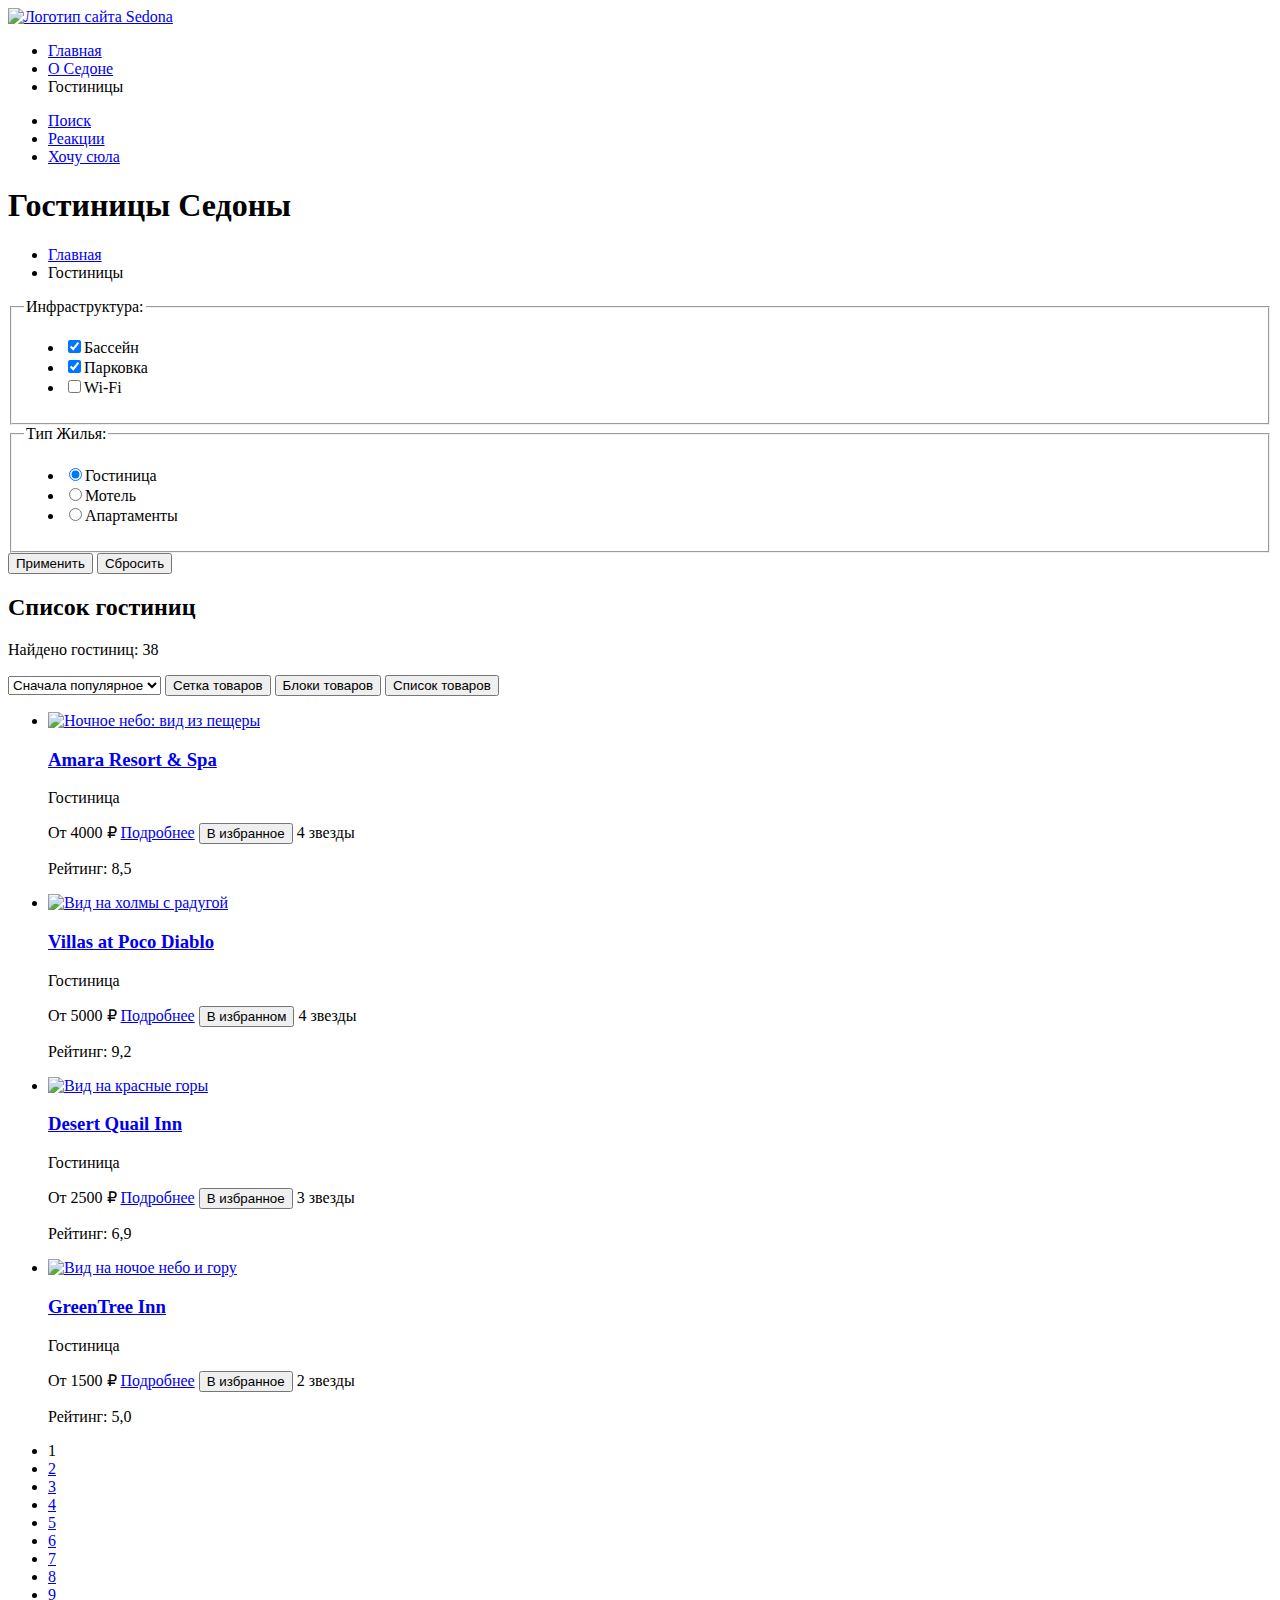
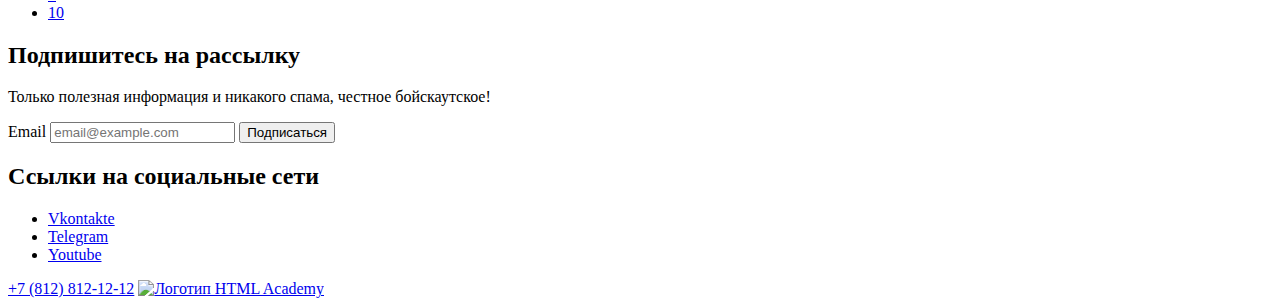
==== catalog.html @ e420e9a3 "added line to end" ====
<!DOCTYPE html>
<html lang="ru">

    <head>
        <meta charset="utf-8">
        <title>Гостиницы Седоны</title>
    </head>

    <body>
        <header class="page-header">
            <nav class="navigation">
                <a class="logo-link" href="index.html">
                    <img class="logo" src="#" alt="Логотип сайта Sedona">
                </a>

                <ul class="navigation-list">
                    <li class="navigation-item"><a class="navigation-link" href="index.html">Главная</a></li>
                    <li class="navigation-item"><a class="navigation-link" href="#">О Седоне</a></li>
                    <li class="navigation-item"><a class="navigation-link navigation-link-current">Гостиницы</a></li>
                </ul>
                <ul class="navigation-list navigation-user">
                    <li class="navigation-item">
                        <a class="navigation-link" href="#">
                            <span class="visually-hidden">Поиск</span>
                        </a>
                    </li>
                    <li class="navigation-item">
                        <a class="navigation-link" href="#">
                            <span class="visually-hidden">Реакции</span>
                        </a>
                    </li>
                    <li class="navigation-item">
                        <a class="navigation-link" href="#">Хочу сюла</a>
                    </li>
                </ul>
            </nav>
        </header>

        <main class="main-inner">

            <header class="inner-header">
                <h1 class="inner-header=title">Гостиницы Седоны</h1>
                <ul class="breadcrumbs">
                    <li class="breadcrumbs-item">
                        <a class="breadcrumbs-link" href="index.html"><span class="visually-hidden">Главная</span></a>
                    </li>
                    <li class="breadcrumbs-item">
                        <a class="breadcrumbs-link">Гостиницы</a>
                    </li>
                </ul>
            </header>

            <section class="filter">
                <form class="catalog-filter" action="https://echo.htmlacademy.ru/" method="get">
                    <fieldset class="catalog-filter-group">
                        <legend class="catalog-filter-title">Инфраструктура:</legend>
                        <ul class="catalog-filter-list">
                            <li class="catalog-filter-item">
                                <label class="control">
                                    <input class="control-input" type="checkbox" name="pool" checked>Бассейн
                                </label>
                            </li>
                            <li class="catalog-filter-item">
                                <label class="control">
                                    <input class="control-input" type="checkbox" name="parking" checked>Парковка
                                </label>
                            </li>
                            <li class="catalog-filter-item">
                                <label class="control">
                                    <input class="control-input" type="checkbox" name="wifi">Wi-Fi
                                </label>
                            </li>
                        </ul>
                    </fieldset>

                    <fieldset class="catalog-filter-group">
                        <legend class="catalog-filter-title">Тип Жилья:</legend>
                        <ul class="catalog-filter-list">
                            <li class="catalog-filter-item">
                                <label class="control">
                                    <input class="control-input" type="radio" name="product-group" value="hotel"
                                        checked>Гостиница
                                </label>
                            </li>
                            <li class="catalog-filter-item">
                                <label class="control">
                                    <input class="control-input" type="radio" name="product-group" value="motel">Мотель
                                </label>
                            </li>
                            <li class="catalog-filter-item">
                                <label class="control">
                                    <input class="control-input" type="radio" name="product-group"
                                        value="apartments">Апартаменты
                                </label>
                            </li>
                        </ul>
                    </fieldset>
                    <button class="button" type="submit">Применить</button>
                    <button class="button" type="reset">Сбросить</button>
                </form>
            </section>

            <section class="catalog-products">
                <header class="products-header">
                    <h2 class="visually-hidden">Список гостиниц</h2>
                    <p>Найдено гостиниц: 38</p>
                    <div class="select-controls">
                        <select class="select-control" aria-label="Сортировка">
                            <option value="popular">Сначала популярное</option>
                            <option value="cheap">Сначала дешёвое</option>
                            <option value="expensive">Сначала дорогое</option>
                        </select>
                        <button class="button-location button-net" type="button">
                            <span class="visually-hidden">Сетка
                                товаров</span>
                        </button>
                        <button class="button-location button-net" type="button">
                            <span class="visually-hidden">Блоки
                                товаров</span>
                        </button>
                        <button class="button-location button-net" type="button">
                            <span class="visually-hidden">Список
                                товаров</span>
                        </button>
                    </div>
                </header>

                <section class="products-cards">
                        <ul class="product-list">
                            <li class="product-card">
                                <article>
                                    <a class="product-card-link-img" href="#">
                                        <img class="product-card-img" src="#" alt="Ночное небо: вид из пещеры">
                                    </a>
                                    <a class="product-card-link-title" href="#">
                                        <h3 class="product-card-title">Amara Resort & Spa</h3>
                                    </a>
                                    <p>Гостиница</p>
                                    <span class="card-price">От 4000 ₽</span>
                                    <a class="product-card-button button-more" href="#">Подробнее</a>
                                    <button class="product-card-button button-favorites">В избранное</button>
                                    <span class="rating-star">4 звезды</span>
                                    <p class="rating">Рейтинг: 8,5</p>
                                </article>
                            </li>
                            <li class="product-card">
                                <article>
                                    <a class="product-card-link-img" href="#">
                                        <img class="product-card-img" src="#" alt="Вид на холмы с радугой">
                                    </a>
                                    <a class="product-card-link-title" href="#">
                                        <h3 class="product-card-title">Villas at Poco Diablo</h3>
                                    </a>
                                    <p>Гостиница</p>
                                    <span class="card-price">От 5000 ₽</span>
                                    <a class="product-card-button button-more" href="#">Подробнее</a>
                                    <button class="product-card-button button-favorites button-selected">В
                                        избранном</button>
                                    <span class="rating-star">4 звезды</span>
                                    <p class="rating">Рейтинг: 9,2</p>
                                </article>
                            </li>
                            <li class="product-card">
                                <article>
                                    <a class="product-card-link-img" href="#">
                                        <img class="product-card-img" src="#" alt="Вид на красные горы">
                                    </a>
                                    <a class="product-card-link-title" href="#">
                                        <h3 class="product-card-title">Desert Quail Inn</h3>
                                    </a>
                                    <p>Гостиница</p>
                                    <span class="card-price">От 2500 ₽</span>
                                    <a class="product-card-button button-more" href="#">Подробнее</a>
                                    <button class="product-card-button button-favorites">В избранное</button>
                                    <span class="rating-star">3 звезды</span>
                                    <p class="rating">Рейтинг: 6,9</p>
                                </article>
                            </li>
                            <li class="product-card">
                                <article>
                                    <a class="product-card-link-img" href="#">
                                        <img class="product-card-img" src="#" alt="Вид на ночое небо и гору">
                                    </a>
                                    <a class="product-card-link-title" href="#">
                                        <h3 class="product-card-title">GreenTree Inn</h3>
                                    </a>
                                    <p>Гостиница</p>
                                    <span class="card-price">От 1500 ₽</span>
                                    <a class="product-card-button button-more" href="#">Подробнее</a>
                                    <button class="product-card-button button-favorites">В избранное</button>
                                    <span class="rating-star">2 звезды</span>
                                    <p class="rating">Рейтинг: 5,0</p>
                                </article>
                            </li>
                        </ul>
                </section>

                <footer class="products-footer">
                    <ul class="pagination">
                        <li class="pagination-item pagination-current">
                            <a class="pagination-link">1</a>
                        </li>
                        <li class="pagination-item">
                            <a class="pagination-link" href="#">2</a>
                        </li>
                        <li class="pagination-item">
                            <a class="pagination-link" href="#">3</a>
                        </li>
                        <li class="pagination-item">
                            <a class="pagination-link" href="#">4</a>
                        </li>
                        <li class="pagination-item">
                            <a class="pagination-link" href="#">5</a>
                        </li>
                        <li class="pagination-item">
                            <a class="pagination-link" href="#">6</a>
                        </li>
                        <li class="pagination-item">
                            <a class="pagination-link" href="#">7</a>
                        </li>
                        <li class="pagination-item">
                            <a class="pagination-link" href="#">8</a>
                        </li>
                        <li class="pagination-item">
                            <a class="pagination-link" href="#">9</a>
                        </li>
                        <li class="pagination-item">
                            <a class="pagination-link" href="#">10</a>
                        </li>
                    </ul>
                </footer>
            </section>

            <section class="newsletter">
                <h2 class="newsletter-title">Подпишитесь на рассылку</h2>
                <p class="newsletter-description">Только полезная информация и никакого спама, честное бойскаутское!</p>
                <form class="newsletter-form" action="https://echo.htmlacademy.ru/" method="post">
                    <label class="visually-hidden" for="newsletter-email">Email</label>
                    <input class="field" placeholder="email@example.com" type="email" name="newsletter-email"
                        id="newsletter-email" required>
                    <button class="button newsletter-button" type="submit">
                        <span>Подписаться</span>
                    </button>
                </form>
            </section>
        </main>

        <footer class="page-footer">
            <section class="footer-social">
                <h2 class="visually-hidden">Ссылки на социальные сети</h2>
                <ul class="footer-social-list">
                    <li class="footer-social-item">
                        <a href="https://vk.com/htmlacademy">
                            <span class="visually-hidden">Vkontakte</span>
                        </a>
                    </li>
                    <li class="footer-social-item">
                        <a href="https://t.me/htmlacademy">
                            <span class="visually-hidden">Telegram</span>
                        </a>
                    </li>
                    <li class="footer-social-item">
                        <a href="https://www.youtube.com/user/htmlacademyru">
                            <span class="visually-hidden">Youtube</span>
                        </a>
                    </li>
                </ul>
            </section>

            <a class="footer-number" href="tel:+78128121212">+7 (812) 812-12-12</a>

            <a class="footer-link-logo-html" href="https://htmlacademy.ru/">
                <img class="logo-html" src="#" alt="Логотип HTML Academy">
            </a>

        </footer>
    </body>

</html>
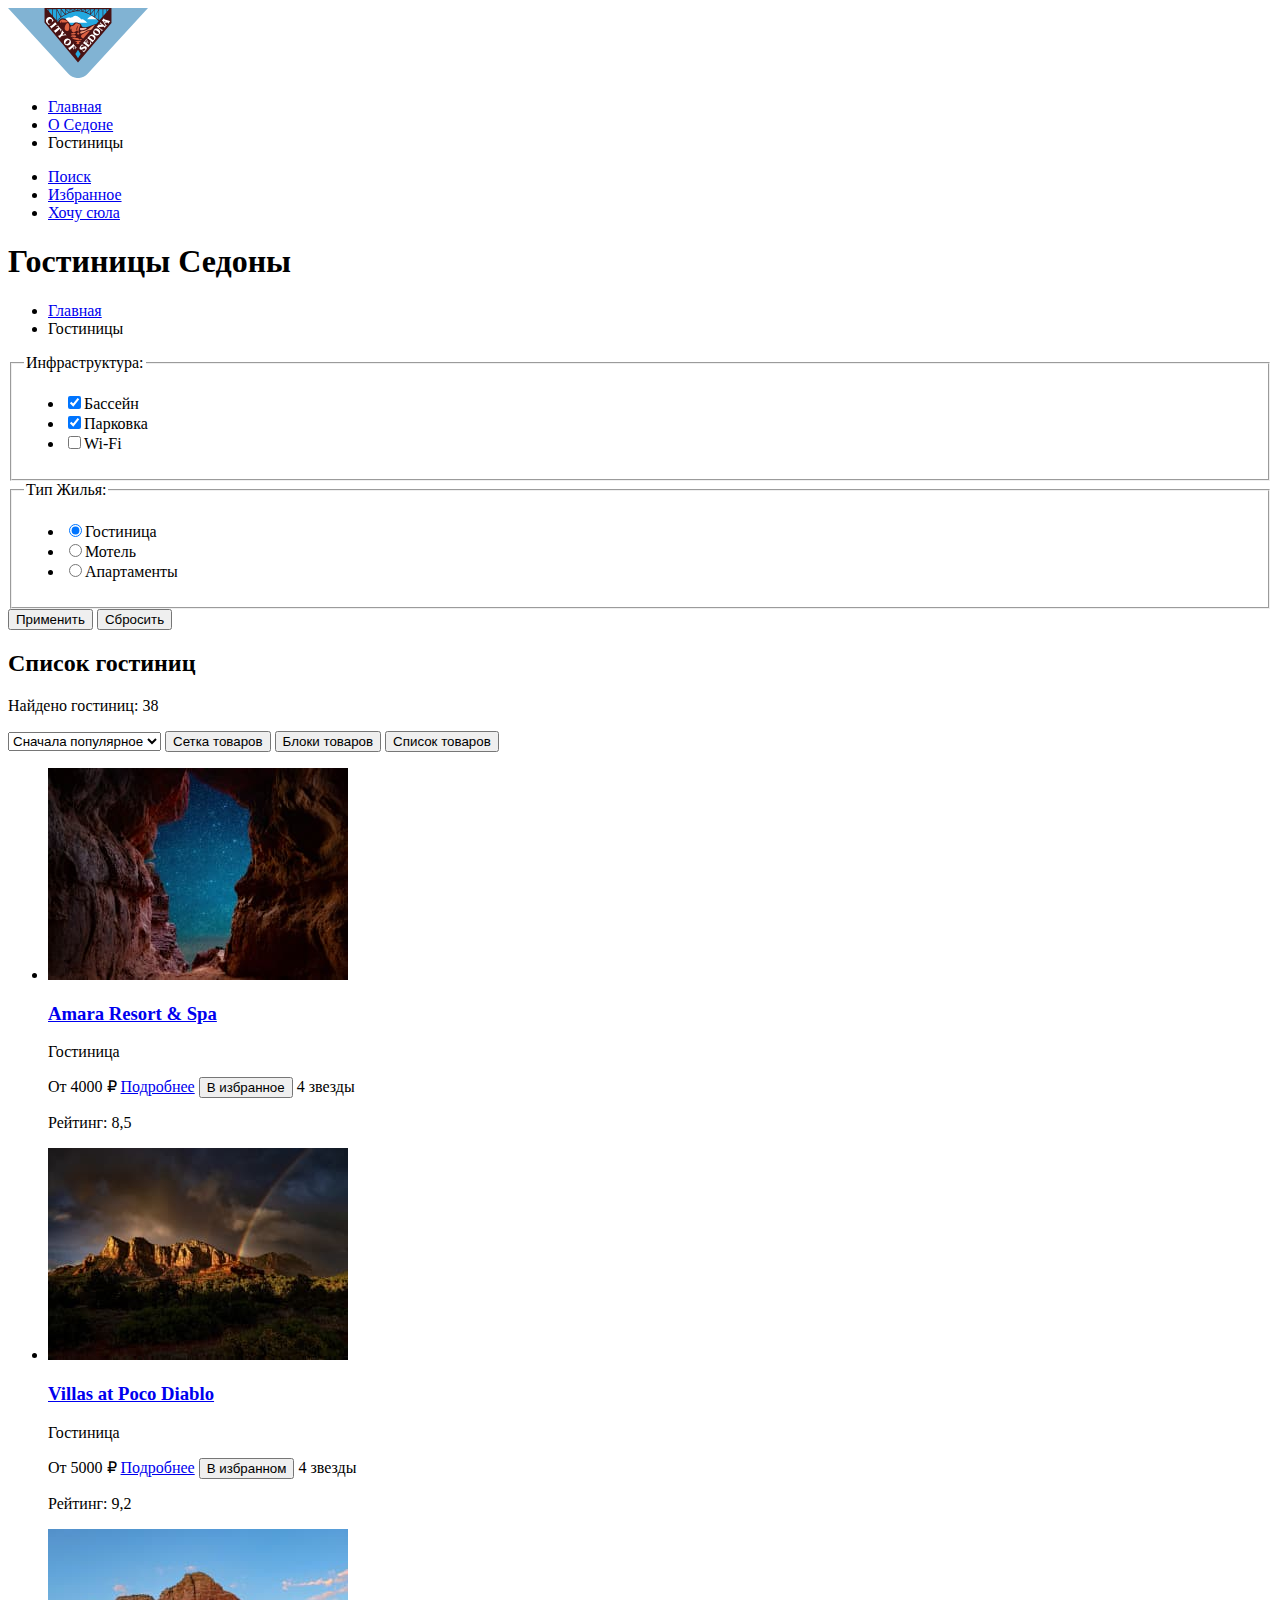
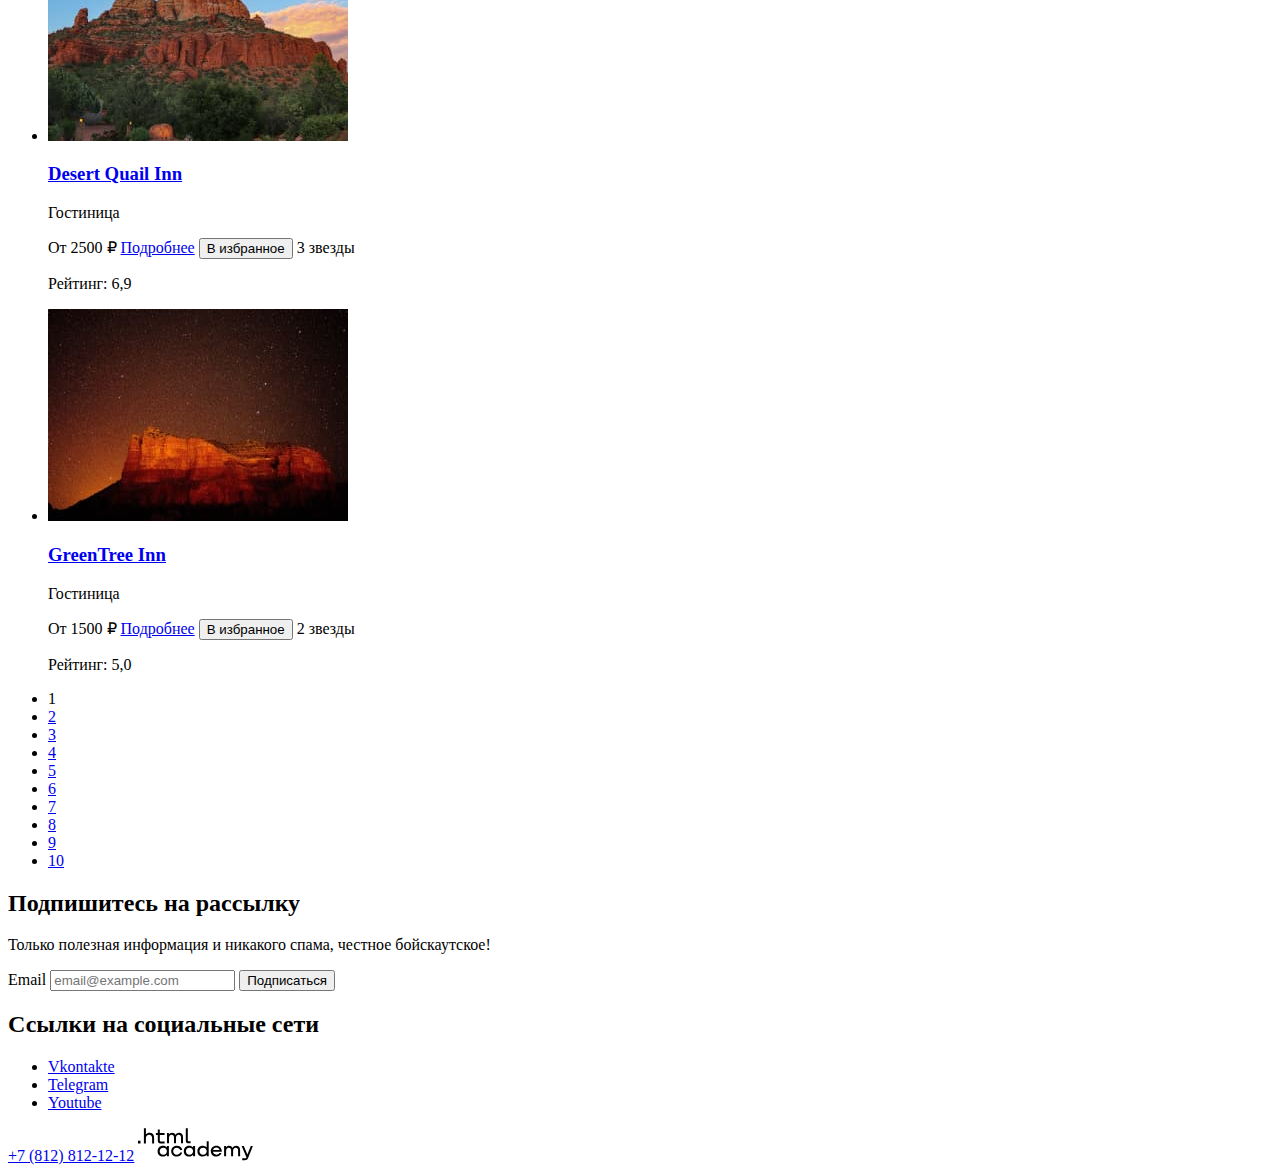
==== commit a6002a6a: "Merge pull request #4 from BleSSed67532/master" ====
--- a/catalog.html
+++ b/catalog.html
@@ -10,7 +10,7 @@
         <header class="page-header">
             <nav class="navigation">
                 <a class="logo-link" href="index.html">
-                    <img class="logo" src="#" alt="Логотип сайта Sedona">
+                    <img class="logo" src="image/logo/logo.svg" width="140" height="70" alt="Логотип сайта Sedona">
                 </a>
 
                 <ul class="navigation-list">
@@ -26,7 +26,7 @@
                     </li>
                     <li class="navigation-item">
                         <a class="navigation-link" href="#">
-                            <span class="visually-hidden">Реакции</span>
+                            <span class="visually-hidden">Избранное</span>
                         </a>
                     </li>
                     <li class="navigation-item">
@@ -111,16 +111,13 @@
                             <option value="expensive">Сначала дорогое</option>
                         </select>
                         <button class="button-location button-net" type="button">
-                            <span class="visually-hidden">Сетка
-                                товаров</span>
+                            <span class="visually-hidden">Сетка товаров</span>
                         </button>
                         <button class="button-location button-net" type="button">
-                            <span class="visually-hidden">Блоки
-                                товаров</span>
+                            <span class="visually-hidden">Блоки товаров</span>
                         </button>
                         <button class="button-location button-net" type="button">
-                            <span class="visually-hidden">Список
-                                товаров</span>
+                            <span class="visually-hidden">Список товаров</span>
                         </button>
                     </div>
                 </header>
@@ -130,7 +127,7 @@
                             <li class="product-card">
                                 <article>
                                     <a class="product-card-link-img" href="#">
-                                        <img class="product-card-img" src="#" alt="Ночное небо: вид из пещеры">
+                                        <img class="product-card-img" src="image/hotels/hotel-1.jpg" width="300" height="212" alt="Ночное небо: вид из пещеры">
                                     </a>
                                     <a class="product-card-link-title" href="#">
                                         <h3 class="product-card-title">Amara Resort & Spa</h3>
@@ -146,7 +143,7 @@
                             <li class="product-card">
                                 <article>
                                     <a class="product-card-link-img" href="#">
-                                        <img class="product-card-img" src="#" alt="Вид на холмы с радугой">
+                                        <img class="product-card-img" src="image/hotels/hotel-2.jpg" width="300" height="212" alt="Вид на холмы с радугой">
                                     </a>
                                     <a class="product-card-link-title" href="#">
                                         <h3 class="product-card-title">Villas at Poco Diablo</h3>
@@ -163,7 +160,7 @@
                             <li class="product-card">
                                 <article>
                                     <a class="product-card-link-img" href="#">
-                                        <img class="product-card-img" src="#" alt="Вид на красные горы">
+                                        <img class="product-card-img" src="image/hotels/hotel-3.jpg" width="300" height="212" alt="Вид на красные горы">
                                     </a>
                                     <a class="product-card-link-title" href="#">
                                         <h3 class="product-card-title">Desert Quail Inn</h3>
@@ -179,7 +176,7 @@
                             <li class="product-card">
                                 <article>
                                     <a class="product-card-link-img" href="#">
-                                        <img class="product-card-img" src="#" alt="Вид на ночое небо и гору">
+                                        <img class="product-card-img" src="image/hotels/hotel-4.jpg" width="300" height="212" alt="Вид на ночое небо и гору">
                                     </a>
                                     <a class="product-card-link-title" href="#">
                                         <h3 class="product-card-title">GreenTree Inn</h3>
@@ -270,7 +267,7 @@
             <a class="footer-number" href="tel:+78128121212">+7 (812) 812-12-12</a>
 
             <a class="footer-link-logo-html" href="https://htmlacademy.ru/">
-                <img class="logo-html" src="#" alt="Логотип HTML Academy">
+                <img class="logo-html" src="image/logo/logo-html.svg" width="115" height="33" alt="Логотип HTML Academy">
             </a>
 
         </footer>
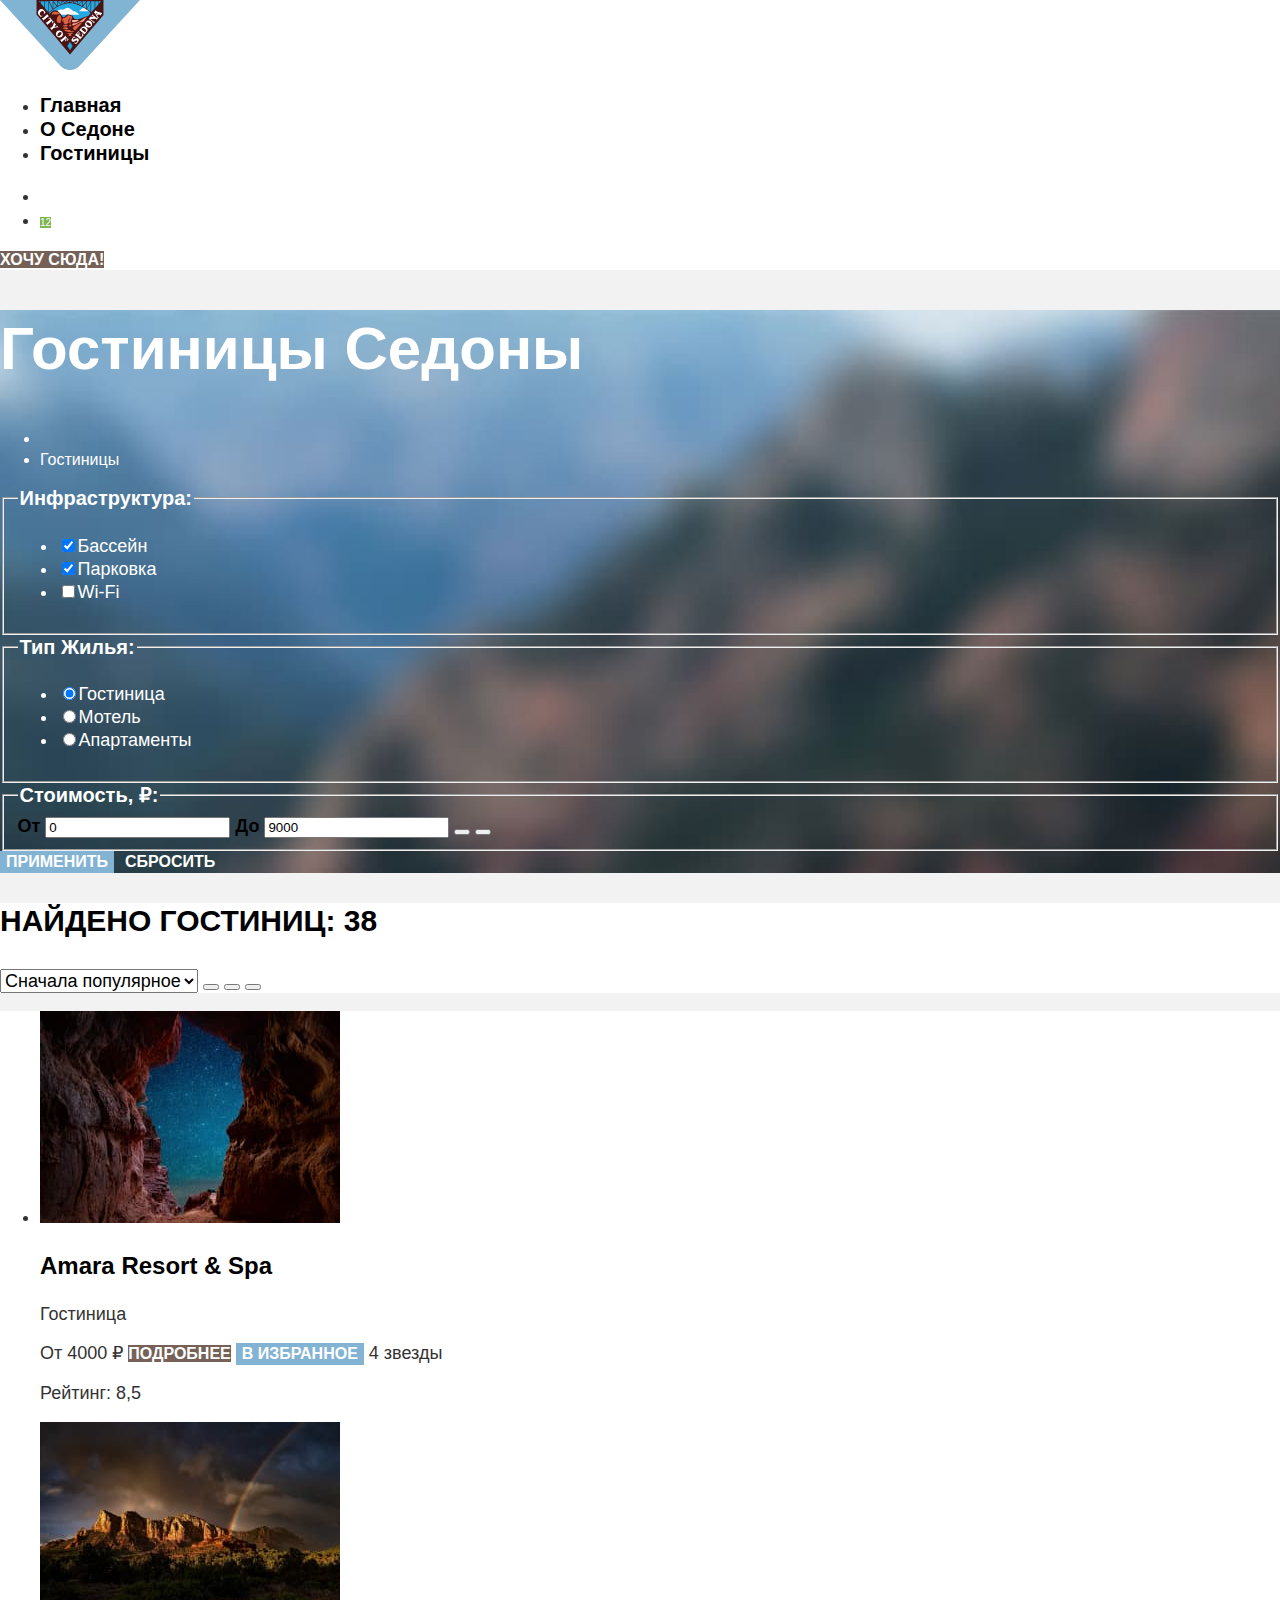
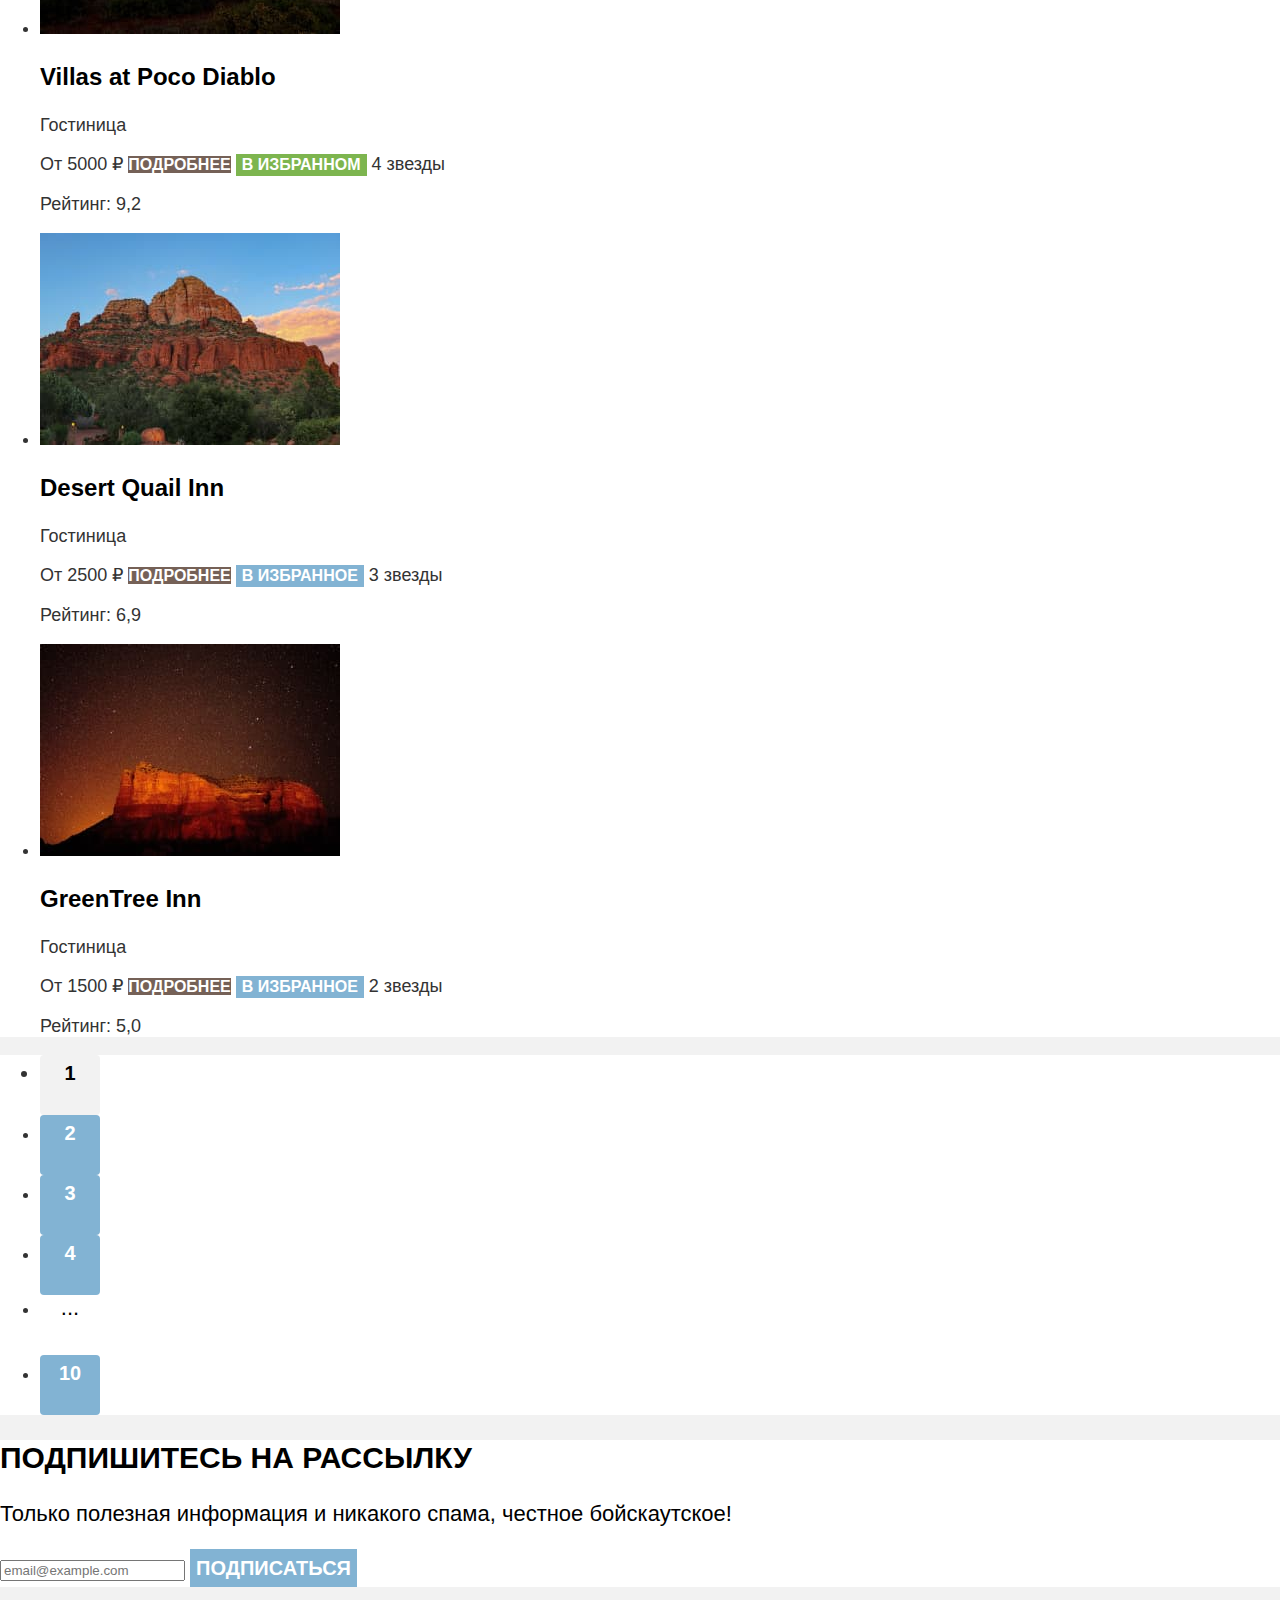
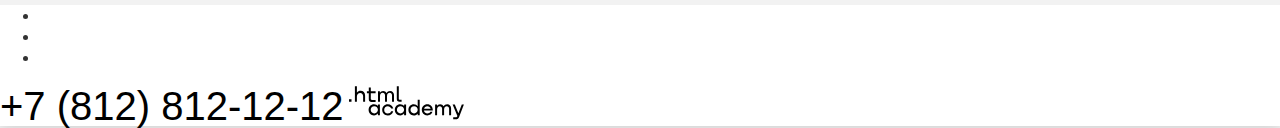
==== commit 3fcef7f4: "Merge pull request #5 from BleSSed67532/master" ====
--- a/catalog.html
+++ b/catalog.html
@@ -4,10 +4,12 @@
     <head>
         <meta charset="utf-8">
         <title>Гостиницы Седоны</title>
+        <link rel="stylesheet" href="syles/styles.css">
     </head>
 
     <body>
-        <header class="page-header">
+        <div class="page">
+        <header class="page-header" data-test="header">
             <nav class="navigation">
                 <a class="logo-link" href="index.html">
                     <img class="logo" src="image/logo/logo.svg" width="140" height="70" alt="Логотип сайта Sedona">
@@ -26,20 +28,22 @@
                     </li>
                     <li class="navigation-item">
                         <a class="navigation-link" href="#">
-                            <span class="visually-hidden">Избранное</span>
-                        </a>
-                    </li>
-                    <li class="navigation-item">
-                        <a class="navigation-link" href="#">Хочу сюла</a>
-                    </li>
-                </ul>
+                            <span class="visually-hidden">
+                            Избранное
+                            </span>
+                        </a>
+                            <span class="favorites-quantity">12</span>
+                    </li>
+                </ul>
+                <div class="button-navigation">
+                    <a class="button" href="#">Хочу сюда!</a>
+                </div>
             </nav>
         </header>
-
-        <main class="main-inner">
-
+        <main class="main-inner" data-test="main">
+        <section class="filter" data-test="filter">
             <header class="inner-header">
-                <h1 class="inner-header=title">Гостиницы Седоны</h1>
+                <h1 class="inner-header-title">Гостиницы Седоны</h1>
                 <ul class="breadcrumbs">
                     <li class="breadcrumbs-item">
                         <a class="breadcrumbs-link" href="index.html"><span class="visually-hidden">Главная</span></a>
@@ -49,8 +53,6 @@
                     </li>
                 </ul>
             </header>
-
-            <section class="filter">
                 <form class="catalog-filter" action="https://echo.htmlacademy.ru/" method="get">
                     <fieldset class="catalog-filter-group">
                         <legend class="catalog-filter-title">Инфраструктура:</legend>
@@ -72,7 +74,6 @@
                             </li>
                         </ul>
                     </fieldset>
-
                     <fieldset class="catalog-filter-group">
                         <legend class="catalog-filter-title">Тип Жилья:</legend>
                         <ul class="catalog-filter-list">
@@ -95,15 +96,25 @@
                             </li>
                         </ul>
                     </fieldset>
-                    <button class="button" type="submit">Применить</button>
-                    <button class="button" type="reset">Сбросить</button>
+                    <fieldset class="price">
+                        <legend class="catalog-filter-title">Стоимость, ₽:</legend>
+                        <label for="filter-range-control">От <input type="text" name="min-interval" value="0"></label>
+                        <label for="filter-range-control">До <input type="text" name="max-interval" value="9000"></label>
+                        <button class="filter-range-handle min" type="button">
+                            <span class="visually-hidden">Управление нижней границей стоимости</span>
+                        </button>
+                        <button class="range-toggle toggle-max" type="button">
+                            <span class="visually-hidden">Управление верхней границей стоимости</span>
+                        </button>
+                    </fieldset>
+                    <button class="catalog-filter-submit" type="submit">Применить</button>
+                    <button class="catalog-filter-reset" type="reset">Сбросить</button>
                 </form>
             </section>
-
-            <section class="catalog-products">
+            <section class="catalog-products" data-test="catalog">
                 <header class="products-header">
                     <h2 class="visually-hidden">Список гостиниц</h2>
-                    <p>Найдено гостиниц: 38</p>
+                    <p class="catalog-products-sorting">Найдено гостиниц: 38</p>
                     <div class="select-controls">
                         <select class="select-control" aria-label="Сортировка">
                             <option value="popular">Сначала популярное</option>
@@ -121,37 +132,36 @@
                         </button>
                     </div>
                 </header>
-
                 <section class="products-cards">
                         <ul class="product-list">
                             <li class="product-card">
                                 <article>
-                                    <a class="product-card-link-img" href="#">
+                                    <a class="product-card-link" href="#">
                                         <img class="product-card-img" src="image/hotels/hotel-1.jpg" width="300" height="212" alt="Ночное небо: вид из пещеры">
                                     </a>
-                                    <a class="product-card-link-title" href="#">
+                                    <a class="product-card-link" href="#">
                                         <h3 class="product-card-title">Amara Resort & Spa</h3>
                                     </a>
-                                    <p>Гостиница</p>
-                                    <span class="card-price">От 4000 ₽</span>
-                                    <a class="product-card-button button-more" href="#">Подробнее</a>
-                                    <button class="product-card-button button-favorites">В избранное</button>
+                                    <p class="product-card-type">Гостиница</p>
+                                    <span class="product-card-price">От 4000 ₽</span>
+                                    <a class="product-card-button button-details" href="#">Подробнее</a>
+                                    <button class="product-card-button button-favorite">В избранное</button>
                                     <span class="rating-star">4 звезды</span>
                                     <p class="rating">Рейтинг: 8,5</p>
                                 </article>
                             </li>
                             <li class="product-card">
                                 <article>
-                                    <a class="product-card-link-img" href="#">
+                                    <a class="product-card-link" href="#">
                                         <img class="product-card-img" src="image/hotels/hotel-2.jpg" width="300" height="212" alt="Вид на холмы с радугой">
                                     </a>
-                                    <a class="product-card-link-title" href="#">
+                                    <a class="product-card-link" href="#">
                                         <h3 class="product-card-title">Villas at Poco Diablo</h3>
                                     </a>
-                                    <p>Гостиница</p>
-                                    <span class="card-price">От 5000 ₽</span>
-                                    <a class="product-card-button button-more" href="#">Подробнее</a>
-                                    <button class="product-card-button button-favorites button-selected">В
+                                    <p class="product-card-type">Гостиница</p>
+                                    <span class="product-card-price">От 5000 ₽</span>
+                                    <a class="product-card-button button-details" href="#">Подробнее</a>
+                                    <button class="product-card-button button-favorite button-selected">В
                                         избранном</button>
                                     <span class="rating-star">4 звезды</span>
                                     <p class="rating">Рейтинг: 9,2</p>
@@ -159,32 +169,32 @@
                             </li>
                             <li class="product-card">
                                 <article>
-                                    <a class="product-card-link-img" href="#">
+                                    <a class="product-card-link" href="#">
                                         <img class="product-card-img" src="image/hotels/hotel-3.jpg" width="300" height="212" alt="Вид на красные горы">
                                     </a>
-                                    <a class="product-card-link-title" href="#">
+                                    <a class="product-card-link" href="#">
                                         <h3 class="product-card-title">Desert Quail Inn</h3>
                                     </a>
-                                    <p>Гостиница</p>
-                                    <span class="card-price">От 2500 ₽</span>
-                                    <a class="product-card-button button-more" href="#">Подробнее</a>
-                                    <button class="product-card-button button-favorites">В избранное</button>
+                                    <p class="product-card-type">Гостиница</p>
+                                    <span class="product-card-price">От 2500 ₽</span>
+                                    <a class="product-card-button button-details" href="#">Подробнее</a>
+                                    <button class="product-card-button button-favorite">В избранное</button>
                                     <span class="rating-star">3 звезды</span>
                                     <p class="rating">Рейтинг: 6,9</p>
                                 </article>
                             </li>
                             <li class="product-card">
                                 <article>
-                                    <a class="product-card-link-img" href="#">
+                                    <a class="product-card-link" href="#">
                                         <img class="product-card-img" src="image/hotels/hotel-4.jpg" width="300" height="212" alt="Вид на ночое небо и гору">
                                     </a>
-                                    <a class="product-card-link-title" href="#">
+                                    <a class="product-card-link" href="#">
                                         <h3 class="product-card-title">GreenTree Inn</h3>
                                     </a>
-                                    <p>Гостиница</p>
-                                    <span class="card-price">От 1500 ₽</span>
-                                    <a class="product-card-button button-more" href="#">Подробнее</a>
-                                    <button class="product-card-button button-favorites">В избранное</button>
+                                    <p class="product-card-type">Гостиница</p>
+                                    <span class="product-card-price">От 1500 ₽</span>
+                                    <a class="product-card-button button-details" href="#">Подробнее</a>
+                                    <button class="product-card-button button-favorite">В избранное</button>
                                     <span class="rating-star">2 звезды</span>
                                     <p class="rating">Рейтинг: 5,0</p>
                                 </article>
@@ -195,7 +205,7 @@
                 <footer class="products-footer">
                     <ul class="pagination">
                         <li class="pagination-item pagination-current">
-                            <a class="pagination-link">1</a>
+                            <a class="pagination-link pagination-link-current">1</a>
                         </li>
                         <li class="pagination-item">
                             <a class="pagination-link" href="#">2</a>
@@ -206,20 +216,8 @@
                         <li class="pagination-item">
                             <a class="pagination-link" href="#">4</a>
                         </li>
-                        <li class="pagination-item">
-                            <a class="pagination-link" href="#">5</a>
-                        </li>
-                        <li class="pagination-item">
-                            <a class="pagination-link" href="#">6</a>
-                        </li>
-                        <li class="pagination-item">
-                            <a class="pagination-link" href="#">7</a>
-                        </li>
-                        <li class="pagination-item">
-                            <a class="pagination-link" href="#">8</a>
-                        </li>
-                        <li class="pagination-item">
-                            <a class="pagination-link" href="#">9</a>
+                        <li class="pagination-item pagination-item-rest">
+                            <a class="pagination-link pagination-link-rest" href="#">...</a>
                         </li>
                         <li class="pagination-item">
                             <a class="pagination-link" href="#">10</a>
@@ -242,7 +240,7 @@
             </section>
         </main>
 
-        <footer class="page-footer">
+        <footer class="page-footer" data-test="footer">
             <section class="footer-social">
                 <h2 class="visually-hidden">Ссылки на социальные сети</h2>
                 <ul class="footer-social-list">
@@ -263,14 +261,12 @@
                     </li>
                 </ul>
             </section>
-
             <a class="footer-number" href="tel:+78128121212">+7 (812) 812-12-12</a>
-
             <a class="footer-link-logo-html" href="https://htmlacademy.ru/">
                 <img class="logo-html" src="image/logo/logo-html.svg" width="115" height="33" alt="Логотип HTML Academy">
             </a>
-
         </footer>
+    </div>
     </body>
 
 </html>
--- a/syles/styles.css
+++ b/syles/styles.css
@@ -0,0 +1,438 @@
+@font-face {
+    font-family: "PT Sans";
+    font-slyle: normal;
+    font-weight: 400;
+    src: url("../fonts/ptsans-400.woff2");
+}
+
+@font-face {
+    font-family: "PT Sans";
+    font-slyle: normal;
+    font-weight: 700;
+    src: url("../fonts/ptsans-700.woff2");
+}
+
+*,
+*::before,
+*::after {
+    box-sizing: border-box;
+}
+
+body {
+    margin: 0;
+    font-family: "PT Sans" , "Arial" , sans-serif;
+    font-size: 18px;
+    font-style: normal;
+    line-height: 21px;
+    background-color: #f2f2f2;
+    color: #333;
+}
+
+img {
+    max-width: 100%;
+    height: auto;
+}
+
+.page {
+    box-shadow: 0 0 15px 0 rgba(0, 0, 0, 0.20);
+}
+
+.visually-hidden {
+    position: absolute;
+    width: 1px;
+    height: 1px;
+    margin: -1px;
+    border: 0;
+    padding: 0;
+    white-space: nowrap;
+    clip-path: inset(100%);
+    clip: rect(0 0 0 0);
+    overflow: hidden;
+}
+
+.page-header {
+    background: #FFF;
+}
+
+.navigation-link {
+    color: #000;
+    font-size: 20px;
+    font-weight: 700;
+    line-height: 24px;
+    text-transform: capitalize;
+    text-decoration: none;
+    text-align: center;
+}
+
+.favorites-quantity {
+    color: #FFF;
+    background-color: #7DB54F;
+    font-size: 10px;
+    line-height: 10px;
+    text-align: center;
+}
+
+.button {
+    color:#FFF;
+    font-size: 16px;
+    font-weight: 700;
+    line-height: 20px;
+    text-transform: uppercase;
+    text-align: center;
+    text-decoration: none;
+    background-color: #756157;
+}
+
+
+.hero {
+    background-image: url("../image/background/background-hero.jpg");
+    background-color: #394f50;
+    background-size: cover;
+    background-repeat: no-repeat;
+    background-position: center;
+}
+
+.advantages {
+    background-color: #FFF;
+}
+
+.advantages-title {
+    color: #000;
+    font-size: 30px;
+    font-weight: 700;
+    line-height: 36px;
+    text-transform: uppercase;
+    text-align: center;
+}
+
+.advantages-description {
+    font-size: 22px;
+    line-height: 26px;
+    text-align: center;
+}
+
+.advantages-item {
+    background-color: rgba(131, 179, 211, 0.12);
+}
+
+.advantages-item:nth-child(odd) {
+    background-color: rgba(131, 179, 211, 0.20);
+}
+
+.advantages-item.item-wide {
+    color: #fff;
+    background-color: #82B3D3;
+}
+
+.advantages-item-title {
+    color: #000;
+    font-size: 24px;
+    font-weight: 700;
+    line-height: 28px;
+    text-transform: uppercase;
+    text-align: center;
+}
+
+.item-wide .advantages-item-title {
+    color: #ffffff;
+}
+
+.advantages-item-description {
+    text-align: center;
+}
+
+
+.rest {
+    background-color: #FFF;
+}
+
+.rest-title {
+    color: #000;
+    font-size: 30px;
+    font-weight: 700;
+    line-height: 36px;
+    text-transform: uppercase;
+    text-align: center;
+}
+
+.rest-description {
+    font-size: 22px;
+    line-height: 26px;
+    text-align: center;
+}
+
+.rest-list {
+    text-align: center;
+}
+
+.rest-item-title {
+    color: #000;
+    font-size: 24px;
+    font-weight: 700;
+    line-height: 28px;
+    text-transform: uppercase;
+    text-align: center;
+}
+
+.rest-item:nth-child(odd) {
+    background-color: rgba(131, 179, 211, 0.12);
+}
+
+
+.form {
+    background-color: #fff;
+    text-align: center;
+}
+
+.form-title {
+    font-size: 30px;
+    font-weight: 700;
+    line-height: 36px;
+    text-transform: uppercase;
+    text-align: center;
+}
+
+.form-description {
+    font-size: 22px;
+    line-height: 26px;
+    text-align: center;
+}
+
+.form-button {
+    color: #ffffff;
+    background-color: #756157;
+    font-size: 20px;
+    font-weight: 700;
+    line-height: 36px;
+    text-transform: uppercase;
+    text-align: center;
+}
+
+.newsletter {
+    background-image: url("../image/background/background-newsletter.jpg");
+    color: #ffffff;
+    background-repeat: no-repeat;
+    background-size: cover;
+}
+
+.newsletter-title {
+    font-size: 30px;
+    line-height: 36px;
+    text-transform: uppercase;
+}
+
+.newsletter-description {
+    font-size: 22px;
+    line-height: 26px;
+}
+
+.newsletter-input {
+    color: #000000;
+    font-size: 18px;
+    line-height: 24px;
+}
+
+.newsletter-button {
+    color:#FFF;
+    background-color: #82B3D3;
+    font-size: 20px;
+    font-weight: 700;
+    line-height: 36px;
+    text-transform: uppercase;
+    text-align: center;
+    border: none ;
+}
+
+.page-footer {
+    background-color: #FFF;
+}
+
+.footer-number {
+    color: #000;
+    font-size: 40px;
+    line-height: 40px;
+    text-transform: uppercase;
+    text-decoration: none;
+}
+
+/**Стили для каталога*/
+
+.filter {
+    background-color: #4682B4;
+    color: #FFF;
+    background-image: url("../image/background/background-filter.jpg");
+    background-repeat: no-repeat;
+    background-size: cover;
+}
+
+.inner-header-title {
+    font-size: 60px;
+    font-weight: 700;
+    line-height: 78px;
+}
+
+.breadcrumbs {
+    font-size: 16px;
+    line-height: 21px;
+}
+
+.catalog-filter-title {
+    font-size: 20px;
+    font-weight: 700;
+    line-height: 24px;
+    text-transform: capitalize;
+}
+
+.control {
+    font-size: 18px;
+    line-height: 23px;
+}
+
+.price label {
+    color: #000;
+    font-size: 18px;
+    font-weight: 700;
+    line-height: 24px;
+}
+
+.catalog-filter-submit{
+    color: #fff;
+    background-color: #82B3D3;
+    font-size: 16px;
+    font-weight: 700;
+    line-height: 20px;
+    text-align: center;
+    text-transform: uppercase;
+    border: none;
+}
+
+.catalog-filter-reset {
+    color: #FFF;
+    font-size: 16px;
+    font-weight: 700;
+    line-height: 20px;
+    text-align: center;
+    text-transform: uppercase;
+    border: none;
+    background-color: rgba(255, 255, 255, 0);
+}
+
+.products-header {
+    background-color: #FFF;
+}
+
+
+.catalog-products-sorting {
+    color: #000;
+    font-size: 30px;
+    font-weight: 700;
+    line-height: 36px;
+    text-transform: uppercase;
+}
+
+.select-control {
+    font-size: 18px;
+    line-height: 21px;
+}
+
+.products-cards {
+    background-color: #FFF;
+}
+
+.product-card-link {
+    text-decoration: none;
+}
+
+.product-card-title {
+    color:#000;
+    font-size: 24px;
+    font-weight: 700;
+    line-height: 28px;
+}
+
+.product-card-type {
+    font-size: 18px;
+    font-weight: 400;
+    line-height: 21px;
+}
+
+.product-card-price {
+    font-size: 18px;
+    font-weight: 400;
+    line-height: 21px;
+}
+
+.button-details {
+    color: #FFF;
+    background-color: #756157;
+    font-size: 16px;
+    font-weight: 700;
+    line-height: 20px;
+    text-transform: uppercase;
+    text-align: center;
+    text-decoration: none;
+}
+
+.button-favorite {
+    color: #FFF;
+    background-color: #82B3D3;
+    font-size: 16px;
+    font-weight: 700;
+    line-height: 20px;
+    text-transform: uppercase;
+    text-align: center;
+    border: none;
+}
+
+.button-selected {
+    background-color: #7DB54F;
+}
+
+.products-footer {
+    background-color: #FFF;
+}
+
+.pagination-item {
+    width: 60px;
+    height: 60px;
+    border-radius: 4px;
+    background-color: #82B3D3;
+    text-align: center;
+}
+
+.pagination-current {
+    font-size: 20px;
+    font-weight: 700;
+    line-height: 36px;
+    text-transform: uppercase;
+    background-color: #F2F2F2;
+}
+
+.pagination-link {
+    color: #FFF;
+    font-size: 20px;
+    font-weight: 700;
+    line-height: 36px;
+    text-transform: uppercase;
+    text-decoration: none;
+}
+
+.pagination-link-current {
+    color: #000;
+}
+
+.pagination-item-rest {
+    background-color: #FFF;
+}
+
+.pagination-link-rest {
+    color:#000;
+    font-size: 22px;
+    font-weight: 400;
+    line-height: 26px;
+}
+
+.main-inner .newsletter {
+    background: #fff;
+    color: #000000;
+}
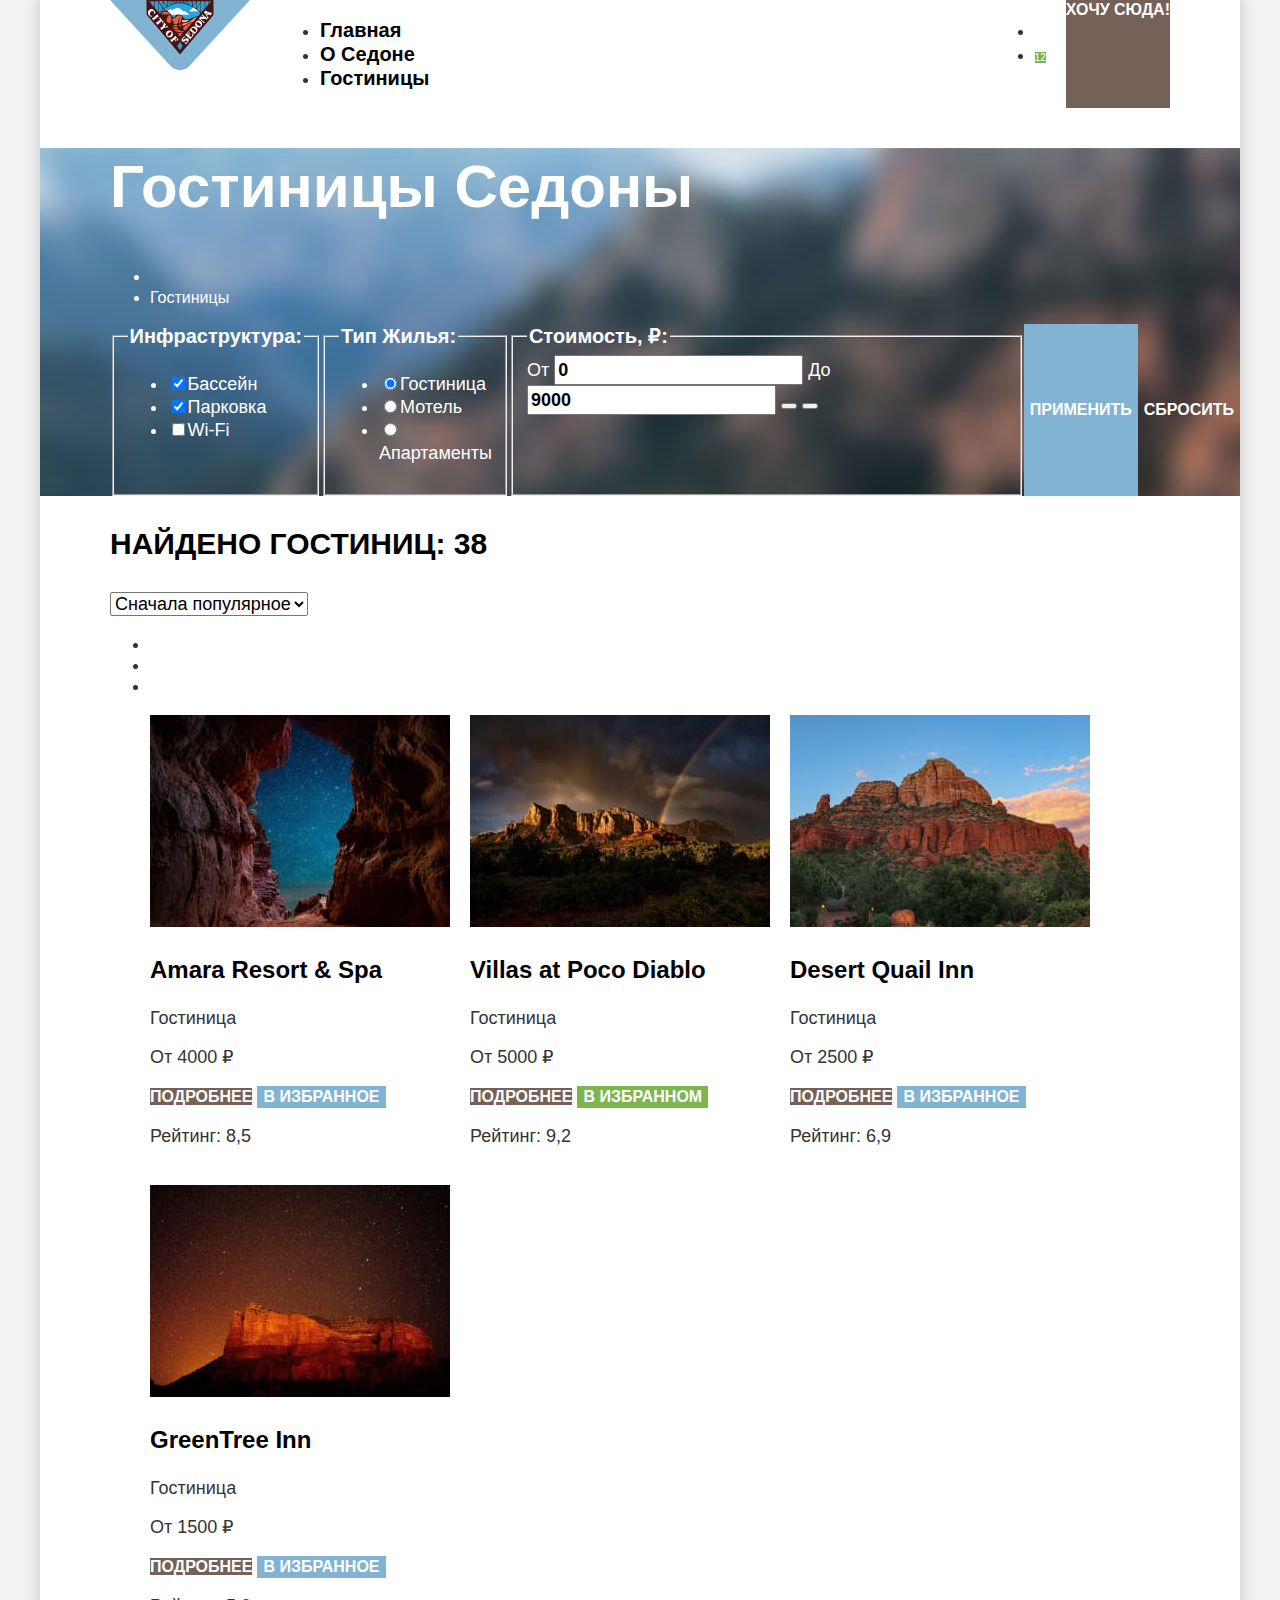
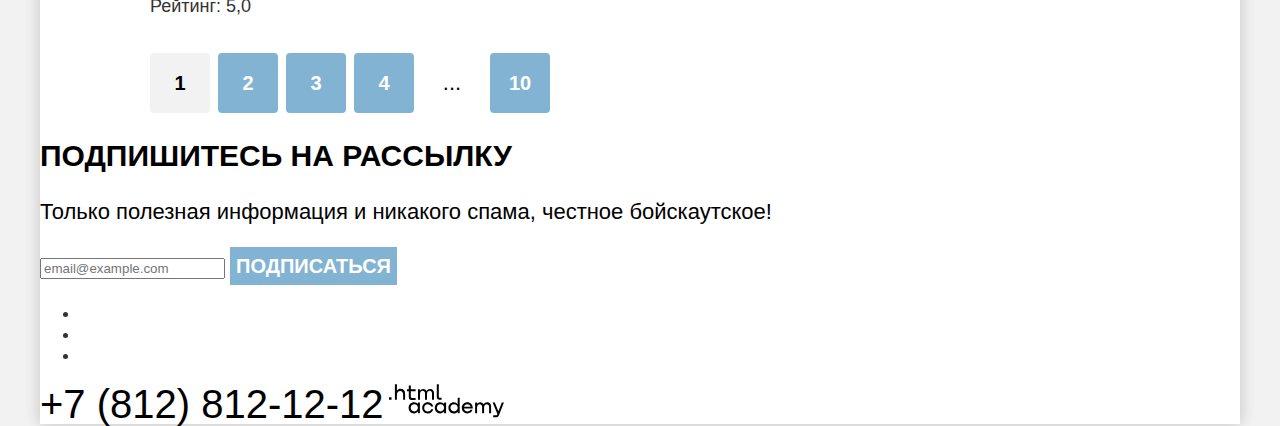
==== commit 71d1efdc: "Сетки страниц на флексах" ====
--- a/catalog.html
+++ b/catalog.html
@@ -35,9 +35,7 @@
                             <span class="favorites-quantity">12</span>
                     </li>
                 </ul>
-                <div class="button-navigation">
-                    <a class="button" href="#">Хочу сюда!</a>
-                </div>
+                    <a class="button button-navigation" href="#">Хочу сюда!</a>
             </nav>
         </header>
         <main class="main-inner" data-test="main">
@@ -121,21 +119,28 @@
                             <option value="cheap">Сначала дешёвое</option>
                             <option value="expensive">Сначала дорогое</option>
                         </select>
-                        <button class="button-location button-net" type="button">
-                            <span class="visually-hidden">Сетка товаров</span>
-                        </button>
-                        <button class="button-location button-net" type="button">
-                            <span class="visually-hidden">Блоки товаров</span>
-                        </button>
-                        <button class="button-location button-net" type="button">
-                            <span class="visually-hidden">Список товаров</span>
-                        </button>
+                        <ul class="type-list">
+                            <li class="type-item">
+                                <a href="#" class="type-link">
+                                    <span class="visually-hidden">Показать в виде карточек</span>
+                                </a>
+                            </li>
+                            <li class="type-item">
+                                <a href="#" class="type-link">
+                                    <span class="visually-hidden">Показать в виде виджета </span>
+                                </a>
+                            </li>
+                            <li class="type-item">
+                                <a href="#" class="type-link">
+                                    <span class="visually-hidden">Показать в виде списка</span>
+                                </a>
+                            </li>
+                        </ul>
                     </div>
                 </header>
                 <section class="products-cards">
                         <ul class="product-list">
                             <li class="product-card">
-                                <article>
                                     <a class="product-card-link" href="#">
                                         <img class="product-card-img" src="image/hotels/hotel-1.jpg" width="300" height="212" alt="Ночное небо: вид из пещеры">
                                     </a>
@@ -143,15 +148,15 @@
                                         <h3 class="product-card-title">Amara Resort & Spa</h3>
                                     </a>
                                     <p class="product-card-type">Гостиница</p>
-                                    <span class="product-card-price">От 4000 ₽</span>
+                                    <p class="product-card-price">От 4000 ₽</p>
                                     <a class="product-card-button button-details" href="#">Подробнее</a>
                                     <button class="product-card-button button-favorite">В избранное</button>
-                                    <span class="rating-star">4 звезды</span>
+                                    <p class="rating-stars">
+                                        <span class="visually-hidden">4 звезды</span>
+                                    </p>
                                     <p class="rating">Рейтинг: 8,5</p>
-                                </article>
-                            </li>
-                            <li class="product-card">
-                                <article>
+                            </li>
+                            <li class="product-card">
                                     <a class="product-card-link" href="#">
                                         <img class="product-card-img" src="image/hotels/hotel-2.jpg" width="300" height="212" alt="Вид на холмы с радугой">
                                     </a>
@@ -159,16 +164,15 @@
                                         <h3 class="product-card-title">Villas at Poco Diablo</h3>
                                     </a>
                                     <p class="product-card-type">Гостиница</p>
-                                    <span class="product-card-price">От 5000 ₽</span>
-                                    <a class="product-card-button button-details" href="#">Подробнее</a>
-                                    <button class="product-card-button button-favorite button-selected">В
-                                        избранном</button>
-                                    <span class="rating-star">4 звезды</span>
+                                    <p class="product-card-price">От 5000 ₽</p>
+                                    <a class="product-card-button button-details" href="#">Подробнее</a>
+                                    <button class="product-card-button button-favorite button-selected">В избранном</button>
+                                        <p class="rating-stars">
+                                            <span class="visually-hidden">4 звезды</span>
+                                        </p>
                                     <p class="rating">Рейтинг: 9,2</p>
-                                </article>
-                            </li>
-                            <li class="product-card">
-                                <article>
+                            </li>
+                            <li class="product-card">
                                     <a class="product-card-link" href="#">
                                         <img class="product-card-img" src="image/hotels/hotel-3.jpg" width="300" height="212" alt="Вид на красные горы">
                                     </a>
@@ -176,15 +180,15 @@
                                         <h3 class="product-card-title">Desert Quail Inn</h3>
                                     </a>
                                     <p class="product-card-type">Гостиница</p>
-                                    <span class="product-card-price">От 2500 ₽</span>
+                                    <p class="product-card-price">От 2500 ₽</p>
                                     <a class="product-card-button button-details" href="#">Подробнее</a>
                                     <button class="product-card-button button-favorite">В избранное</button>
-                                    <span class="rating-star">3 звезды</span>
+                                    <p class="rating-stars">
+                                        <span class="visually-hidden">3 звезды</span>
+                                    </p>
                                     <p class="rating">Рейтинг: 6,9</p>
-                                </article>
-                            </li>
-                            <li class="product-card">
-                                <article>
+                            </li>
+                            <li class="product-card">
                                     <a class="product-card-link" href="#">
                                         <img class="product-card-img" src="image/hotels/hotel-4.jpg" width="300" height="212" alt="Вид на ночое небо и гору">
                                     </a>
@@ -192,18 +196,19 @@
                                         <h3 class="product-card-title">GreenTree Inn</h3>
                                     </a>
                                     <p class="product-card-type">Гостиница</p>
-                                    <span class="product-card-price">От 1500 ₽</span>
+                                    <p class="product-card-price">От 1500 ₽</p>
                                     <a class="product-card-button button-details" href="#">Подробнее</a>
                                     <button class="product-card-button button-favorite">В избранное</button>
-                                    <span class="rating-star">2 звезды</span>
+                                    <p class="rating-stars">
+                                        <span class="visually-hidden">2 звезды</span>
+                                    </p>
                                     <p class="rating">Рейтинг: 5,0</p>
-                                </article>
                             </li>
                         </ul>
                 </section>
 
                 <footer class="products-footer">
-                    <ul class="pagination">
+                    <ul class="pagination-list">
                         <li class="pagination-item pagination-current">
                             <a class="pagination-link pagination-link-current">1</a>
                         </li>
--- a/syles/styles.css
+++ b/syles/styles.css
@@ -18,8 +18,13 @@
     box-sizing: border-box;
 }
 
+html {
+    height: 100%;
+}
+
 body {
     margin: 0;
+    height: 100%;
     font-family: "PT Sans" , "Arial" , sans-serif;
     font-size: 18px;
     font-style: normal;
@@ -34,6 +39,12 @@
 }
 
 .page {
+    display: flex;
+    flex-direction: column;
+    margin: 0 auto;
+    width: 1200px;
+    min-height: 100%;
+    background-color: #fff;
     box-shadow: 0 0 15px 0 rgba(0, 0, 0, 0.20);
 }
 
@@ -50,8 +61,19 @@
     overflow: hidden;
 }
 
-.page-header {
-    background: #FFF;
+.navigation {
+    display: flex;
+    margin: 0 70px;
+    justify-content: space-between;
+}
+
+.navigation-list {
+    margin-left: 30px;
+    margin-right: auto;
+}
+
+.navigation-user {
+    margin-right: 20px;
 }
 
 .navigation-link {
@@ -81,6 +103,10 @@
     text-align: center;
     text-decoration: none;
     background-color: #756157;
+}
+
+.main-content {
+    flex-grow: 1;
 }
 
 
@@ -185,6 +211,7 @@
 }
 
 .form-title {
+    color: #000;
     font-size: 30px;
     font-weight: 700;
     line-height: 36px;
@@ -256,6 +283,9 @@
 }
 
 /**Стили для каталога*/
+.inner-header {
+    margin-left: 70px;
+}
 
 .filter {
     background-color: #4682B4;
@@ -276,6 +306,11 @@
     line-height: 21px;
 }
 
+.catalog-filter {
+    margin-left: 70px;
+    display: flex;
+}
+
 .catalog-filter-title {
     font-size: 20px;
     font-weight: 700;
@@ -288,7 +323,7 @@
     line-height: 23px;
 }
 
-.price label {
+.price input {
     color: #000;
     font-size: 18px;
     font-weight: 700;
@@ -317,10 +352,9 @@
     background-color: rgba(255, 255, 255, 0);
 }
 
-.products-header {
-    background-color: #FFF;
-}
-
+.catalog-products {
+    margin-left: 70px;
+}
 
 .catalog-products-sorting {
     color: #000;
@@ -335,8 +369,17 @@
     line-height: 21px;
 }
 
-.products-cards {
-    background-color: #FFF;
+.product-list {
+    margin: 0;
+    display: flex;
+    gap: 20px;
+    flex-wrap: wrap;
+    list-style: none;
+}
+
+.product-card {
+
+    width: 300px;
 }
 
 .product-card-link {
@@ -392,41 +435,50 @@
     background-color: #FFF;
 }
 
+.pagination-list {
+    display: flex;
+    flex-wrap: no-wrap;
+    gap: 8px;
+    width: 400px;
+    list-style: none;
+}
+
 .pagination-item {
+    border-radius: 4px;
+}
+
+.pagination-current {
+    font-size: 20px;
+    font-weight: 700;
+    line-height: 36px;
+    text-transform: uppercase;
+}
+
+.pagination-link {
+    display: flex;
+    justify-content: center;
+    align-items: center;
+    border-radius: 4px;
     width: 60px;
     height: 60px;
-    border-radius: 4px;
+    color: #FFF;
     background-color: #82B3D3;
-    text-align: center;
-}
-
-.pagination-current {
-    font-size: 20px;
-    font-weight: 700;
-    line-height: 36px;
-    text-transform: uppercase;
-    background-color: #F2F2F2;
-}
-
-.pagination-link {
-    color: #FFF;
-    font-size: 20px;
-    font-weight: 700;
-    line-height: 36px;
+    font-size: 20px;
+    font-weight: 700;
+    line-height: 36px;
+    text-align: center;
     text-transform: uppercase;
     text-decoration: none;
 }
 
 .pagination-link-current {
     color: #000;
-}
-
-.pagination-item-rest {
-    background-color: #FFF;
+    background-color: #f2f2f2;
 }
 
 .pagination-link-rest {
     color:#000;
+    background-color: transparent;
     font-size: 22px;
     font-weight: 400;
     line-height: 26px;
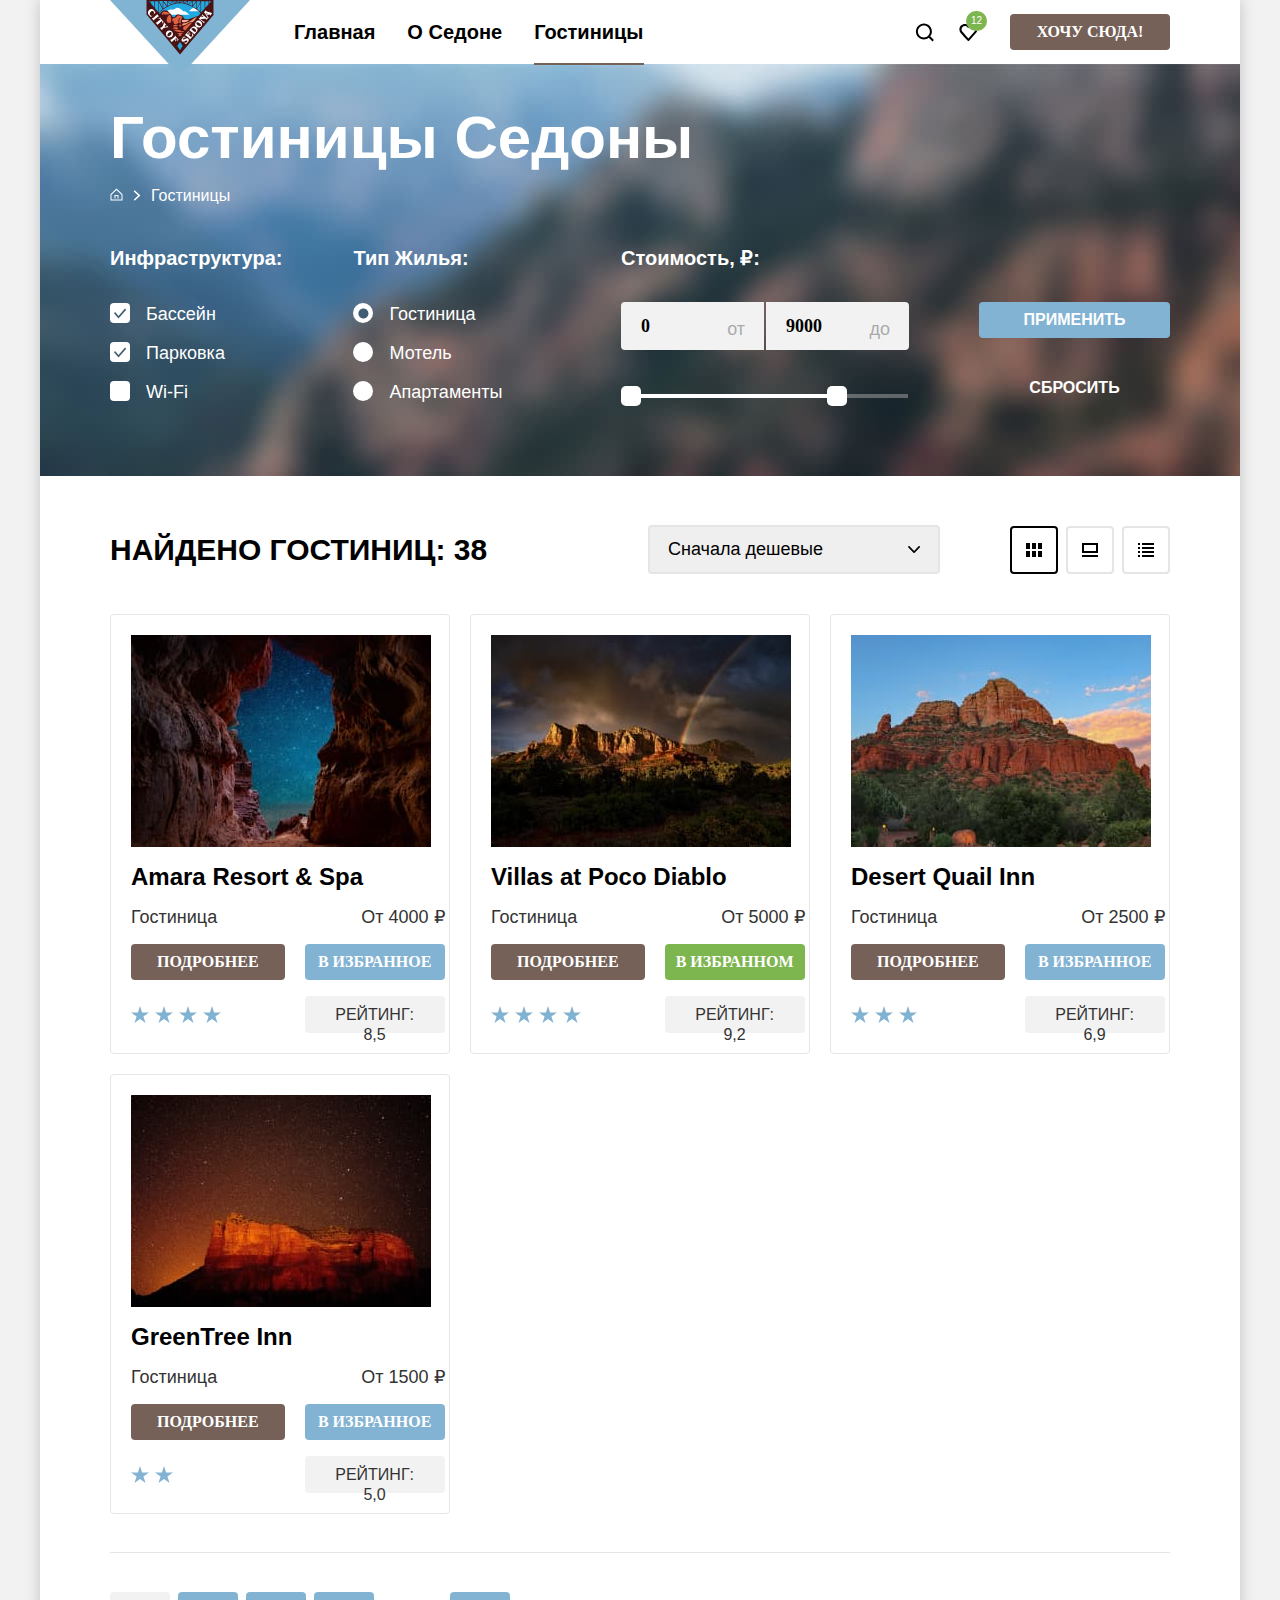
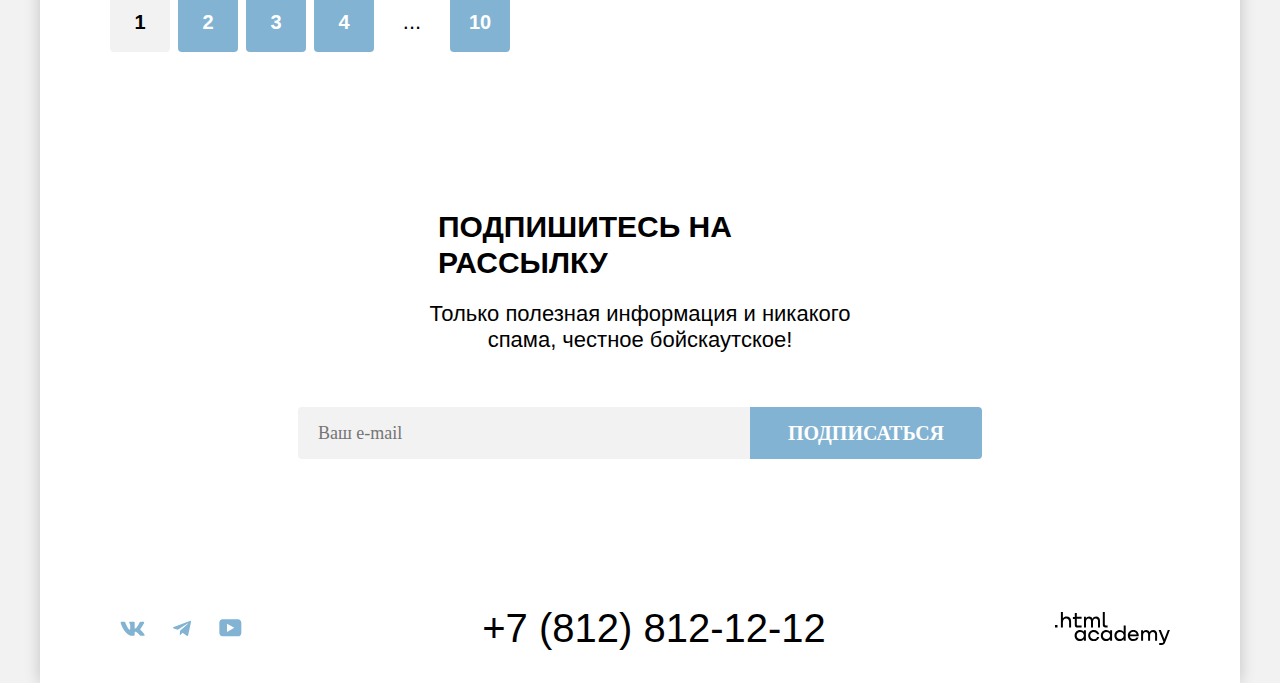
==== commit 99ea9c82: "Final" ====
--- a/catalog.html
+++ b/catalog.html
@@ -20,23 +20,29 @@
                     <li class="navigation-item"><a class="navigation-link" href="#">О Седоне</a></li>
                     <li class="navigation-item"><a class="navigation-link navigation-link-current">Гостиницы</a></li>
                 </ul>
-                <ul class="navigation-list navigation-user">
-                    <li class="navigation-item">
-                        <a class="navigation-link" href="#">
-                            <span class="visually-hidden">Поиск</span>
-                        </a>
-                    </li>
-                    <li class="navigation-item">
-                        <a class="navigation-link" href="#">
-                            <span class="visually-hidden">
-                            Избранное
-                            </span>
-                        </a>
-                            <span class="favorites-quantity">12</span>
-                    </li>
-                </ul>
-                    <a class="button button-navigation" href="#">Хочу сюда!</a>
-            </nav>
+                <ul class="navigation-user">
+                  <li class="navigation-user-item">
+                      <a class="navigation-link search-icon" href="#" data-test="search">
+                        <span class="visually-hidden">
+                          Поиск
+                        </span>
+                        <svg aria-hidden="true" focusable="false" xmlns="http://www.w3.org/2000/svg" width="19" height="19" fill="none">
+                          <path fill="#000"
+                            d="m18.893 17.008-3.7-3.68c1-1.292 1.7-2.983 1.7-4.872 0-4.376-3.6-7.956-8-7.956s-8 3.68-8 8.055c0 4.376 3.6 7.956 8 7.956 1.8 0 3.5-.597 4.9-1.69l3.7 3.679 1.4-1.492Zm-10-2.486c-3.3 0-6-2.685-6-5.967 0-3.282 2.7-5.967 6-5.967s6 2.685 6 5.967c0 3.282-2.7 5.967-6 5.967Z" />
+                        </svg>
+                      </a>
+                  </li>
+                  <li class="navigation-list navigation-user-item">
+                      <a class="navigation-link favorites-icon" href="#">
+                        <span class="favorites-quantity" aria-label="Избранное">12</span>
+                        <svg aria-hidden="true" focusable="false" xmlns="http://www.w3.org/2000/svg" width="19" height="17" fill="none">
+                          <path fill="#000"
+                          d="M9.293 17c-.3 0-.6-.1-.8-.4-5.4-6.1-6.7-7.5-7-7.9-.7-.9-1.1-2.1-1.1-3.3 0-3 2.4-5.4 5.5-5.4 1.3 0 2.5.5 3.5 1.3 1-.8 2.3-1.3 3.5-1.3 3 0 5.5 2.4 5.5 5.4 0 1.3-.5 2.5-1.3 3.4l-7 7.9c-.2.2-.4.3-.8.3Zm-6-9.5c.3.4 3.5 4 6.1 6.9l6.2-7c.5-.5.7-1.2.7-2 0-1.8-1.5-3.3-3.3-3.3-1 0-2 .5-2.7 1.3-.3.3-.6.4-.9.4-.3 0-.6-.2-.8-.4-.7-.8-1.7-1.3-2.7-1.3-1.8 0-3.3 1.5-3.3 3.3-.1.9.3 1.6.7 2.1-.1 0-.1 0 0 0Z" />
+                        </svg>
+                      </a>
+                  </li>
+                  <li>
+                    <button class="button" href="#">Хочу сюда!</button>
         </header>
         <main class="main-inner" data-test="main">
         <section class="filter" data-test="filter">
@@ -44,107 +50,148 @@
                 <h1 class="inner-header-title">Гостиницы Седоны</h1>
                 <ul class="breadcrumbs">
                     <li class="breadcrumbs-item">
-                        <a class="breadcrumbs-link" href="index.html"><span class="visually-hidden">Главная</span></a>
+                        <a class="breadcrumbs-link" href="index.html">
+                          <span class="visually-hidden">Главная</span>
+                          <svg xmlns="http://www.w3.org/2000/svg" width="13" height="13" viewBox="0 0 13 13" fill="none">
+                            <path d="M6.5 0.5L0.5 6.30006V12.5001H12.5V6.30006L6.5 0.5ZM11.5 11.5001H1.5V6.70005L6.5 1.9L11.5 6.70005V11.5001Z" fill="white"/>
+                            <path d="M4.5 10.5001H5.5V8.00005H7.5V10.5001H8.5V7.00005H4.5V10.5001Z" fill="white"/>
+                          </svg>
+                        </a>
                     </li>
+                    <li class="breadcrumbs-item">
+                      <svg xmlns="http://www.w3.org/2000/svg" width="8" height="11" viewBox="0 0 8 11" fill="none">
+                        <path d="M6.91526 4.96875L2.16526 0.71875C1.91526 0.46875 1.41526 0.46875 1.04026 0.71875C0.665263 0.96875 0.790263 1.46875 1.04026 1.71875L5.16526 5.46875L1.16526 9.21875C0.915263 9.46875 0.915263 9.96875 1.16526 10.2188C1.16526 10.3438 1.54026 10.4688 1.66526 10.4688C1.79026 10.4688 2.04026 10.3438 2.16526 10.2188L6.91526 5.96875C7.29026 5.71875 7.29026 5.21875 6.91526 4.96875Z" fill="white"/>
+                      </svg>
+                  </li>
                     <li class="breadcrumbs-item">
                         <a class="breadcrumbs-link">Гостиницы</a>
                     </li>
                 </ul>
             </header>
+            <h2 class="visually-hidden">Фильтр</h2>
                 <form class="catalog-filter" action="https://echo.htmlacademy.ru/" method="get">
-                    <fieldset class="catalog-filter-group">
+                    <fieldset class="infrastructure">
                         <legend class="catalog-filter-title">Инфраструктура:</legend>
                         <ul class="catalog-filter-list">
                             <li class="catalog-filter-item">
                                 <label class="control">
-                                    <input class="control-input" type="checkbox" name="pool" checked>Бассейн
-                                </label>
-                            </li>
-                            <li class="catalog-filter-item">
-                                <label class="control">
-                                    <input class="control-input" type="checkbox" name="parking" checked>Парковка
-                                </label>
-                            </li>
-                            <li class="catalog-filter-item">
-                                <label class="control">
-                                    <input class="control-input" type="checkbox" name="wifi">Wi-Fi
+                                    <input class="control-input" type="checkbox" name="pool" checked>
+                                    <span class="check-box">Бассейн</span>
+                                </label>
+                            </li>
+                            <li class="catalog-filter-item">
+                                <label class="control">
+                                    <input class="control-input" type="checkbox" name="parking" checked>
+                                    <span class="check-box">Парковка</span>
+                                </label>
+                            </li>
+                            <li class="catalog-filter-item">
+                                <label class="control">
+                                    <input class="control-input" type="checkbox" name="wifi">
+                                    <span class="check-box">Wi-Fi</span>
                                 </label>
                             </li>
                         </ul>
                     </fieldset>
-                    <fieldset class="catalog-filter-group">
+                    <fieldset class="housing-types">
                         <legend class="catalog-filter-title">Тип Жилья:</legend>
                         <ul class="catalog-filter-list">
                             <li class="catalog-filter-item">
                                 <label class="control">
                                     <input class="control-input" type="radio" name="product-group" value="hotel"
-                                        checked>Гостиница
-                                </label>
-                            </li>
-                            <li class="catalog-filter-item">
-                                <label class="control">
-                                    <input class="control-input" type="radio" name="product-group" value="motel">Мотель
+                                        checked>
+                                        <span class="radio-box">Гостиница</span>
+                                </label>
+                            </li>
+                            <li class="catalog-filter-item">
+                                <label class="control">
+                                    <input class="control-input" type="radio" name="product-group" value="motel">
+                                    <span class="radio-box">Мотель</span>
                                 </label>
                             </li>
                             <li class="catalog-filter-item">
                                 <label class="control">
                                     <input class="control-input" type="radio" name="product-group"
-                                        value="apartments">Апартаменты
+                                        value="apartments">
+                                        <span class="radio-box">Апартаменты</span>
                                 </label>
                             </li>
                         </ul>
                     </fieldset>
                     <fieldset class="price">
-                        <legend class="catalog-filter-title">Стоимость, ₽:</legend>
-                        <label for="filter-range-control">От <input type="text" name="min-interval" value="0"></label>
-                        <label for="filter-range-control">До <input type="text" name="max-interval" value="9000"></label>
-                        <button class="filter-range-handle min" type="button">
-                            <span class="visually-hidden">Управление нижней границей стоимости</span>
-                        </button>
-                        <button class="range-toggle toggle-max" type="button">
-                            <span class="visually-hidden">Управление верхней границей стоимости</span>
-                        </button>
+                      <label class="price-title">
+                        Стоимость, ₽:
+                      </label>
+                      <div class="price-contain">
+                        <div>
+                          <label class="control-range">
+                            <span class="control-range-text control-text-from">от</span>
+                            <input class="control-range-input control-input-from" type="number" name="from" value="0">
+                          </label>
+                        </div>
+                        <div>
+                          <label class="control-range">
+                            <span class="control-range-text control-text-to">до</span>
+                            <input class="control-range-input control-input-to" type="number" name="to" value="9000">
+                          </label>
+                        </div>
+                      </div>
+                      <div class="range">
+                        <div class="range-scale">
+                          <div class="range-bar">
+                            <button class="range-button range-min " type="button">
+                              <span class="visually-hidden">Изменить минимальную цену</span>
+                            </button>
+                            <button class="range-button range-max" type="button">
+                              <span class="visually-hidden">Изменить максимальную цену</span>
+                            </button>
+                          </div>
+                        </div>
                     </fieldset>
-                    <button class="catalog-filter-submit" type="submit">Применить</button>
-                    <button class="catalog-filter-reset" type="reset">Сбросить</button>
+                    <ul class="catalog-filter-button">
+                      <li>
+                        <input class="submit-filter-button" type="submit" name="hotel-search-button" value="Применить">
+                      </li>
+                      <li>
+                        <input class="reset-filter-button" type="reset" name="hotel-search-reset" value="Сбросить">
+                      </li>
+                    </ul>
                 </form>
             </section>
             <section class="catalog-products" data-test="catalog">
                 <header class="products-header">
                     <h2 class="visually-hidden">Список гостиниц</h2>
                     <p class="catalog-products-sorting">Найдено гостиниц: 38</p>
-                    <div class="select-controls">
-                        <select class="select-control" aria-label="Сортировка">
-                            <option value="popular">Сначала популярное</option>
-                            <option value="cheap">Сначала дешёвое</option>
-                            <option value="expensive">Сначала дорогое</option>
+                        <select class="select-control" name="sorting" aria-label="Сортировка">
+                            <option value="select-option cheap">Сначала дешевые</option>
+                            <option value="select-option popular">Сначала популярное</option>
+                            <option value="select-option expensive">Сначала дорогое</option>
                         </select>
                         <ul class="type-list">
                             <li class="type-item">
-                                <a href="#" class="type-link">
+                                <a href="#" class="type-link type-link-cards type-link-current">
                                     <span class="visually-hidden">Показать в виде карточек</span>
                                 </a>
                             </li>
                             <li class="type-item">
-                                <a href="#" class="type-link">
+                                <a href="#" class="type-link type-link-widget">
                                     <span class="visually-hidden">Показать в виде виджета </span>
                                 </a>
                             </li>
                             <li class="type-item">
-                                <a href="#" class="type-link">
+                                <a href="#" class="type-link type-link-list">
                                     <span class="visually-hidden">Показать в виде списка</span>
                                 </a>
                             </li>
                         </ul>
-                    </div>
                 </header>
                 <section class="products-cards">
                         <ul class="product-list">
                             <li class="product-card">
-                                    <a class="product-card-link" href="#">
+                                    <a class="product-card-link link-img" href="#" tabindex="-1">
                                         <img class="product-card-img" src="image/hotels/hotel-1.jpg" width="300" height="212" alt="Ночное небо: вид из пещеры">
                                     </a>
-                                    <a class="product-card-link" href="#">
+                                    <a class="product-card-link link-title" href="#" tabindex="-1">
                                         <h3 class="product-card-title">Amara Resort & Spa</h3>
                                     </a>
                                     <p class="product-card-type">Гостиница</p>
@@ -153,6 +200,10 @@
                                     <button class="product-card-button button-favorite">В избранное</button>
                                     <p class="rating-stars">
                                         <span class="visually-hidden">4 звезды</span>
+                                        <span class="star"></span>
+                                        <span class="star"></span>
+                                        <span class="star"></span>
+                                        <span class="star"></span>
                                     </p>
                                     <p class="rating">Рейтинг: 8,5</p>
                             </li>
@@ -169,6 +220,10 @@
                                     <button class="product-card-button button-favorite button-selected">В избранном</button>
                                         <p class="rating-stars">
                                             <span class="visually-hidden">4 звезды</span>
+                                            <span class="star"></span>
+                                            <span class="star"></span>
+                                            <span class="star"></span>
+                                            <span class="star"></span>
                                         </p>
                                     <p class="rating">Рейтинг: 9,2</p>
                             </li>
@@ -185,6 +240,9 @@
                                     <button class="product-card-button button-favorite">В избранное</button>
                                     <p class="rating-stars">
                                         <span class="visually-hidden">3 звезды</span>
+                                        <span class="star"></span>
+                                        <span class="star"></span>
+                                        <span class="star"></span>
                                     </p>
                                     <p class="rating">Рейтинг: 6,9</p>
                             </li>
@@ -201,13 +259,14 @@
                                     <button class="product-card-button button-favorite">В избранное</button>
                                     <p class="rating-stars">
                                         <span class="visually-hidden">2 звезды</span>
+                                        <span class="star"></span>
+                                        <span class="star"></span>
                                     </p>
                                     <p class="rating">Рейтинг: 5,0</p>
                             </li>
                         </ul>
                 </section>
 
-                <footer class="products-footer">
                     <ul class="pagination-list">
                         <li class="pagination-item pagination-current">
                             <a class="pagination-link pagination-link-current">1</a>
@@ -228,48 +287,57 @@
                             <a class="pagination-link" href="#">10</a>
                         </li>
                     </ul>
-                </footer>
             </section>
 
-            <section class="newsletter">
-                <h2 class="newsletter-title">Подпишитесь на рассылку</h2>
-                <p class="newsletter-description">Только полезная информация и никакого спама, честное бойскаутское!</p>
-                <form class="newsletter-form" action="https://echo.htmlacademy.ru/" method="post">
-                    <label class="visually-hidden" for="newsletter-email">Email</label>
-                    <input class="field" placeholder="email@example.com" type="email" name="newsletter-email"
-                        id="newsletter-email" required>
-                    <button class="button newsletter-button" type="submit">
-                        <span>Подписаться</span>
-                    </button>
-                </form>
+            <section class="newsletter" data-test="subscribe">
+              <h2 class="newsletter-title">Подпишитесь на рассылку</h2>
+              <p class="newsletter-description">Только полезная информация и никакого спама, честное бойскаутское!</p>
+              <form class="newsletter-form" action="https://echo.htmlacademy.ru/" method="post">
+                <label class="visually-hidden" for="newsletter-email">Email</label>
+                <input class="newsletter-input" placeholder="Ваш e-mail" type="email" required>
+                <button class="newsletter-button" type="submit">Подписаться</button>
+              </form>
             </section>
         </main>
 
         <footer class="page-footer" data-test="footer">
-            <section class="footer-social">
-                <h2 class="visually-hidden">Ссылки на социальные сети</h2>
-                <ul class="footer-social-list">
-                    <li class="footer-social-item">
-                        <a href="https://vk.com/htmlacademy">
-                            <span class="visually-hidden">Vkontakte</span>
-                        </a>
-                    </li>
-                    <li class="footer-social-item">
-                        <a href="https://t.me/htmlacademy">
-                            <span class="visually-hidden">Telegram</span>
-                        </a>
-                    </li>
-                    <li class="footer-social-item">
-                        <a href="https://www.youtube.com/user/htmlacademyru">
-                            <span class="visually-hidden">Youtube</span>
-                        </a>
-                    </li>
-                </ul>
-            </section>
+          <div class="footer-social">
+            <h2 class="visually-hidden">Ссылки на социальные сети</h2>
+            <ul class="footer-social-list">
+              <li class="footer-social-item">
+                <a class="footer-social-link" href="https://vk.com/htmlacademy">
+                  <span class="visually-hidden">Vkontakte</span>
+                  <svg class="footer-social-icon" xmlns="http://www.w3.org/2000/svg" width="25" height="15" viewBox="0 0 25 15" fill="none">
+                    <path fill-rule="evenodd" clip-rule="evenodd" d="M24.1164 1.80445C24.2824 1.25845 24.1164 0.856445 23.3214 0.856445H20.6964C20.0284 0.856445 19.7204 1.20345 19.5534 1.58645C19.5534 1.58645 18.2184 4.78245 16.3274 6.85845C15.7154 7.46045 15.4374 7.65145 15.1034 7.65145C14.9364 7.65145 14.6854 7.46045 14.6854 6.91345V1.80445C14.6854 1.14845 14.5014 0.856445 13.9454 0.856445H9.81738C9.40038 0.856445 9.14938 1.16045 9.14938 1.44945C9.14938 2.07045 10.0954 2.21445 10.1924 3.96245V7.76045C10.1924 8.59345 10.0394 8.74444 9.70538 8.74444C8.81538 8.74444 6.65038 5.53345 5.36538 1.85945C5.11638 1.14445 4.86438 0.856445 4.19338 0.856445H1.56638C0.816382 0.856445 0.666382 1.20345 0.666382 1.58645C0.666382 2.26845 1.55638 5.65645 4.81138 10.1374C6.98138 13.1974 10.0364 14.8564 12.8194 14.8564C14.4884 14.8564 14.6944 14.4884 14.6944 13.8534V11.5404C14.6944 10.8034 14.8524 10.6564 15.3814 10.6564C15.7714 10.6564 16.4384 10.8484 17.9964 12.3234C19.7764 14.0724 20.0694 14.8564 21.0714 14.8564H23.6964C24.4464 14.8564 24.8224 14.4884 24.6064 13.7604C24.3684 13.0364 23.5184 11.9854 22.3914 10.7384C21.7794 10.0284 20.8614 9.26345 20.5824 8.88045C20.1934 8.38945 20.3044 8.17044 20.5824 7.73345C20.5824 7.73345 23.7824 3.30745 24.1154 1.80445H24.1164Z" fill="#83B3D3"/>
+                  </svg>
+                </a>
+              </li>
+              <li class="footer-social-item">
+                <a class="footer-social-link" href="https://t.me/htmlacademy">
+                  <span class="visually-hidden">Telegram</span>
+                  <svg class="footer-social-icon" xmlns="http://www.w3.org/2000/svg" width="18" height="17" viewBox="0 0 18 17" fill="none">
+                    <path d="M16.785 0.955705L0.840489 7.1042C-0.247661 7.54126 -0.241365 8.14828 0.640845 8.41897L4.73445 9.69597L14.2058 3.72014C14.6537 3.44766 15.0629 3.59424 14.7265 3.89281L7.05283 10.8183H7.05103L7.05283 10.8192L6.77045 15.0387C7.18413 15.0387 7.36669 14.8489 7.59871 14.625L9.58705 12.6915L13.7229 15.7464C14.4855 16.1664 15.0332 15.9506 15.2229 15.0405L17.9379 2.2453C18.2158 1.13107 17.5126 0.626562 16.785 0.955705Z" fill="#83B3D3"/>
+                  </svg>
+                </a>
+              </li>
+              <li class="footer-social-item">
+                <a class="footer-social-link" href="https://www.youtube.com/user/htmlacademyru">
+                  <span class="visually-hidden">Youtube</span>
+                  <svg class="footer-social-icon" xmlns="http://www.w3.org/2000/svg" width="23" height="18" viewBox="0 0 23 18" fill="none">
+                    <path d="M18.9402 0.356445H3.50738C1.64668 0.356445 0.333252 1.9502 0.333252 3.75645V13.8502C0.333252 15.7627 1.64668 17.3564 3.50738 17.3564H19.1591C20.8009 17.3564 22.3333 15.7627 22.3333 13.9564V3.75645C22.1143 1.9502 20.8009 0.356445 18.9402 0.356445ZM7.99494 12.8939V4.81894L15.3283 8.85645L7.99494 12.8939Z" fill="#83B3D3"/>
+                  </svg>
+                </a>
+              </li>
+            </ul>
+          <span class="number">
             <a class="footer-number" href="tel:+78128121212">+7 (812) 812-12-12</a>
-            <a class="footer-link-logo-html" href="https://htmlacademy.ru/">
-                <img class="logo-html" src="image/logo/logo-html.svg" width="115" height="33" alt="Логотип HTML Academy">
-            </a>
+          </span>
+          <a class="footer-link-logo" href="https://htmlacademy.ru/">
+            <svg xmlns="http://www.w3.org/2000/svg" width="115" height="33" viewBox="0 0 115 33" fill="none">
+              <path fill-rule="evenodd" clip-rule="evenodd" d="M7.9999 6.2C8.7999 5.2 9.9999 4.5 11.5999 4.5C14.2999 4.5 16.1999 6.4 16.0999 9.4V15.5H14.0999V9.8C14.0999 8 12.9999 6.6 11.1999 6.6C9.1999 6.6 7.8999 8.1 7.8999 10.2V15.5H5.8999V0H7.8999V6.2H7.9999ZM0 15.5V12.9H2.5V15.5H0ZM26.5999 4.79998H21.7999V1.09998H19.7999V4.89998H17.8999V6.89998H19.7999V12.9C19.7999 14.6 20.7999 15.6 22.4999 15.6H26.5999V13.6H22.8999C22.1999 13.6 21.7999 13.2 21.7999 12.5V6.79998H26.5999V4.79998ZM37.6 6.69998C38.2 5.39998 39.5 4.59998 41.1 4.59998C43.6 4.59998 45.1 6.39998 45 8.89997V15.4H43V9.09998C43 7.49998 42.1 6.49998 40.6 6.49998C39.4 6.49998 38 7.39998 38 9.79998V15.4H36V9.09998C36 7.49998 35.1 6.49998 33.6 6.49998C32 6.49998 31 7.99998 31 9.99998V15.4H29V4.79998H30.9V6.39998H31C31.6 5.39998 32.7 4.59998 34.1 4.59998C35.7 4.59998 36.9 5.49998 37.5 6.69998H37.6ZM47.8 12.7C47.8 14.4 48.8 15.4 50.6 15.4H52.6V13.4H50.9001C50.2001 13.4 49.8 13 49.8 12.3V0H47.8V12.7ZM25.0001 17.9C26.7001 17.9 28.0001 18.6 28.9001 19.7V18.2H30.9001V28.8H28.9001V27.2H28.8001C28.0001 28.3 26.8001 29.1 25.0001 29.1C21.9001 29.1 19.6001 26.8 19.6001 23.5C19.6001 20.2 21.9001 17.9 25.0001 17.9ZM21.7001 23.5C21.7001 25.5 23.1001 27.1 25.3001 27.1C27.5001 27.1 28.9001 25.4 28.9001 23.5C28.9001 21.5 27.5001 19.9 25.3001 19.9C23.1001 19.9 21.7001 21.5 21.7001 23.5ZM44.2 22C43.7 19.6 41.5999 17.9 38.7999 17.9C35.3999 17.9 33.2 20.4 33.2 23.5C33.2 26.6 35.3999 29.1 38.7999 29.1C41.5999 29.1 43.7 27.3 44.2 24.9H42.0999C41.7 26.2 40.3999 27.2 38.7999 27.2C36.5999 27.2 35.2 25.6 35.2 23.6C35.2 21.6 36.5999 20 38.7999 20C40.3999 20 41.5999 21 42.0999 22.2H44.2V22ZM51.2001 17.9C52.9001 17.9 54.2001 18.6 55.1 19.7V18.2H57.1V28.8H55.1V27.2H55C54.2001 28.3 53 29.1 51.2001 29.1C48.1001 29.1 45.8 26.8 45.8 23.5C45.8 20.2 48.1001 17.9 51.2001 17.9ZM47.9001 23.5C47.9001 25.5 49.3 27.1 51.5 27.1C53.6 27.1 55.1 25.4 55.1 23.5C55.1 21.5 53.7001 19.9 51.5 19.9C49.3 19.9 47.9001 21.5 47.9001 23.5ZM68.6999 19.8C67.7999 18.7 66.4999 17.9 64.7999 17.9C61.6999 17.9 59.3999 20.2 59.3999 23.5C59.3999 26.8 61.5999 29.1 64.7999 29.1C66.4999 29.1 67.7999 28.3 68.5999 27.3H68.6999V28.8H70.6999V13.4H68.6999V19.8ZM65.0999 27.1C62.8999 27.1 61.4999 25.5 61.4999 23.5C61.4999 21.5 62.8999 19.9 65.0999 19.9C67.2999 19.9 68.6999 21.5 68.6999 23.5C68.5999 25.5 67.1999 27.1 65.0999 27.1ZM72.8 23.5C72.8 20.4 75 17.9 78.3 17.9C81.8 17.9 84 20.6 83.8 24.2H75C75.1 25.8 76.5 27.1 78.4 27.1C79.8 27.1 80.9 26.5 81.4 25.5H83.5C82.8 27.8 80.8 29.1 78.3 29.1C74.9 29.1 72.8 26.5 72.8 23.5ZM81.6 22.4C81.3 20.8 80 19.8 78.3 19.8C76.6001 19.8 75.4 20.9 75.1 22.4H81.6ZM98.2001 17.9C96.6001 17.9 95.3001 18.7 94.6001 19.9H94.5001C93.9001 18.7 92.7001 17.9 91.1001 17.9C89.7001 17.9 88.6001 18.6 88.0001 19.7V18.2H86.1001V28.8H88.1001V23.4C88.1001 21.4 89.1001 20 90.7001 19.9C92.2001 19.9 93.1001 20.9 93.1001 22.5V28.8H95.1001V23.2C95.1001 20.8 96.5001 19.9 97.7001 19.9C99.2001 19.9 100.1 20.9 100.1 22.5V28.8H102.1V22.3C102.2 19.7 100.7 17.9 98.2001 17.9ZM105.8 18.1L109.4 27L112.8 18.1H114.9L110.2 30.3C109.5 32.1 108.5 32.9 106.7 32.9H104.2V30.9H106.7C107.7 30.9 108.1 30.6 108.4 29.7L103.6 18.1H105.8Z" fill="black"/>
+            </svg>
+          </a>
+          </div>
         </footer>
     </div>
     </body>
--- a/syles/styles.css
+++ b/syles/styles.css
@@ -61,40 +61,111 @@
     overflow: hidden;
 }
 
+.page-header {
+    margin: 0;
+}
+
+.logo {
+    display: block;
+    margin-bottom: -6px;
+    position: relative;
+    z-index: 2;
+}
+
+.logo-link {
+    height: 64px;
+}
+
 .navigation {
     display: flex;
-    margin: 0 70px;
-    justify-content: space-between;
+    padding: 0 70px;
+    align-items: center;
+
 }
 
 .navigation-list {
-    margin-left: 30px;
+    display: flex;
+    flex-wrap: wrap;
+    max-width: 450px;
+    padding: 0;
+    margin: 0 auto 0 28px;
     margin-right: auto;
-}
-
-.navigation-user {
-    margin-right: 20px;
+    list-style-type: none;
+    align-items: center;
 }
 
 .navigation-link {
+    display: block;
+    padding: 20px 16px;
     color: #000;
     font-size: 20px;
     font-weight: 700;
     line-height: 24px;
-    text-transform: capitalize;
     text-decoration: none;
-    text-align: center;
+}
+
+.navigation-link-current {
+  position: relative;
+}
+
+.navigation-link-current::after {
+  position: absolute;
+  content: "";
+  right: 15px;
+  bottom: -1px;
+  left: 16px;
+  height: 2px;
+  background-color: #756257;
+  z-index: 1;
+}
+
+.navigation-user {
+    margin: 0;
+    padding: 0;
+    max-width: 400px;
+    display: flex;
+    align-items: center;
+    list-style: none;
+}
+
+.navigation-user-item {
+    margin: 0;
+}
+
+.search-icon,
+.favorites-icon {
+    padding: 23px 12px 22px 13px;
+    line-height: 0;
+}
+
+.favorites-icon {
+    position: relative;
+    padding: 24px 12px 23px 13px;
 }
 
 .favorites-quantity {
-    color: #FFF;
+    position: absolute;
+    display: flex;
+    justify-content: center;
+    align-items: center;
+    min-width: 20px;
+    min-height: 20px;
+    top: 11px;
+    left: 20px;
+    border-radius: 10px;
+    padding: 5px;
+    color: #ffffff;
     background-color: #7DB54F;
+    font-weight: 400;
     font-size: 10px;
     line-height: 10px;
-    text-align: center;
+
 }
 
 .button {
+    font-family: PT Sans;
+    min-width: 160px;
+    margin-left: 20px;
     color:#FFF;
     font-size: 16px;
     font-weight: 700;
@@ -103,6 +174,22 @@
     text-align: center;
     text-decoration: none;
     background-color: #756157;
+    border-radius: 4px;
+    padding: 8px 26px;
+    border-style: none;
+}
+
+.button:hover {
+    background-color: rgba(97, 80, 72, 1);
+}
+
+.button:focus {
+    background-color: rgba(97, 80, 72, 1);
+}
+
+.button:active {
+    background-color: rgba(117, 97, 87, 1);
+    color: rgba(255, 255, 255, 0.3);
 }
 
 .main-content {
@@ -111,18 +198,35 @@
 
 
 .hero {
+    display: block;
+    height: 485px;
+    position: relative;
+    padding-top: 51px;
+    padding-bottom: 81px;
+    background-position: center bottom;
     background-image: url("../image/background/background-hero.jpg");
     background-color: #394f50;
     background-size: cover;
     background-repeat: no-repeat;
-    background-position: center;
-}
-
-.advantages {
-    background-color: #FFF;
-}
+    text-align: center;
+}
+
+.hero::after {
+    position: absolute;
+    content: "";
+    right: 0;
+    bottom: 0;
+    left: 0;
+    height: 57px;
+    background-image: url("../image/background/background-decor.svg");
+    background-repeat: no-repeat;
+}
+
 
 .advantages-title {
+    margin: 0 auto 25px auto;
+    max-width: 620px;
+    padding-top: 69px;
     color: #000;
     font-size: 30px;
     font-weight: 700;
@@ -132,17 +236,47 @@
 }
 
 .advantages-description {
+    margin: 0;
+    padding-bottom: 69px;
+    margin-bottom: 21px;
     font-size: 22px;
     line-height: 26px;
     text-align: center;
 }
 
+.advantages-list {
+    display: grid;
+    grid-template-columns: repeat(3, 1fr);
+    margin: 0;
+    padding: 0;
+    list-style-type: none;
+}
+
 .advantages-item {
+    width: 400px;
+    min-height: 385px;
+    padding: 113px 85px 112px 85px;
     background-color: rgba(131, 179, 211, 0.12);
+}
+
+.advantages-item-wrapper {
+    width: 400px;
+    padding-top: 102px;
+    padding-right: 85px;
+    padding-bottom: 102px;
+    padding-left: 85px;
 }
 
 .advantages-item:nth-child(odd) {
     background-color: rgba(131, 179, 211, 0.20);
+}
+
+.item-wide {
+    display: flex;
+    flex-wrap: wrap;
+    width: 100%;
+    grid-column: 1 / -1;
+    padding: 0;
 }
 
 .advantages-item.item-wide {
@@ -151,6 +285,12 @@
 }
 
 .advantages-item-title {
+    display: block;
+    position: relative;
+    max-width: 175px;
+    min-height: 56px;
+    margin: 0 auto;
+    margin-bottom: 62px;
     color: #000;
     font-size: 24px;
     font-weight: 700;
@@ -159,20 +299,104 @@
     text-align: center;
 }
 
+.advantages-item-title::after {
+    position: absolute;
+    transform: translateX(-50%);
+    content: "";
+    width: 60px;
+    height: 2px;
+    top: 85px;
+    left: 85px;
+    background-color: rgba(0, 0, 0, 0.30);
+}
+
+.item-wide .advantages-item-title::after {
+    background: rgba(255, 255, 255, 0.30);
+}
+
+
 .item-wide .advantages-item-title {
     color: #ffffff;
 }
 
 .advantages-item-description {
-    text-align: center;
-}
-
-
-.rest {
-    background-color: #FFF;
+    margin: 0;
+    text-align: center;
 }
 
 .rest-title {
+    margin: 0 auto 20px auto;
+    padding-top: 64px;
+    color: #000;
+    width: 505px;
+    font-size: 30px;
+    font-weight: 700;
+    line-height: 36px;
+    text-transform: uppercase;
+    text-align: center;
+}
+
+.rest-description {
+    margin: 0 auto;
+    padding-bottom: 64px;
+    font-size: 22px;
+    line-height: 26px;
+    text-align: center;
+}
+
+.rest-list {
+    margin: 0;
+    padding: 0;
+    display: flex;
+    flex-wrap: wrap;
+    text-align: center;
+    list-style-type: none;
+}
+
+.rest-img {
+    width: 75px;
+    height: 72px;
+}
+
+.rest-item {
+    padding: 80px 85px;
+    display: flex;
+    width: 400px;
+    height: 385px;
+    flex-direction: column;
+    align-items: center;
+    gap: 30px;
+}
+
+.rest-item-title {
+    margin: 0;
+    width: 230px;
+    color: #000;
+    font-size: 24px;
+    font-weight: 700;
+    line-height: 28px;
+    text-transform: uppercase;
+    text-align: center;
+}
+
+.rest-item:nth-child(odd) {
+    background-color: rgba(131, 179, 211, 0.12);
+}
+
+.rest-item-description {
+    margin: 0;
+    width: 230px;
+}
+
+.form {
+    padding: 96px 304px;
+    background-color: #fff;
+    text-align: center;
+}
+
+.form-title {
+    margin: 0;
+    margin-bottom: 20px;
     color: #000;
     font-size: 30px;
     font-weight: 700;
@@ -181,51 +405,19 @@
     text-align: center;
 }
 
-.rest-description {
+.form-description {
+    max-width: 592px;
+    margin: 0;
+    margin-bottom: 54px;
     font-size: 22px;
     line-height: 26px;
     text-align: center;
 }
 
-.rest-list {
-    text-align: center;
-}
-
-.rest-item-title {
-    color: #000;
-    font-size: 24px;
-    font-weight: 700;
-    line-height: 28px;
-    text-transform: uppercase;
-    text-align: center;
-}
-
-.rest-item:nth-child(odd) {
-    background-color: rgba(131, 179, 211, 0.12);
-}
-
-
-.form {
-    background-color: #fff;
-    text-align: center;
-}
-
-.form-title {
-    color: #000;
-    font-size: 30px;
-    font-weight: 700;
-    line-height: 36px;
-    text-transform: uppercase;
-    text-align: center;
-}
-
-.form-description {
-    font-size: 22px;
-    line-height: 26px;
-    text-align: center;
-}
-
 .form-button {
+    display: inline-flex;
+    margin: 0;
+    padding: 8px 50px;
     color: #ffffff;
     background-color: #756157;
     font-size: 20px;
@@ -233,9 +425,29 @@
     line-height: 36px;
     text-transform: uppercase;
     text-align: center;
+    border-style: none;
+    border-radius: 4px;
+}
+
+.form-button:hover {
+    background-color: rgba(97, 80, 72, 1);
+}
+
+.form-button:focus {
+    background-color: rgba(97, 80, 72, 1);
+}
+
+.form-button:active {
+    background-color: rgba(117, 97, 87, 1);
+    color: rgba(255, 255, 255, 0.3);
 }
 
 .newsletter {
+    display: flex;
+    flex-direction: column;
+    align-items: center;
+    padding-top: 96px;
+    padding-bottom: 104px;
     background-image: url("../image/background/background-newsletter.jpg");
     color: #ffffff;
     background-repeat: no-repeat;
@@ -243,23 +455,43 @@
 }
 
 .newsletter-title {
+    margin: 0;
+    margin-bottom: 20px;
+    max-width: 404px;
     font-size: 30px;
     line-height: 36px;
     text-transform: uppercase;
 }
 
 .newsletter-description {
+    margin: 0;
+    margin-bottom: 54px;
+    max-width: 475px;
     font-size: 22px;
     line-height: 26px;
+    text-align: center;
+}
+
+.newsletter-form {
+    display: flex;
 }
 
 .newsletter-input {
+    font-family: PT Sans;
+    background-color: #F2F2F2;
+    width: 452px;
+    padding: 14px 20px;
     color: #000000;
     font-size: 18px;
     line-height: 24px;
+    border-style: none;
+    border-radius: 4px 0 0 4px;
 }
 
 .newsletter-button {
+    font-family: PT Sans;
+    min-width: 232px;
+    padding:  8px 10px;
     color:#FFF;
     background-color: #82B3D3;
     font-size: 20px;
@@ -268,13 +500,86 @@
     text-transform: uppercase;
     text-align: center;
     border: none ;
+    border-radius: 0 4px 4px 0;
+}
+
+.newsletter-button:hover {
+    background-color: rgba(104, 162, 202, 1);
+}
+
+.newsletter-button:focus {
+    background-color: rgba(104, 162, 202, 1);
+}
+
+.newsletter-button:active {
+    background-color: rgba(130 , 179, 211, 1);
+    color: rgb(255, 255, 255, 0.3);
+}
+
+.newsletter-button:disabled {
+    background-color: rgba(229, 229, 229, 1);
+    color: rgb(255, 255, 255, 1);
 }
 
 .page-footer {
-    background-color: #FFF;
+    margin: 0;
+}
+
+.footer-social {
+    display: flex;
+    margin: 0;
+    padding: 40px 70px 30px 70px;
+    justify-content: space-between;
+    align-items: center;
+}
+
+.footer-social-list {
+    margin: 0;
+    padding: 0;
+    display: flex;
+    width: 142px;
+    height: 40px;
+    align-items: center;
+    justify-content: space-between;
+    flex-direction: row;
+    list-style-type: none;
+}
+
+.footer-social-link {
+  margin: 0;
+  padding: 0;
+  display: flex;
+}
+
+.footer-social-item {
+  margin: 0;
+  display: flex;
+  padding-left: 10px;
+  padding-right: 10px;
+  flex-direction: column;
+  justify-content: center;
+  align-items: center;
+}
+
+.footer-social-icon path:hover {
+  fill: rgba(104, 162, 202, 1);
+}
+
+.footer-social-icon path:focus {
+  fill: rgba(104, 162, 202, 1);
+}
+
+.footer-social-icon path:active {
+  fill: rgba(104, 162, 202, 0.3);
+}
+
+.number {
+    min-width: 720px;
+    padding: 5px 194px 5px 195px;
 }
 
 .footer-number {
+    min-width: 331px;
     color: #000;
     font-size: 40px;
     line-height: 40px;
@@ -282,12 +587,45 @@
     text-decoration: none;
 }
 
+.footer-number:hover {
+    color: rgba(117, 97, 87, 1);
+}
+
+.footer-number:focus {
+    color: rgba(117, 97, 87, 1);
+}
+
+.footer-number:active {
+    color: rgba(117, 97, 87, 0.3);
+}
+
+.footer-link-logo {
+  display: flex;
+  align-items: center;
+}
+
+.footer-link-logo path:hover {
+    fill: rgba(117, 97, 87, 1);
+}
+
+.footer-link-logo path:focus {
+    fill: rgba(117, 97, 87, 1);
+}
+
+.footer-link-logo path:active {
+    fill: rgba(117, 97, 87, 0.3);
+}
+
 /**Стили для каталога*/
+.main-inner {
+  flex-grow: 1;
+}
+
 .inner-header {
-    margin-left: 70px;
 }
 
 .filter {
+    padding: 35px 70px 70px 70px;
     background-color: #4682B4;
     color: #FFF;
     background-image: url("../image/background/background-filter.jpg");
@@ -296,38 +634,337 @@
 }
 
 .inner-header-title {
+  margin: 0;
     font-size: 60px;
     font-weight: 700;
     line-height: 78px;
 }
 
 .breadcrumbs {
-    font-size: 16px;
-    line-height: 21px;
+  display: flex;
+  gap: 10px;
+  flex-wrap: wrap;
+  font-size: 16px;
+  font-weight: 400;
+  line-height: 21px;
+  margin: 0;
+  margin-top: 8px;
+  list-style: none;
+  margin-bottom: 40px;
+  padding: 0;
+}
+
+.breadcrumbs-link:hover {
+    opacity: 0.6;
+}
+
+.breadcrumbs-link:focus {
+    opacity: 1;
+}
+
+.breadcrumbs-link:active {
+    opacity: 0.3;
 }
 
 .catalog-filter {
-    margin-left: 70px;
     display: flex;
 }
 
+.filter fieldset {
+    border: 0;
+    padding: 0;
+}
+
+.infrastructure {
+    margin: 0;
+    padding: 0;
+    margin-right: 71px;
+}
+
+.housing-types {
+    margin: 0;
+}
+
 .catalog-filter-title {
+    padding: 0;
     font-size: 20px;
     font-weight: 700;
     line-height: 24px;
     text-transform: capitalize;
+}
+
+.catalog-filter-list {
+    list-style-type: none;
+    padding: 0;
+    margin: 0;
+}
+
+.catalog-filter-item {
+}
+
+.catalog-filter-item:first-child {
+    margin-top: 33px;
+}
+
+.catalog-filter-item:not(first-child) {
+    margin-top: 16px;
 }
 
 .control {
     font-size: 18px;
     line-height: 23px;
-}
-
-.price input {
-    color: #000;
-    font-size: 18px;
-    font-weight: 700;
-    line-height: 24px;
+    font-weight: 400;
+}
+
+.control-input {
+  margin: 0;
+  position: relative;
+}
+
+.control span {
+  margin: 0;
+  padding-left: 36px;
+}
+
+.control-input[type="checkbox"] {
+    background-color: #FFF;
+    border-radius: 4px;
+    appearance: none;
+    width: 20px;
+    height: 20px;
+    margin: 0;
+    position: absolute;
+}
+
+
+.control-input[type="radio"] {
+    background-color: #FFF;
+    border-radius: 50%;
+    appearance: none;
+    width: 20px;
+    height: 20px;
+    position: absolute;
+}
+
+.control-input[type="checkbox"]:checked {
+    background-image: url("../image/checkbox/checkbox-on.svg");
+    background-repeat: no-repeat;
+}
+
+.control-input[type="radio"]:checked {
+    background-image: url("../image/checkbox/radio-on.svg");
+    border-radius: 50%;
+}
+
+.control:hover {
+  opacity: 0.6;
+}
+
+.control:active {
+  opacity: 0.3;
+}
+
+.price {
+  margin-left: auto;
+  margin-right: 70px;
+}
+
+
+.price-title {
+  font-size: 20px;
+  font-style: normal;
+  font-weight: 700;
+  line-height: 24px;
+  color: #ffffff;
+}
+
+.control-range {
+  position: relative;
+}
+
+.price-contain {
+  margin-top: 32px;
+  display: flex;
+  gap: 2px;
+  margin-bottom: 36px;
+}
+
+.control-range-text {
+  color: #000000;
+  opacity: 0.3;
+}
+
+.control-text-from {
+  position: absolute;
+  right: 19px;
+  top: 3px;
+}
+
+.control-text-to {
+  position: absolute;
+  right: 19px;
+  top: 3px;
+}
+
+.control-range-input::-webkit-outer-spin-button,
+.control-range-input::-webkit-inner-spin-button {
+  appearance: none;
+  margin: 0;
+}
+
+.control-range-input {
+  width: 143px;
+  padding: 12px 20px 12px 20px;
+  justify-content: space-between;
+  align-items: center;
+  border: 0;
+  background-color: #f2f2f2;
+}
+
+.control-range-input:focus {
+  outline: none;
+}
+
+.control-input-from {
+  border-radius: 4px 0 0 4px;
+  color: #000000;
+  font-family: PT Sans;
+  font-size: 18px;
+  font-style: normal;
+  font-weight: 700;
+  line-height: 24px
+}
+
+.control-input-to {
+  border-radius: 0 4px 4px 0;
+  color: #000000;
+  font-family: PT Sans;
+  font-size: 18px;
+  font-style: normal;
+  font-weight: 700;
+  line-height: 24px
+}
+
+.range-scale {
+  position: relative;
+  width: 287px;
+  height: 4px;
+  background: rgba(255, 255, 255, 0.3);
+  top: 8px;
+}
+
+.range-bar {
+  position: relative;
+  width: 226px;
+  height: 4px;
+  background: #ffffff;
+}
+
+.range-button {
+  border: none;
+  border-radius: 5px;
+  width: 20px;
+  height: 20px;
+  padding: 0;
+  margin: 0;
+  position: absolute;
+  background-color: #ffffff;
+}
+
+.range-min {
+  top: -8px;
+  left: 0;
+}
+
+.range-max {
+  right: 0;
+  top: -8px;
+}
+
+.range-button:hover {
+  background: #cecece;
+}
+
+.range-button:active,
+.range-button:focus {
+  background: #7a7a7a;
+}
+
+.catalog-filter-button {
+  list-style: none;
+  margin: 0;
+  padding: 0;
+  box-sizing: border-box;
+  display: flex;
+  flex-direction: column;
+  margin-top: 56px;
+}
+.submit-filter-button {
+  font-family: "PT Sans", Arial, sans-serif;
+  font-size: 16px;
+  font-style: normal;
+  font-weight: 700;
+  line-height: 20px;
+  text-transform: uppercase;
+  text-align: center;
+  color: #ffffff;
+  background-color: #82B3D3;
+  border: 0;
+  border-radius: 4px;
+  padding: 8px 10px;
+  margin-bottom: 32px;
+  box-sizing: border-box;
+  min-width: 191px;
+}
+
+.submit-filter-button:hover {
+  background-color: #68a2ca;
+}
+
+.submit-filter-button:focus {
+  background-color: #68a2ca;
+}
+
+.submit-filter-button:active{
+  background-color: #68a2ca;
+  color: rgb(255, 255, 255, 0.3);
+}
+.submit-filter:disabled{
+  background-color: #68a2ca;
+  color: rgb(255, 255, 255, 1);
+}
+
+.reset-filter-button {
+  font-family: "PT Sans", Arial, sans-serif;
+  font-size: 16px;
+  font-style: normal;
+  font-weight: 700;
+  line-height: 20px;
+  text-transform: uppercase;
+  text-align: center;
+  color: #ffffff;
+  background-color: transparent;
+  border: 0;
+  border-radius: 4px;
+  padding: 8px 10px;
+  box-sizing: border-box;
+  min-width: 191px;
+}
+
+.reset-filter-button:hover {
+  color: rgba(255, 255, 255, 0.7);
+}
+
+.reset-filter-button:focus {
+  color: #ffffff;;
+}
+
+.reset-filter-button:active{
+  color: rgb(255, 255, 255, 0.3);
+}
+
+.reset-filter-button:disabled{
+  color: rgb(255, 255, 255, 0.1);
 }
 
 .catalog-filter-submit{
@@ -353,10 +990,10 @@
 }
 
 .catalog-products {
-    margin-left: 70px;
 }
 
 .catalog-products-sorting {
+    margin: 0;
     color: #000;
     font-size: 30px;
     font-weight: 700;
@@ -364,29 +1001,114 @@
     text-transform: uppercase;
 }
 
+.products-header {
+    margin-bottom: 40px;
+    padding: 49px 70px 0 70px;
+    display: flex;
+    justify-content: space-between;
+    align-items: center;
+}
+
 .select-control {
-    font-size: 18px;
-    line-height: 21px;
+    margin-left: auto;
+    margin-right: 70px;
+    width: 292px;
+    padding: 12px 18px;
+    font: inherit;
+    font-weight: 400;
+    border: 2px solid #E5E5E5;
+    border-radius: 4px;
+    background-image: url("../image/icons/select-control.svg");
+    background-repeat: no-repeat;
+    background-position: right 18px center;
+    -webkit-appearance: none;
+    -moz-appearance: none;
+    appearance: none;
+}
+
+.select-control:hover {
+    border: 2px solid #68A2CA;
+}
+
+
+.type-list {
+    display: flex;
+    gap: 8px;
+    padding: 0;
+    margin: 0;
+    list-style-type: none;
+}
+
+.type-link {
+    display: block;
+    width: 48px;
+    height: 48px;
+    border-radius: 4px;
+    border: 2px solid #e5e5e5;
+    background-repeat: no-repeat;
+    background-position: center;
+}
+
+.type-link-current {
+    border-color: #000000;
+}
+
+.type-link:hover {
+    border-color: #000000;
+}
+
+.type-link:active {
+    border-color: #000000;
+}
+
+.type-link-cards {
+    background-image: url("../image/icons/cards.svg");
+}
+
+.type-link-widget {
+    background-image: url("../image/icons/widget.svg");
+}
+
+.type-link-list {
+    background-image: url("../image/icons/list.svg");
+}
+
+.products-cards {
+  padding-left: 70px;
+  padding-right: 70px;
+  padding-bottom: 38px;
 }
 
 .product-list {
-    margin: 0;
-    display: flex;
+    display: grid;
+    padding: 0;
+    margin: 0;
+    list-style: none;
+    grid-template-columns: repeat(3, 340px);
     gap: 20px;
-    flex-wrap: wrap;
-    list-style: none;
 }
 
 .product-card {
-
-    width: 300px;
+    row-gap: 16px;
+    column-gap: 20px;
+    display: grid;
+    padding: 20px;
+    width: 340px;
+    grid-template-columns: repeat(2, 1fr);
+    grid-template-rows: auto 1fr auto auto auto;
+    border-radius: 4px;
+    border: 1px solid #e6e6e6;
 }
 
 .product-card-link {
+    display: block;
+    grid-column: 1 / -1;
+    line-height: 0;
     text-decoration: none;
 }
 
 .product-card-title {
+    margin: 0;
     color:#000;
     font-size: 24px;
     font-weight: 700;
@@ -394,20 +1116,27 @@
 }
 
 .product-card-type {
+    margin: 0;
     font-size: 18px;
     font-weight: 400;
     line-height: 21px;
 }
 
 .product-card-price {
+    margin: 0;
+    justify-self: end;
     font-size: 18px;
     font-weight: 400;
     line-height: 21px;
 }
 
 .button-details {
+    margin: 0;
+    padding: 8px 26px;
+    border-radius: 4px;
     color: #FFF;
     background-color: #756157;
+    font-family: PT Sans;
     font-size: 16px;
     font-weight: 700;
     line-height: 20px;
@@ -416,9 +1145,22 @@
     text-decoration: none;
 }
 
+.button-details:hover {
+    background-color: rgba(97, 80, 72, 1);
+}
+
+.button-details:active {
+    background-color: rgba(117, 97, 87, 1);
+    color: rgba(255, 255, 255, 0.3);
+}
+
 .button-favorite {
+    margin: 0;
+    padding: 8px 10px;
+    border-radius: 4px;
     color: #FFF;
     background-color: #82B3D3;
+    font-family: PT Sans;
     font-size: 16px;
     font-weight: 700;
     line-height: 20px;
@@ -426,21 +1168,87 @@
     text-align: center;
     border: none;
 }
+
+.button-favorite:not(.button-selected):hover {
+    background-color: rgba(104, 162, 202, 1);
+}
+
+.button-favorite:not(.button-selected):active {
+    background-color: rgba(130 , 179, 211, 1);
+    color: rgb(255, 255, 255, 0.3);
+}
+
 
 .button-selected {
     background-color: #7DB54F;
 }
 
+.button-selected:hover {
+    background-color: rgba(108, 158, 66, 1)
+}
+
+.button-selected:active {
+    background-color: rgba(125, 181, 79, 1);
+    color: rgba(255, 255, 255, 0.3);
+}
+
+.rating-stars {
+    display: flex;
+    align-self: flex-end;
+    margin: 0;
+    padding-top: 10px;
+    padding-bottom: 10px;
+}
+
+.star {
+    display: block;
+    margin-right: 6px;
+    width: 18px;
+    height: 17px;
+    background-image: url("../image/icons/star.svg");
+    background-repeat: no-repeat;
+    background-position: center;
+}
+
+.star:last-child {
+    margin-right: 0;
+}
+
+.rating {
+    margin: 0;
+    padding: 9px 22px;
+    width: 140px;
+    height: 37px;
+    font-size: 16px;
+    font-weight: 400;
+    line-height: 20px;
+    text-transform: uppercase;
+    background-color: #f2f2f2;
+    border-radius: 4px;
+    text-align: center;
+}
+
 .products-footer {
     background-color: #FFF;
 }
 
+.pagination-list::before {
+  content: "";
+  width: 100%;
+  height: 1px;
+  background-color: #e5e5e5;
+  margin-bottom: 39px;
+}
+
 .pagination-list {
-    display: flex;
-    flex-wrap: no-wrap;
-    gap: 8px;
-    width: 400px;
-    list-style: none;
+  background-color: #ffffff;
+  display: flex;
+  flex-wrap: wrap;
+  margin: 0 auto;
+  padding: 0 70px 61px 70px;
+  max-width: 100%;
+  list-style: none;
+  column-gap: 8px;
 }
 
 .pagination-item {
@@ -471,6 +1279,15 @@
     text-decoration: none;
 }
 
+.pagination-link:not(.pagination-link-current):hover {
+    background-color: #68A2CA;
+}
+
+.pagination-link:not(.pagination-link-current):active {
+    color: rgba(255, 255, 255, 0.3);
+    background-color: #82B3D3;
+}
+
 .pagination-link-current {
     color: #000;
     background-color: #f2f2f2;
@@ -488,3 +1305,362 @@
     background: #fff;
     color: #000000;
 }
+
+
+.modal-container {
+  display: flex;
+  position: fixed;
+  top: 0;
+  left: 0;
+  width: 100%;
+  height: 100%;
+  background: rgba(242, 242, 242, 0.80);
+  z-index: 2;
+}
+
+
+
+.modal {
+  background-color: #ffffff;
+  margin: auto;
+  padding: 64px 70px;
+  width: 717px;
+  height: 576px;
+  position: relative;
+  border-radius: 30px;
+  box-shadow: 0 25px 50px 0 rgba(0, 0, 0, 0.15);
+}
+
+.modal-close {
+  position: absolute;
+  width: 52px;
+  height: 52px;
+  background-color: #f2f2f2;
+  border-radius: 50px;
+  border: none;
+  right: 52px;
+  top: 64px;
+  background-image: url("data:image/svg+xml,%3Csvg width='21' height='21' viewBox='0 0 21 21' fill='none' xmlns='http://www.w3.org/2000/svg'%3E%3Cpath d='M17.4907 4.78279L16.1984 3.49048L10.4907 9.19817L4.78303 3.49048L3.49072 4.78279L9.19842 10.4905L3.49072 16.1982L4.78303 17.4905L10.4907 11.7828L16.1984 17.4905L17.4907 16.1982L11.783 10.4905L17.4907 4.78279Z' fill='black'/%3E%3C/svg%3E%0A");
+  background-repeat: no-repeat;
+  background-position: 50% 50%;
+}
+
+.modal-close:hover {
+  background-color: #e6e6e6;
+}
+
+.modal-close:active {
+  opacity: 0.5;
+}
+
+.modal-title {
+  font-size: 30px;
+  font-style: normal;
+  font-weight: 700;
+  line-height: 36px;
+  text-transform: uppercase;
+  margin: 0;
+}
+
+.modal-fieldset {
+  border: 0;
+  padding: 0;
+  margin: 0;
+  display: flex;
+  flex-direction: column;
+  position: relative;
+}
+
+.date-to,
+.date-from {
+  font-family: PT Sans;
+  font-size: 20px;
+  font-style: normal;
+  font-weight: 700;
+  line-height: 24px;
+  text-transform: capitalize;
+  display: flex;
+}
+
+.date-to {
+  margin-top: 64px;
+}
+
+.date-to::after {
+  position: absolute;
+  content: "";
+  right: 18px;
+  top: 176px;
+  width: 20px;
+  height: 20px;
+  background-image: url(../image/icons/modal-icon.svg);
+  background-repeat: no-repeat;
+  opacity: 0.3;
+}
+
+.date-from {
+  margin-top: 23px;
+}
+
+.date-from::after {
+  position: absolute;
+  content: "";
+  right: 18px;
+  top: 80px;
+  width: 20px;
+  height: 20px;
+  background-image: url(../image/icons/modal-icon.svg);
+  background-repeat: no-repeat;
+  opacity: 0.3;
+}
+
+
+.date-to-input {
+  display: flex;
+  padding: 12px 20px;
+  justify-content: space-between;
+  align-items: center;
+  align-self: stretch;
+  width: 440px;
+  height: 48px;
+  border-radius: 4px;
+  background-color: #f2f2f2;
+  border: none;
+  color: #000000;
+  font-family: PT Sans;
+  font-size: 18px;
+  font-weight: 700;
+  line-height: 24px;
+}
+
+.label-text-to {
+  margin-right: 24px;
+  align-self: center;
+}
+
+
+.date-to-text {
+  color: #ff5757;
+  font-size: 16px;
+  font-style: normal;
+  font-weight: 400;
+  line-height: 21px;
+  width: 331px;
+  margin-left: 157px;
+  margin-top: 4px;
+}
+
+.date-from-input {
+  display: flex;
+  padding: 12px 20px;
+  justify-content: space-between;
+  align-items: center;
+  align-self: stretch;
+  width: 440px;
+  height: 48px;
+  border-radius: 4px;
+  background-color: #f2f2f2;
+  border: none;
+  color: #000000;
+  font-family: PT Sans;
+  font-size: 18px;
+  font-weight: 700;
+  line-height: 24px;
+}
+
+.date-from-text {
+  color: #333333;
+  font-size: 16px;
+  font-weight: 400;
+  line-height: 21px;
+  margin-left: 157px;
+  margin-top: 4px;
+  width: 331px;
+}
+
+.label-text-from {
+  margin-right: 18px;
+  align-self: center;
+}
+
+.person {
+  color: #000000;
+  font-size: 20px;
+  font-style: normal;
+  font-weight: 700;
+  line-height: 24px;
+  text-transform: capitalize;
+  display: flex;
+  margin-top: 23px;
+}
+
+.person-adult {
+  margin-right: 46px;
+  align-self: center;
+}
+
+.person-child {
+  display: flex;
+  margin-left: 44px;
+  margin-right: 42px;
+  align-self: center;
+}
+
+.tooltip {
+  position: absolute;
+  width: 26px;
+  height: 26px;
+  margin-left: 103px;
+}
+
+.tooltip-toggle {
+  border: none;
+  background-color: #83b3d3;
+  padding: 0;
+  margin: 0;
+  display: block;
+  width: 26px;
+  height: 26px;
+  border-radius: 100%;
+}
+
+.tooltip-icon {
+  width: 2px;
+  height: 12px;
+  display: block;
+  color: #ffffff;
+  margin: 0 auto;
+}
+
+.tooltip-toggle:hover .tooltip-icon {
+  color: #050303;
+}
+
+.tooltip-text {
+  color: #ffffff;
+  font-size: 16px;
+  font-style: normal;
+  font-weight: 400;
+  line-height: 20px;
+  border-radius: 10px;
+  background-color: #333333;
+  box-shadow: 0 15px 30px 0 rgba(0, 0, 0, 0.30);
+  width: 256px;
+  height: 143px;
+  display: flex;
+  flex-direction: column;
+  justify-content: center;
+  flex-shrink: 0;
+  padding: 20px 18px 18px 22px;
+  text-transform: none;
+  position: absolute;
+  top: 40px;
+  right: -115px;
+  display: none;
+}
+
+.tooltip-text::after {
+  content: '';
+  background-image: url("../image/icons/tooltip-triangle.svg");
+  width: 19px;
+  height: 9px;
+  position: absolute;
+  bottom: 100%;
+  left: 0;
+  right: 0;
+  margin-left: auto;
+  margin-right: auto;
+}
+
+.tooltip-toggle:hover + .tooltip-text,
+.tooltip-toggle:focus + .tooltip-text {
+  display: block;
+}
+
+.modal-input-btn {
+  margin-top: 1px;
+  display: flex;
+  width: 110px;
+  height: 48px;
+  background-color: #f2f2f2;
+  border-radius: 4px;
+}
+
+.modal-input-btn:first-child {
+  margin-right: 88px;
+}
+
+.person-quantity {
+  display: flex;
+  padding: 14px 10px;
+  flex-direction: column;
+  justify-content: center;
+  align-items: center;
+  width: 31px;
+  height: 48px;
+  border: none;
+  background-color: rgba(0, 0, 0, 0);
+  position: relative;
+  z-index: 1;
+  color: #000000;
+  text-align: center;
+  font-family: PT Sans;
+  font-size: 18px;
+  font-style: normal;
+  font-weight: 700;
+  line-height: 20px
+}
+
+.btn-input {
+  width: 40px;
+  height: 48px;
+  border: 0;
+  background-color: #f2f2f2;
+}
+
+.btn-input path:hover {
+  fill: #000000;
+}
+
+.btn-input-minus {
+  border-radius: 4px;
+}
+
+.btn-input-plus {
+  border-radius: 4px;
+}
+
+.person-quantity::-webkit-outer-spin-button,
+.person-quantity::-webkit-inner-spin-button {
+  appearance: none;
+  margin: 0;
+}
+
+.modal-btn {
+  margin-top: 48px;
+  display: flex;
+  width: 577px;
+  padding: 18px 77px;
+  flex-direction: column;
+  justify-content: center;
+  align-items: center;
+  border-radius: 10px;
+  background: #83b3d3;
+  color: #ffffff;
+  text-align: center;
+  font-size: 20px;
+  font-style: normal;
+  font-weight: 700;
+  line-height: 24px;
+  text-transform: uppercase;
+  border: none;
+}
+
+.modal-btn:hover {
+  background-color: #68a2ca;
+}
+
+.modal-btn:active {
+  background-color: #68a2ca;
+  color: rgba(255, 255, 255, 0.3);
+}
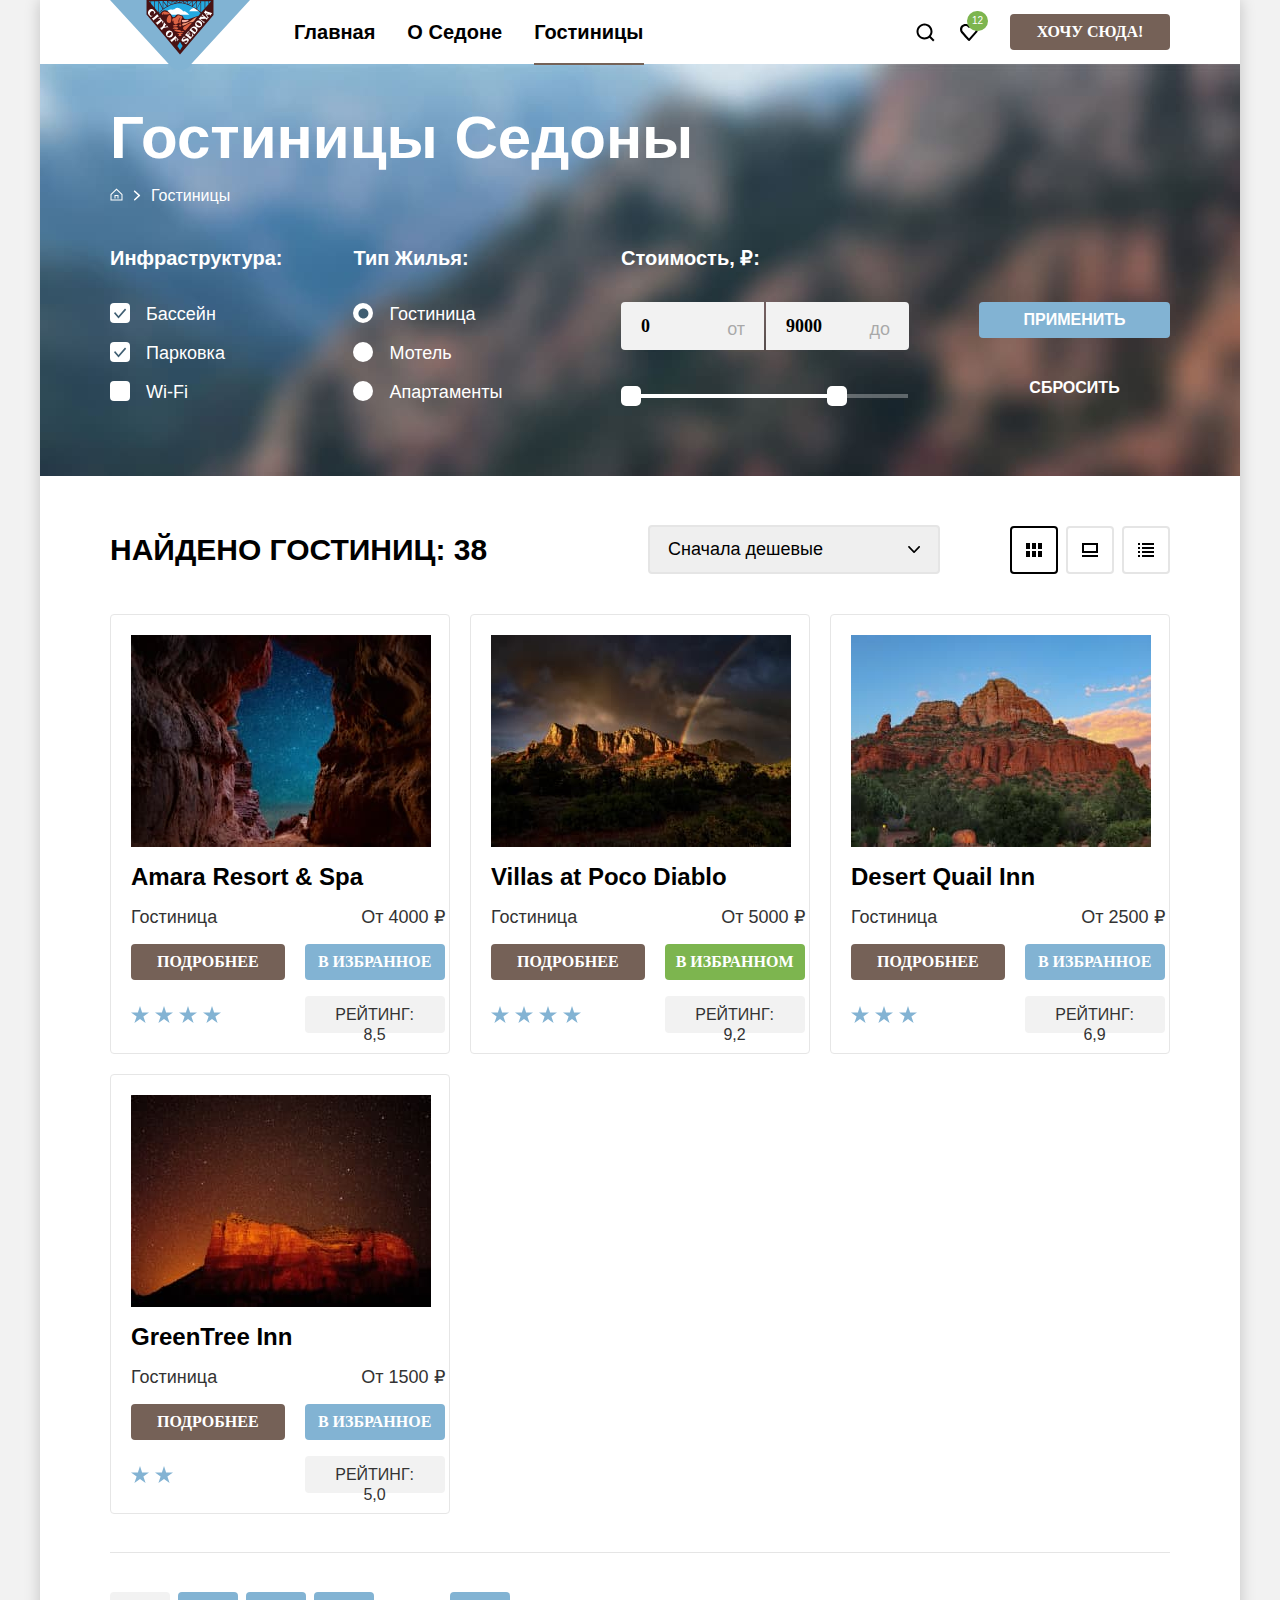
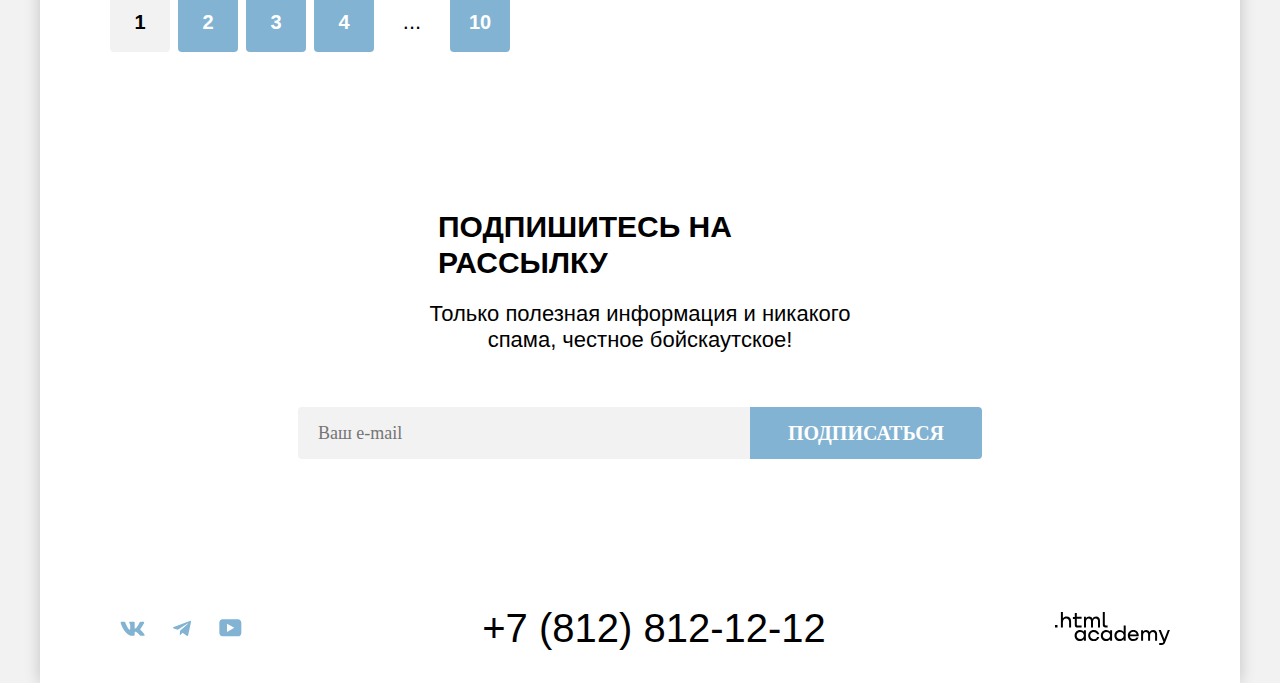
==== commit 793e588d: "Merge pull request #9 from BleSSed67532/master" ====
--- a/catalog.html
+++ b/catalog.html
@@ -12,7 +12,7 @@
         <header class="page-header" data-test="header">
             <nav class="navigation">
                 <a class="logo-link" href="index.html">
-                    <img class="logo" src="image/logo/logo.svg" width="140" height="70" alt="Логотип сайта Sedona">
+                    <img class="logo" src="image/logo/logo.svg" width="140" height="70" alt="Логотип сайта Sedona.">
                 </a>
 
                 <ul class="navigation-list">
@@ -26,26 +26,27 @@
                         <span class="visually-hidden">
                           Поиск
                         </span>
-                        <svg aria-hidden="true" focusable="false" xmlns="http://www.w3.org/2000/svg" width="19" height="19" fill="none">
-                          <path fill="#000"
-                            d="m18.893 17.008-3.7-3.68c1-1.292 1.7-2.983 1.7-4.872 0-4.376-3.6-7.956-8-7.956s-8 3.68-8 8.055c0 4.376 3.6 7.956 8 7.956 1.8 0 3.5-.597 4.9-1.69l3.7 3.679 1.4-1.492Zm-10-2.486c-3.3 0-6-2.685-6-5.967 0-3.282 2.7-5.967 6-5.967s6 2.685 6 5.967c0 3.282-2.7 5.967-6 5.967Z" />
+                        <svg class="search-button-icon" xmlns="http://www.w3.org/2000/svg" width="19" height="19" viewBox="0 0 19 19" fill="black" role="img" aria-label="Поиск.">
+                          <path d="M18.5 17.0083L14.8 13.3287C15.8 12.0359 16.5 10.3453 16.5 8.4558C16.5 4.08011 12.9 0.5 8.5 0.5C4.1 0.5 0.5 4.17956 0.5 8.55525C0.5 12.9309 4.1 16.511 8.5 16.511C10.3 16.511 12 15.9144 13.4 14.8204L17.1 18.5L18.5 17.0083ZM8.5 14.5221C5.2 14.5221 2.5 11.837 2.5 8.55525C2.5 5.27348 5.2 2.5884 8.5 2.5884C11.8 2.5884 14.5 5.27348 14.5 8.55525C14.5 11.837 11.8 14.5221 8.5 14.5221Z" />
                         </svg>
                       </a>
                   </li>
                   <li class="navigation-list navigation-user-item">
                       <a class="navigation-link favorites-icon" href="#">
                         <span class="favorites-quantity" aria-label="Избранное">12</span>
-                        <svg aria-hidden="true" focusable="false" xmlns="http://www.w3.org/2000/svg" width="19" height="17" fill="none">
-                          <path fill="#000"
-                          d="M9.293 17c-.3 0-.6-.1-.8-.4-5.4-6.1-6.7-7.5-7-7.9-.7-.9-1.1-2.1-1.1-3.3 0-3 2.4-5.4 5.5-5.4 1.3 0 2.5.5 3.5 1.3 1-.8 2.3-1.3 3.5-1.3 3 0 5.5 2.4 5.5 5.4 0 1.3-.5 2.5-1.3 3.4l-7 7.9c-.2.2-.4.3-.8.3Zm-6-9.5c.3.4 3.5 4 6.1 6.9l6.2-7c.5-.5.7-1.2.7-2 0-1.8-1.5-3.3-3.3-3.3-1 0-2 .5-2.7 1.3-.3.3-.6.4-.9.4-.3 0-.6-.2-.8-.4-.7-.8-1.7-1.3-2.7-1.3-1.8 0-3.3 1.5-3.3 3.3-.1.9.3 1.6.7 2.1-.1 0-.1 0 0 0Z" />
+                        <svg class="favourites-button-icon" xmlns="http://www.w3.org/2000/svg" width="18" height="17" viewBox="0 0 18 17" fill="black" role="img" aria-label="Избранное.">
+                          <path d="M8.9 17C8.6 17 8.3 16.9 8.1 16.6C2.7 10.5 1.4 9.1 1.1 8.7C0.4 7.8 0 6.6 0 5.4C0 2.4 2.4 0 5.5 0C6.8 0 8 0.5 9 1.3C10 0.5 11.3 0 12.5 0C15.5 0 18 2.4 18 5.4C18 6.7 17.5 7.9 16.7 8.8L9.7 16.7C9.5 16.9 9.3 17 8.9 17ZM2.9 7.5C3.2 7.9 6.4 11.5 9 14.4L15.2 7.4C15.7 6.9 15.9 6.2 15.9 5.4C15.9 3.6 14.4 2.1 12.6 2.1C11.6 2.1 10.6 2.6 9.9 3.4C9.6 3.7 9.3 3.8 9 3.8C8.7 3.8 8.4 3.6 8.2 3.4C7.5 2.6 6.5 2.1 5.5 2.1C3.7 2.1 2.2 3.6 2.2 5.4C2.1 6.3 2.5 7 2.9 7.5C2.8 7.5 2.8 7.5 2.9 7.5Z" />
                         </svg>
                       </a>
                   </li>
                   <li>
-                    <button class="button" href="#">Хочу сюда!</button>
+                    <button class="button" type="button">Хочу сюда!</button>
+                  </li>
+                </ul>
+            </nav>
         </header>
         <main class="main-inner" data-test="main">
-        <section class="filter" data-test="filter">
+        <section class="filter">
             <header class="inner-header">
                 <h1 class="inner-header-title">Гостиницы Седоны</h1>
                 <ul class="breadcrumbs">
@@ -69,7 +70,7 @@
                 </ul>
             </header>
             <h2 class="visually-hidden">Фильтр</h2>
-                <form class="catalog-filter" action="https://echo.htmlacademy.ru/" method="get">
+                <form class="catalog-filter" action="https://echo.htmlacademy.ru/" method="get" data-test="filter">
                     <fieldset class="infrastructure">
                         <legend class="catalog-filter-title">Инфраструктура:</legend>
                         <ul class="catalog-filter-list">
@@ -147,6 +148,7 @@
                             </button>
                           </div>
                         </div>
+                    </div>
                     </fieldset>
                     <ul class="catalog-filter-button">
                       <li>
@@ -189,7 +191,7 @@
                         <ul class="product-list">
                             <li class="product-card">
                                     <a class="product-card-link link-img" href="#" tabindex="-1">
-                                        <img class="product-card-img" src="image/hotels/hotel-1.jpg" width="300" height="212" alt="Ночное небо: вид из пещеры">
+                                        <img class="product-card-img" src="image/hotels/hotel-1.jpg" width="300" height="212" alt="Ночное небо: вид из пещеры.">
                                     </a>
                                     <a class="product-card-link link-title" href="#" tabindex="-1">
                                         <h3 class="product-card-title">Amara Resort & Spa</h3>
@@ -197,7 +199,7 @@
                                     <p class="product-card-type">Гостиница</p>
                                     <p class="product-card-price">От 4000 ₽</p>
                                     <a class="product-card-button button-details" href="#">Подробнее</a>
-                                    <button class="product-card-button button-favorite">В избранное</button>
+                                    <button class="product-card-button button-favorite" type="button">В избранное</button>
                                     <p class="rating-stars">
                                         <span class="visually-hidden">4 звезды</span>
                                         <span class="star"></span>
@@ -209,7 +211,7 @@
                             </li>
                             <li class="product-card">
                                     <a class="product-card-link" href="#">
-                                        <img class="product-card-img" src="image/hotels/hotel-2.jpg" width="300" height="212" alt="Вид на холмы с радугой">
+                                        <img class="product-card-img" src="image/hotels/hotel-2.jpg" width="300" height="212" alt="Вид на холмы с радугой.">
                                     </a>
                                     <a class="product-card-link" href="#">
                                         <h3 class="product-card-title">Villas at Poco Diablo</h3>
@@ -217,7 +219,7 @@
                                     <p class="product-card-type">Гостиница</p>
                                     <p class="product-card-price">От 5000 ₽</p>
                                     <a class="product-card-button button-details" href="#">Подробнее</a>
-                                    <button class="product-card-button button-favorite button-selected">В избранном</button>
+                                    <button class="product-card-button button-favorite button-selected" type="button">В избранном</button>
                                         <p class="rating-stars">
                                             <span class="visually-hidden">4 звезды</span>
                                             <span class="star"></span>
@@ -229,7 +231,7 @@
                             </li>
                             <li class="product-card">
                                     <a class="product-card-link" href="#">
-                                        <img class="product-card-img" src="image/hotels/hotel-3.jpg" width="300" height="212" alt="Вид на красные горы">
+                                        <img class="product-card-img" src="image/hotels/hotel-3.jpg" width="300" height="212" alt="Вид на красные горы.">
                                     </a>
                                     <a class="product-card-link" href="#">
                                         <h3 class="product-card-title">Desert Quail Inn</h3>
@@ -237,7 +239,7 @@
                                     <p class="product-card-type">Гостиница</p>
                                     <p class="product-card-price">От 2500 ₽</p>
                                     <a class="product-card-button button-details" href="#">Подробнее</a>
-                                    <button class="product-card-button button-favorite">В избранное</button>
+                                    <button class="product-card-button button-favorite" type="button">В избранное</button>
                                     <p class="rating-stars">
                                         <span class="visually-hidden">3 звезды</span>
                                         <span class="star"></span>
@@ -248,7 +250,7 @@
                             </li>
                             <li class="product-card">
                                     <a class="product-card-link" href="#">
-                                        <img class="product-card-img" src="image/hotels/hotel-4.jpg" width="300" height="212" alt="Вид на ночое небо и гору">
+                                        <img class="product-card-img" src="image/hotels/hotel-4.jpg" width="300" height="212" alt="Вид на ночое небо и гору.">
                                     </a>
                                     <a class="product-card-link" href="#">
                                         <h3 class="product-card-title">GreenTree Inn</h3>
@@ -256,7 +258,7 @@
                                     <p class="product-card-type">Гостиница</p>
                                     <p class="product-card-price">От 1500 ₽</p>
                                     <a class="product-card-button button-details" href="#">Подробнее</a>
-                                    <button class="product-card-button button-favorite">В избранное</button>
+                                    <button class="product-card-button button-favorite" type="button">В избранное</button>
                                     <p class="rating-stars">
                                         <span class="visually-hidden">2 звезды</span>
                                         <span class="star"></span>
@@ -293,8 +295,8 @@
               <h2 class="newsletter-title">Подпишитесь на рассылку</h2>
               <p class="newsletter-description">Только полезная информация и никакого спама, честное бойскаутское!</p>
               <form class="newsletter-form" action="https://echo.htmlacademy.ru/" method="post">
-                <label class="visually-hidden" for="newsletter-email">Email</label>
-                <input class="newsletter-input" placeholder="Ваш e-mail" type="email" required>
+                <label for="email-input"></label>
+                <input class="newsletter-input" name="email" id="email-input" placeholder="Ваш e-mail" type="email" required>
                 <button class="newsletter-button" type="submit">Подписаться</button>
               </form>
             </section>
--- a/syles/styles.css
+++ b/syles/styles.css
@@ -1,1666 +1,1998 @@
+/*
+* Prefixed by https://autoprefixer.github.io
+* PostCSS: v8.4.14,
+* Autoprefixer: v10.4.7
+* Browsers: last 4 version
+*/
+
 @font-face {
-    font-family: "PT Sans";
-    font-slyle: normal;
-    font-weight: 400;
-    src: url("../fonts/ptsans-400.woff2");
+  font-family: "PT Sans";
+  font-slyle: normal;
+  font-weight: 400;
+  src: url("../fonts/ptsans-400.woff2");
 }
 
 @font-face {
-    font-family: "PT Sans";
-    font-slyle: normal;
-    font-weight: 700;
-    src: url("../fonts/ptsans-700.woff2");
+  font-family: "PT Sans";
+  font-slyle: normal;
+  font-weight: 700;
+  src: url("../fonts/ptsans-700.woff2");
 }
 
 *,
 *::before,
 *::after {
-    box-sizing: border-box;
+  -webkit-box-sizing: border-box;
+          box-sizing: border-box;
 }
 
 html {
-    height: 100%;
+  height: 100%;
 }
 
 body {
-    margin: 0;
-    height: 100%;
-    font-family: "PT Sans" , "Arial" , sans-serif;
-    font-size: 18px;
-    font-style: normal;
-    line-height: 21px;
-    background-color: #f2f2f2;
-    color: #333;
+  margin: 0;
+  height: 100%;
+  font-family: "PT Sans" , "Arial" , sans-serif;
+  font-size: 18px;
+  font-style: normal;
+  line-height: 21px;
+  background-color: #f2f2f2;
+  color: #333;
 }
 
 img {
-    max-width: 100%;
-    height: auto;
+  max-width: 100%;
+  height: auto;
 }
 
 .page {
-    display: flex;
-    flex-direction: column;
-    margin: 0 auto;
-    width: 1200px;
-    min-height: 100%;
-    background-color: #fff;
-    box-shadow: 0 0 15px 0 rgba(0, 0, 0, 0.20);
+  display: -webkit-box;
+  display: -ms-flexbox;
+  display: flex;
+  -webkit-box-orient: vertical;
+  -webkit-box-direction: normal;
+      -ms-flex-direction: column;
+          flex-direction: column;
+  margin: 0 auto;
+  width: 1200px;
+  min-height: 100%;
+  background-color: #fff;
+  -webkit-box-shadow: 0 0 15px 0 rgba(0, 0, 0, 0.20);
+          box-shadow: 0 0 15px 0 rgba(0, 0, 0, 0.20);
 }
 
 .visually-hidden {
-    position: absolute;
-    width: 1px;
-    height: 1px;
-    margin: -1px;
-    border: 0;
-    padding: 0;
-    white-space: nowrap;
-    clip-path: inset(100%);
-    clip: rect(0 0 0 0);
-    overflow: hidden;
+  position: absolute;
+  width: 1px;
+  height: 1px;
+  margin: -1px;
+  border: 0;
+  padding: 0;
+  white-space: nowrap;
+  -webkit-clip-path: inset(100%);
+          clip-path: inset(100%);
+  clip: rect(0 0 0 0);
+  overflow: hidden;
 }
 
 .page-header {
-    margin: 0;
+  margin: 0;
 }
 
 .logo {
-    display: block;
-    margin-bottom: -6px;
-    position: relative;
-    z-index: 2;
+  display: block;
+  margin-bottom: -6px;
+  position: relative;
+  z-index: 2;
 }
 
 .logo-link {
-    height: 64px;
+  height: 64px;
 }
 
 .navigation {
-    display: flex;
-    padding: 0 70px;
-    align-items: center;
+  display: -webkit-box;
+  display: -ms-flexbox;
+  display: flex;
+  padding: 0 70px;
+  -webkit-box-align: center;
+      -ms-flex-align: center;
+          align-items: center;
 
 }
 
 .navigation-list {
-    display: flex;
-    flex-wrap: wrap;
-    max-width: 450px;
-    padding: 0;
-    margin: 0 auto 0 28px;
-    margin-right: auto;
-    list-style-type: none;
-    align-items: center;
+  display: -webkit-box;
+  display: -ms-flexbox;
+  display: flex;
+  -ms-flex-wrap: wrap;
+      flex-wrap: wrap;
+  max-width: 450px;
+  padding: 0;
+  margin: 0 auto 0 28px;
+  margin-right: auto;
+  list-style-type: none;
+  -webkit-box-align: center;
+      -ms-flex-align: center;
+          align-items: center;
 }
 
 .navigation-link {
-    display: block;
-    padding: 20px 16px;
-    color: #000;
-    font-size: 20px;
-    font-weight: 700;
-    line-height: 24px;
-    text-decoration: none;
+  display: block;
+  padding: 20px 16px;
+  color: #000;
+  font-size: 20px;
+  font-weight: 700;
+  line-height: 24px;
+  text-decoration: none;
+}
+
+.navigation-link:hover{
+  color: #756157;
+}
+
+.navigation-link:focus  {
+  color: #756157;
+}
+
+.navigation-link:active  {
+  color: rgba(117, 98, 87, 0.3);
 }
 
 .navigation-link-current {
-  position: relative;
+position: relative;
 }
 
 .navigation-link-current::after {
-  position: absolute;
-  content: "";
-  right: 15px;
-  bottom: -1px;
-  left: 16px;
-  height: 2px;
-  background-color: #756257;
-  z-index: 1;
+position: absolute;
+content: "";
+right: 15px;
+bottom: -1px;
+left: 16px;
+height: 2px;
+background-color: #756257;
+z-index: 1;
 }
 
 .navigation-user {
-    margin: 0;
-    padding: 0;
-    max-width: 400px;
-    display: flex;
-    align-items: center;
-    list-style: none;
+  margin: 0;
+  padding: 0;
+  max-width: 400px;
+  display: -webkit-box;
+  display: -ms-flexbox;
+  display: flex;
+  -webkit-box-align: center;
+      -ms-flex-align: center;
+          align-items: center;
+  list-style: none;
 }
 
 .navigation-user-item {
-    margin: 0;
+  margin: 0;
 }
 
 .search-icon,
 .favorites-icon {
-    padding: 23px 12px 22px 13px;
-    line-height: 0;
+  padding: 23px 12px 22px 13px;
+  line-height: 0;
 }
 
 .favorites-icon {
-    position: relative;
-    padding: 24px 12px 23px 13px;
-}
+  position: relative;
+  padding: 24px 12px 23px 13px;
+}
+
+.search-icon:hover .search-button-icon {
+  fill: #756157;
+}
+
+.search-icon:focus .search-button-icon {
+  fill: #756157;
+}
+
+.search-icon:active .search-button-icon {
+  fill: rgba(117, 98, 87, 0.3);
+}
+
+.favorites-icon:hover .favourites-button-icon{
+  fill: #756157;
+}
+
+.favorites-icon:focus .favourites-button-icon{
+  fill: #756157;
+}
+
+.favorites-icon:active .favourites-button-icon{
+  fill: rgba(117, 98, 87, 0.3);
+}
+
 
 .favorites-quantity {
-    position: absolute;
-    display: flex;
-    justify-content: center;
-    align-items: center;
-    min-width: 20px;
-    min-height: 20px;
-    top: 11px;
-    left: 20px;
-    border-radius: 10px;
-    padding: 5px;
-    color: #ffffff;
-    background-color: #7DB54F;
-    font-weight: 400;
-    font-size: 10px;
-    line-height: 10px;
+  position: absolute;
+  display: -webkit-box;
+  display: -ms-flexbox;
+  display: flex;
+  -webkit-box-pack: center;
+      -ms-flex-pack: center;
+          justify-content: center;
+  -webkit-box-align: center;
+      -ms-flex-align: center;
+          align-items: center;
+  min-width: 20px;
+  min-height: 20px;
+  top: 11px;
+  left: 20px;
+  border-radius: 10px;
+  padding: 5px;
+  color: #ffffff;
+  background-color: #7DB54F;
+  font-weight: 400;
+  font-size: 10px;
+  line-height: 10px;
 
 }
 
 .button {
-    font-family: PT Sans;
-    min-width: 160px;
-    margin-left: 20px;
-    color:#FFF;
-    font-size: 16px;
-    font-weight: 700;
-    line-height: 20px;
-    text-transform: uppercase;
-    text-align: center;
-    text-decoration: none;
-    background-color: #756157;
-    border-radius: 4px;
-    padding: 8px 26px;
-    border-style: none;
-}
-
-.button:hover {
-    background-color: rgba(97, 80, 72, 1);
-}
-
-.button:focus {
-    background-color: rgba(97, 80, 72, 1);
-}
-
-.button:active {
-    background-color: rgba(117, 97, 87, 1);
-    color: rgba(255, 255, 255, 0.3);
-}
-
-.main-content {
-    flex-grow: 1;
-}
-
-
-.hero {
-    display: block;
-    height: 485px;
-    position: relative;
-    padding-top: 51px;
-    padding-bottom: 81px;
-    background-position: center bottom;
-    background-image: url("../image/background/background-hero.jpg");
-    background-color: #394f50;
-    background-size: cover;
-    background-repeat: no-repeat;
-    text-align: center;
-}
-
-.hero::after {
-    position: absolute;
-    content: "";
-    right: 0;
-    bottom: 0;
-    left: 0;
-    height: 57px;
-    background-image: url("../image/background/background-decor.svg");
-    background-repeat: no-repeat;
-}
-
-
-.advantages-title {
-    margin: 0 auto 25px auto;
-    max-width: 620px;
-    padding-top: 69px;
-    color: #000;
-    font-size: 30px;
-    font-weight: 700;
-    line-height: 36px;
-    text-transform: uppercase;
-    text-align: center;
-}
-
-.advantages-description {
-    margin: 0;
-    padding-bottom: 69px;
-    margin-bottom: 21px;
-    font-size: 22px;
-    line-height: 26px;
-    text-align: center;
-}
-
-.advantages-list {
-    display: grid;
-    grid-template-columns: repeat(3, 1fr);
-    margin: 0;
-    padding: 0;
-    list-style-type: none;
-}
-
-.advantages-item {
-    width: 400px;
-    min-height: 385px;
-    padding: 113px 85px 112px 85px;
-    background-color: rgba(131, 179, 211, 0.12);
-}
-
-.advantages-item-wrapper {
-    width: 400px;
-    padding-top: 102px;
-    padding-right: 85px;
-    padding-bottom: 102px;
-    padding-left: 85px;
-}
-
-.advantages-item:nth-child(odd) {
-    background-color: rgba(131, 179, 211, 0.20);
-}
-
-.item-wide {
-    display: flex;
-    flex-wrap: wrap;
-    width: 100%;
-    grid-column: 1 / -1;
-    padding: 0;
-}
-
-.advantages-item.item-wide {
-    color: #fff;
-    background-color: #82B3D3;
-}
-
-.advantages-item-title {
-    display: block;
-    position: relative;
-    max-width: 175px;
-    min-height: 56px;
-    margin: 0 auto;
-    margin-bottom: 62px;
-    color: #000;
-    font-size: 24px;
-    font-weight: 700;
-    line-height: 28px;
-    text-transform: uppercase;
-    text-align: center;
-}
-
-.advantages-item-title::after {
-    position: absolute;
-    transform: translateX(-50%);
-    content: "";
-    width: 60px;
-    height: 2px;
-    top: 85px;
-    left: 85px;
-    background-color: rgba(0, 0, 0, 0.30);
-}
-
-.item-wide .advantages-item-title::after {
-    background: rgba(255, 255, 255, 0.30);
-}
-
-
-.item-wide .advantages-item-title {
-    color: #ffffff;
-}
-
-.advantages-item-description {
-    margin: 0;
-    text-align: center;
-}
-
-.rest-title {
-    margin: 0 auto 20px auto;
-    padding-top: 64px;
-    color: #000;
-    width: 505px;
-    font-size: 30px;
-    font-weight: 700;
-    line-height: 36px;
-    text-transform: uppercase;
-    text-align: center;
-}
-
-.rest-description {
-    margin: 0 auto;
-    padding-bottom: 64px;
-    font-size: 22px;
-    line-height: 26px;
-    text-align: center;
-}
-
-.rest-list {
-    margin: 0;
-    padding: 0;
-    display: flex;
-    flex-wrap: wrap;
-    text-align: center;
-    list-style-type: none;
-}
-
-.rest-img {
-    width: 75px;
-    height: 72px;
-}
-
-.rest-item {
-    padding: 80px 85px;
-    display: flex;
-    width: 400px;
-    height: 385px;
-    flex-direction: column;
-    align-items: center;
-    gap: 30px;
-}
-
-.rest-item-title {
-    margin: 0;
-    width: 230px;
-    color: #000;
-    font-size: 24px;
-    font-weight: 700;
-    line-height: 28px;
-    text-transform: uppercase;
-    text-align: center;
-}
-
-.rest-item:nth-child(odd) {
-    background-color: rgba(131, 179, 211, 0.12);
-}
-
-.rest-item-description {
-    margin: 0;
-    width: 230px;
-}
-
-.form {
-    padding: 96px 304px;
-    background-color: #fff;
-    text-align: center;
-}
-
-.form-title {
-    margin: 0;
-    margin-bottom: 20px;
-    color: #000;
-    font-size: 30px;
-    font-weight: 700;
-    line-height: 36px;
-    text-transform: uppercase;
-    text-align: center;
-}
-
-.form-description {
-    max-width: 592px;
-    margin: 0;
-    margin-bottom: 54px;
-    font-size: 22px;
-    line-height: 26px;
-    text-align: center;
-}
-
-.form-button {
-    display: inline-flex;
-    margin: 0;
-    padding: 8px 50px;
-    color: #ffffff;
-    background-color: #756157;
-    font-size: 20px;
-    font-weight: 700;
-    line-height: 36px;
-    text-transform: uppercase;
-    text-align: center;
-    border-style: none;
-    border-radius: 4px;
-}
-
-.form-button:hover {
-    background-color: rgba(97, 80, 72, 1);
-}
-
-.form-button:focus {
-    background-color: rgba(97, 80, 72, 1);
-}
-
-.form-button:active {
-    background-color: rgba(117, 97, 87, 1);
-    color: rgba(255, 255, 255, 0.3);
-}
-
-.newsletter {
-    display: flex;
-    flex-direction: column;
-    align-items: center;
-    padding-top: 96px;
-    padding-bottom: 104px;
-    background-image: url("../image/background/background-newsletter.jpg");
-    color: #ffffff;
-    background-repeat: no-repeat;
-    background-size: cover;
-}
-
-.newsletter-title {
-    margin: 0;
-    margin-bottom: 20px;
-    max-width: 404px;
-    font-size: 30px;
-    line-height: 36px;
-    text-transform: uppercase;
-}
-
-.newsletter-description {
-    margin: 0;
-    margin-bottom: 54px;
-    max-width: 475px;
-    font-size: 22px;
-    line-height: 26px;
-    text-align: center;
-}
-
-.newsletter-form {
-    display: flex;
-}
-
-.newsletter-input {
-    font-family: PT Sans;
-    background-color: #F2F2F2;
-    width: 452px;
-    padding: 14px 20px;
-    color: #000000;
-    font-size: 18px;
-    line-height: 24px;
-    border-style: none;
-    border-radius: 4px 0 0 4px;
-}
-
-.newsletter-button {
-    font-family: PT Sans;
-    min-width: 232px;
-    padding:  8px 10px;
-    color:#FFF;
-    background-color: #82B3D3;
-    font-size: 20px;
-    font-weight: 700;
-    line-height: 36px;
-    text-transform: uppercase;
-    text-align: center;
-    border: none ;
-    border-radius: 0 4px 4px 0;
-}
-
-.newsletter-button:hover {
-    background-color: rgba(104, 162, 202, 1);
-}
-
-.newsletter-button:focus {
-    background-color: rgba(104, 162, 202, 1);
-}
-
-.newsletter-button:active {
-    background-color: rgba(130 , 179, 211, 1);
-    color: rgb(255, 255, 255, 0.3);
-}
-
-.newsletter-button:disabled {
-    background-color: rgba(229, 229, 229, 1);
-    color: rgb(255, 255, 255, 1);
-}
-
-.page-footer {
-    margin: 0;
-}
-
-.footer-social {
-    display: flex;
-    margin: 0;
-    padding: 40px 70px 30px 70px;
-    justify-content: space-between;
-    align-items: center;
-}
-
-.footer-social-list {
-    margin: 0;
-    padding: 0;
-    display: flex;
-    width: 142px;
-    height: 40px;
-    align-items: center;
-    justify-content: space-between;
-    flex-direction: row;
-    list-style-type: none;
-}
-
-.footer-social-link {
-  margin: 0;
-  padding: 0;
-  display: flex;
-}
-
-.footer-social-item {
-  margin: 0;
-  display: flex;
-  padding-left: 10px;
-  padding-right: 10px;
-  flex-direction: column;
-  justify-content: center;
-  align-items: center;
-}
-
-.footer-social-icon path:hover {
-  fill: rgba(104, 162, 202, 1);
-}
-
-.footer-social-icon path:focus {
-  fill: rgba(104, 162, 202, 1);
-}
-
-.footer-social-icon path:active {
-  fill: rgba(104, 162, 202, 0.3);
-}
-
-.number {
-    min-width: 720px;
-    padding: 5px 194px 5px 195px;
-}
-
-.footer-number {
-    min-width: 331px;
-    color: #000;
-    font-size: 40px;
-    line-height: 40px;
-    text-transform: uppercase;
-    text-decoration: none;
-}
-
-.footer-number:hover {
-    color: rgba(117, 97, 87, 1);
-}
-
-.footer-number:focus {
-    color: rgba(117, 97, 87, 1);
-}
-
-.footer-number:active {
-    color: rgba(117, 97, 87, 0.3);
-}
-
-.footer-link-logo {
-  display: flex;
-  align-items: center;
-}
-
-.footer-link-logo path:hover {
-    fill: rgba(117, 97, 87, 1);
-}
-
-.footer-link-logo path:focus {
-    fill: rgba(117, 97, 87, 1);
-}
-
-.footer-link-logo path:active {
-    fill: rgba(117, 97, 87, 0.3);
-}
-
-/**Стили для каталога*/
-.main-inner {
-  flex-grow: 1;
-}
-
-.inner-header {
-}
-
-.filter {
-    padding: 35px 70px 70px 70px;
-    background-color: #4682B4;
-    color: #FFF;
-    background-image: url("../image/background/background-filter.jpg");
-    background-repeat: no-repeat;
-    background-size: cover;
-}
-
-.inner-header-title {
-  margin: 0;
-    font-size: 60px;
-    font-weight: 700;
-    line-height: 78px;
-}
-
-.breadcrumbs {
-  display: flex;
-  gap: 10px;
-  flex-wrap: wrap;
+  font-family: PT Sans;
+  min-width: 160px;
+  margin-left: 20px;
+  color:#FFF;
   font-size: 16px;
-  font-weight: 400;
-  line-height: 21px;
-  margin: 0;
-  margin-top: 8px;
-  list-style: none;
-  margin-bottom: 40px;
-  padding: 0;
-}
-
-.breadcrumbs-link:hover {
-    opacity: 0.6;
-}
-
-.breadcrumbs-link:focus {
-    opacity: 1;
-}
-
-.breadcrumbs-link:active {
-    opacity: 0.3;
-}
-
-.catalog-filter {
-    display: flex;
-}
-
-.filter fieldset {
-    border: 0;
-    padding: 0;
-}
-
-.infrastructure {
-    margin: 0;
-    padding: 0;
-    margin-right: 71px;
-}
-
-.housing-types {
-    margin: 0;
-}
-
-.catalog-filter-title {
-    padding: 0;
-    font-size: 20px;
-    font-weight: 700;
-    line-height: 24px;
-    text-transform: capitalize;
-}
-
-.catalog-filter-list {
-    list-style-type: none;
-    padding: 0;
-    margin: 0;
-}
-
-.catalog-filter-item {
-}
-
-.catalog-filter-item:first-child {
-    margin-top: 33px;
-}
-
-.catalog-filter-item:not(first-child) {
-    margin-top: 16px;
-}
-
-.control {
-    font-size: 18px;
-    line-height: 23px;
-    font-weight: 400;
-}
-
-.control-input {
-  margin: 0;
-  position: relative;
-}
-
-.control span {
-  margin: 0;
-  padding-left: 36px;
-}
-
-.control-input[type="checkbox"] {
-    background-color: #FFF;
-    border-radius: 4px;
-    appearance: none;
-    width: 20px;
-    height: 20px;
-    margin: 0;
-    position: absolute;
-}
-
-
-.control-input[type="radio"] {
-    background-color: #FFF;
-    border-radius: 50%;
-    appearance: none;
-    width: 20px;
-    height: 20px;
-    position: absolute;
-}
-
-.control-input[type="checkbox"]:checked {
-    background-image: url("../image/checkbox/checkbox-on.svg");
-    background-repeat: no-repeat;
-}
-
-.control-input[type="radio"]:checked {
-    background-image: url("../image/checkbox/radio-on.svg");
-    border-radius: 50%;
-}
-
-.control:hover {
-  opacity: 0.6;
-}
-
-.control:active {
-  opacity: 0.3;
-}
-
-.price {
-  margin-left: auto;
-  margin-right: 70px;
-}
-
-
-.price-title {
-  font-size: 20px;
-  font-style: normal;
-  font-weight: 700;
-  line-height: 24px;
-  color: #ffffff;
-}
-
-.control-range {
-  position: relative;
-}
-
-.price-contain {
-  margin-top: 32px;
-  display: flex;
-  gap: 2px;
-  margin-bottom: 36px;
-}
-
-.control-range-text {
-  color: #000000;
-  opacity: 0.3;
-}
-
-.control-text-from {
-  position: absolute;
-  right: 19px;
-  top: 3px;
-}
-
-.control-text-to {
-  position: absolute;
-  right: 19px;
-  top: 3px;
-}
-
-.control-range-input::-webkit-outer-spin-button,
-.control-range-input::-webkit-inner-spin-button {
-  appearance: none;
-  margin: 0;
-}
-
-.control-range-input {
-  width: 143px;
-  padding: 12px 20px 12px 20px;
-  justify-content: space-between;
-  align-items: center;
-  border: 0;
-  background-color: #f2f2f2;
-}
-
-.control-range-input:focus {
-  outline: none;
-}
-
-.control-input-from {
-  border-radius: 4px 0 0 4px;
-  color: #000000;
-  font-family: PT Sans;
-  font-size: 18px;
-  font-style: normal;
-  font-weight: 700;
-  line-height: 24px
-}
-
-.control-input-to {
-  border-radius: 0 4px 4px 0;
-  color: #000000;
-  font-family: PT Sans;
-  font-size: 18px;
-  font-style: normal;
-  font-weight: 700;
-  line-height: 24px
-}
-
-.range-scale {
-  position: relative;
-  width: 287px;
-  height: 4px;
-  background: rgba(255, 255, 255, 0.3);
-  top: 8px;
-}
-
-.range-bar {
-  position: relative;
-  width: 226px;
-  height: 4px;
-  background: #ffffff;
-}
-
-.range-button {
-  border: none;
-  border-radius: 5px;
-  width: 20px;
-  height: 20px;
-  padding: 0;
-  margin: 0;
-  position: absolute;
-  background-color: #ffffff;
-}
-
-.range-min {
-  top: -8px;
-  left: 0;
-}
-
-.range-max {
-  right: 0;
-  top: -8px;
-}
-
-.range-button:hover {
-  background: #cecece;
-}
-
-.range-button:active,
-.range-button:focus {
-  background: #7a7a7a;
-}
-
-.catalog-filter-button {
-  list-style: none;
-  margin: 0;
-  padding: 0;
-  box-sizing: border-box;
-  display: flex;
-  flex-direction: column;
-  margin-top: 56px;
-}
-.submit-filter-button {
-  font-family: "PT Sans", Arial, sans-serif;
-  font-size: 16px;
-  font-style: normal;
   font-weight: 700;
   line-height: 20px;
   text-transform: uppercase;
   text-align: center;
+  text-decoration: none;
+  background-color: #756157;
+  border-radius: 4px;
+  padding: 8px 26px;
+  border-style: none;
+}
+
+.button:hover {
+  background-color: rgba(97, 80, 72, 1);
+}
+
+.button:focus {
+  background-color: rgba(97, 80, 72, 1);
+}
+
+.button:active {
+  background-color: rgba(117, 97, 87, 1);
+  color: rgba(255, 255, 255, 0.3);
+}
+
+.main-content {
+  -webkit-box-flex: 1;
+      -ms-flex-positive: 1;
+          flex-grow: 1;
+}
+
+
+.hero {
+  display: block;
+  height: 485px;
+  position: relative;
+  padding-top: 51px;
+  padding-bottom: 81px;
+  background-position: center bottom;
+  background-image: url("../image/background/background-hero.jpg");
+  background-color: #394f50;
+  background-size: cover;
+  background-repeat: no-repeat;
+  text-align: center;
+}
+
+.hero::after {
+  position: absolute;
+  content: "";
+  right: 0;
+  bottom: 0;
+  left: 0;
+  height: 57px;
+  background-image: url("../image/background/background-decor.svg");
+  background-repeat: no-repeat;
+}
+
+
+.advantages-title {
+  margin: 0 auto 25px auto;
+  max-width: 620px;
+  padding-top: 69px;
+  color: #000;
+  font-size: 30px;
+  font-weight: 700;
+  line-height: 36px;
+  text-transform: uppercase;
+  text-align: center;
+}
+
+.advantages-description {
+  margin: 0;
+  padding-bottom: 69px;
+  margin-bottom: 21px;
+  font-size: 22px;
+  line-height: 26px;
+  text-align: center;
+}
+
+.advantages-list {
+  display: -ms-grid;
+  display: grid;
+  -ms-grid-columns: (1fr)[3];
+  grid-template-columns: repeat(3, 1fr);
+  margin: 0;
+  padding: 0;
+  list-style-type: none;
+}
+
+.advantages-item {
+  width: 400px;
+  min-height: 385px;
+  padding: 113px 85px 112px 85px;
+  background-color: rgba(131, 179, 211, 0.12);
+}
+
+.advantages-item-wrapper {
+  width: 400px;
+  padding-top: 102px;
+  padding-right: 85px;
+  padding-bottom: 102px;
+  padding-left: 85px;
+}
+
+.advantages-item:nth-child(odd) {
+  background-color: rgba(131, 179, 211, 0.20);
+}
+
+.item-wide {
+  display: -webkit-box;
+  display: -ms-flexbox;
+  display: flex;
+  -ms-flex-wrap: wrap;
+      flex-wrap: wrap;
+  width: 100%;
+  grid-column: 1 / -1;
+  padding: 0;
+}
+
+.advantages-item.item-wide {
+  color: #fff;
+  background-color: #82B3D3;
+}
+
+.advantages-item-title {
+  display: block;
+  position: relative;
+  max-width: 175px;
+  min-height: 56px;
+  margin: 0 auto;
+  margin-bottom: 62px;
+  color: #000;
+  font-size: 24px;
+  font-weight: 700;
+  line-height: 28px;
+  text-transform: uppercase;
+  text-align: center;
+}
+
+.advantages-item-title::after {
+  position: absolute;
+  -webkit-transform: translateX(-50%);
+      -ms-transform: translateX(-50%);
+          transform: translateX(-50%);
+  content: "";
+  width: 60px;
+  height: 2px;
+  top: 85px;
+  left: 85px;
+  background-color: rgba(0, 0, 0, 0.30);
+}
+
+.item-wide .advantages-item-title::after {
+  background: rgba(255, 255, 255, 0.30);
+}
+
+
+.item-wide .advantages-item-title {
   color: #ffffff;
+}
+
+.advantages-item-description {
+  margin: 0;
+  text-align: center;
+}
+
+.rest-title {
+  margin: 0 auto 20px auto;
+  padding-top: 64px;
+  color: #000;
+  width: 505px;
+  font-size: 30px;
+  font-weight: 700;
+  line-height: 36px;
+  text-transform: uppercase;
+  text-align: center;
+}
+
+.rest-description {
+  margin: 0 auto;
+  padding-bottom: 64px;
+  font-size: 22px;
+  line-height: 26px;
+  text-align: center;
+}
+
+.rest-list {
+  margin: 0;
+  padding: 0;
+  display: -webkit-box;
+  display: -ms-flexbox;
+  display: flex;
+  -ms-flex-wrap: wrap;
+      flex-wrap: wrap;
+  text-align: center;
+  list-style-type: none;
+}
+
+.rest-img {
+  width: 75px;
+  height: 72px;
+}
+
+.rest-item {
+  padding: 80px 85px;
+  display: -webkit-box;
+  display: -ms-flexbox;
+  display: flex;
+  width: 400px;
+  min-height: 385px;
+  -webkit-box-orient: vertical;
+  -webkit-box-direction: normal;
+      -ms-flex-direction: column;
+          flex-direction: column;
+  -webkit-box-align: center;
+      -ms-flex-align: center;
+          align-items: center;
+  gap: 30px;
+}
+
+.rest-item-title {
+  margin: 0;
+  width: 230px;
+  color: #000;
+  font-size: 24px;
+  font-weight: 700;
+  line-height: 28px;
+  text-transform: uppercase;
+  text-align: center;
+}
+
+.rest-item:nth-child(odd) {
+  background-color: rgba(131, 179, 211, 0.12);
+}
+
+.rest-item-description {
+  margin: 0;
+  width: 230px;
+}
+
+.form {
+  padding: 96px 304px;
+  background-color: #fff;
+  text-align: center;
+}
+
+.form-title {
+  margin: 0;
+  margin-bottom: 20px;
+  color: #000;
+  font-size: 30px;
+  font-weight: 700;
+  line-height: 36px;
+  text-transform: uppercase;
+  text-align: center;
+}
+
+.form-description {
+  max-width: 592px;
+  margin: 0;
+  margin-bottom: 54px;
+  font-size: 22px;
+  line-height: 26px;
+  text-align: center;
+}
+
+.form-button {
+  display: -webkit-inline-box;
+  display: -ms-inline-flexbox;
+  display: inline-flex;
+  margin: 0;
+  padding: 8px 50px;
+  color: #ffffff;
+  background-color: #756157;
+  font-size: 20px;
+  font-weight: 700;
+  line-height: 36px;
+  text-transform: uppercase;
+  text-align: center;
+  border-style: none;
+  border-radius: 4px;
+  text-decoration: none;
+}
+
+.form-button:hover {
+  background-color: rgba(97, 80, 72, 1);
+}
+
+.form-button:focus {
+  background-color: rgba(97, 80, 72, 1);
+}
+
+.form-button:active {
+  background-color: rgba(117, 97, 87, 1);
+  color: rgba(255, 255, 255, 0.3);
+}
+
+.newsletter {
+  display: -webkit-box;
+  display: -ms-flexbox;
+  display: flex;
+  -webkit-box-orient: vertical;
+  -webkit-box-direction: normal;
+      -ms-flex-direction: column;
+          flex-direction: column;
+  -webkit-box-align: center;
+      -ms-flex-align: center;
+          align-items: center;
+  padding-top: 96px;
+  padding-bottom: 104px;
+  background-image: url("../image/background/background-newsletter.jpg");
+  color: #ffffff;
+  background-color: rgba(70, 102, 135);
+  background-repeat: no-repeat;
+  background-size: cover;
+}
+
+.newsletter-title {
+  margin: 0;
+  margin-bottom: 20px;
+  max-width: 404px;
+  font-size: 30px;
+  line-height: 36px;
+  text-transform: uppercase;
+}
+
+.newsletter-description {
+  margin: 0;
+  margin-bottom: 54px;
+  max-width: 475px;
+  font-size: 22px;
+  line-height: 26px;
+  text-align: center;
+}
+
+.newsletter-form {
+  display: -webkit-box;
+  display: -ms-flexbox;
+  display: flex;
+}
+
+.newsletter-input {
+  font-family: PT Sans;
+  background-color: #F2F2F2;
+  width: 452px;
+  padding: 14px 20px;
+  color: #000000;
+  font-size: 18px;
+  line-height: 24px;
+  border-style: none;
+  border-radius: 4px 0 0 4px;
+}
+
+.newsletter-button {
+  font-family: PT Sans;
+  min-width: 232px;
+  padding:  8px 10px;
+  color:#FFF;
   background-color: #82B3D3;
+  font-size: 20px;
+  font-weight: 700;
+  line-height: 36px;
+  text-transform: uppercase;
+  text-align: center;
+  border: none ;
+  border-radius: 0 4px 4px 0;
+}
+
+.newsletter-button:hover {
+  background-color: rgba(104, 162, 202, 1);
+}
+
+.newsletter-button:focus {
+  background-color: rgba(104, 162, 202, 1);
+}
+
+.newsletter-button:active {
+  background-color: rgba(130 , 179, 211, 1);
+  color: rgb(255, 255, 255, 0.3);
+}
+
+.newsletter-button:disabled {
+  background-color: rgba(229, 229, 229, 1);
+  color: rgb(255, 255, 255, 1);
+}
+
+.page-footer {
+  margin: 0;
+}
+
+.footer-social {
+  display: -webkit-box;
+  display: -ms-flexbox;
+  display: flex;
+  margin: 0;
+  padding: 40px 70px 30px 70px;
+  -webkit-box-pack: justify;
+      -ms-flex-pack: justify;
+          justify-content: space-between;
+  -webkit-box-align: center;
+      -ms-flex-align: center;
+          align-items: center;
+}
+
+.footer-social-list {
+  margin: 0;
+  padding: 0;
+  display: -webkit-box;
+  display: -ms-flexbox;
+  display: flex;
+  width: 142px;
+  height: 40px;
+  -webkit-box-align: center;
+      -ms-flex-align: center;
+          align-items: center;
+  -webkit-box-pack: justify;
+      -ms-flex-pack: justify;
+          justify-content: space-between;
+  -webkit-box-orient: horizontal;
+  -webkit-box-direction: normal;
+      -ms-flex-direction: row;
+          flex-direction: row;
+  list-style-type: none;
+}
+
+.footer-social-link {
+margin: 0;
+padding: 0;
+display: -webkit-box;
+display: -ms-flexbox;
+display: flex;
+}
+
+.footer-social-item {
+margin: 0;
+display: -webkit-box;
+display: -ms-flexbox;
+display: flex;
+padding-left: 10px;
+padding-right: 10px;
+-webkit-box-orient: vertical;
+-webkit-box-direction: normal;
+    -ms-flex-direction: column;
+        flex-direction: column;
+-webkit-box-pack: center;
+    -ms-flex-pack: center;
+        justify-content: center;
+-webkit-box-align: center;
+    -ms-flex-align: center;
+        align-items: center;
+}
+
+.footer-social-icon path:hover {
+fill: rgba(104, 162, 202, 1);
+}
+
+.footer-social-icon path:focus {
+fill: rgba(104, 162, 202, 1);
+}
+
+.footer-social-icon path:active {
+fill: rgba(104, 162, 202, 0.3);
+}
+
+.number {
+  min-width: 720px;
+  padding: 5px 194px 5px 195px;
+}
+
+.footer-number {
+  min-width: 331px;
+  color: #000;
+  font-size: 40px;
+  line-height: 40px;
+  text-transform: uppercase;
+  text-decoration: none;
+}
+
+.footer-number:hover {
+  color: rgba(117, 97, 87, 1);
+}
+
+.footer-number:focus {
+  color: rgba(117, 97, 87, 1);
+}
+
+.footer-number:active {
+  color: rgba(117, 97, 87, 0.3);
+}
+
+.footer-link-logo {
+display: -webkit-box;
+display: -ms-flexbox;
+display: flex;
+-webkit-box-align: center;
+    -ms-flex-align: center;
+        align-items: center;
+}
+
+.footer-link-logo path:hover {
+  fill: rgba(117, 97, 87, 1);
+}
+
+.footer-link-logo path:focus {
+  fill: rgba(117, 97, 87, 1);
+}
+
+.footer-link-logo path:active {
+  fill: rgba(117, 97, 87, 0.3);
+}
+
+/**Стили для каталога*/
+.main-inner {
+-webkit-box-flex: 1;
+    -ms-flex-positive: 1;
+        flex-grow: 1;
+}
+
+.inner-header {
+}
+
+.filter {
+  padding: 35px 70px 70px 70px;
+  background-color: #4682B4;
+  color: #FFF;
+  background-image: url("../image/background/background-filter.jpg");
+  background-color: rgba(50, 77, 93);
+  background-repeat: no-repeat;
+  background-size: cover;
+}
+
+.inner-header-title {
+margin: 0;
+  font-size: 60px;
+  font-weight: 700;
+  line-height: 78px;
+}
+
+.breadcrumbs {
+display: -webkit-box;
+display: -ms-flexbox;
+display: flex;
+gap: 10px;
+-ms-flex-wrap: wrap;
+    flex-wrap: wrap;
+font-size: 16px;
+font-weight: 400;
+line-height: 21px;
+margin: 0;
+margin-top: 8px;
+list-style: none;
+margin-bottom: 40px;
+padding: 0;
+}
+
+.breadcrumbs-link:hover {
+  opacity: 0.6;
+}
+
+.breadcrumbs-link:focus {
+  opacity: 1;
+}
+
+.breadcrumbs-link:active {
+  opacity: 0.3;
+}
+
+.catalog-filter {
+  display: -webkit-box;
+  display: -ms-flexbox;
+  display: flex;
+}
+
+.filter fieldset {
   border: 0;
+  padding: 0;
+}
+
+.infrastructure {
+  margin: 0;
+  padding: 0;
+  margin-right: 71px;
+}
+
+.housing-types {
+  margin: 0;
+}
+
+.catalog-filter-title {
+  padding: 0;
+  font-size: 20px;
+  font-weight: 700;
+  line-height: 24px;
+  text-transform: capitalize;
+}
+
+.catalog-filter-list {
+  list-style-type: none;
+  padding: 0;
+  margin: 0;
+}
+
+.catalog-filter-item {
+}
+
+.catalog-filter-item:first-child {
+  margin-top: 33px;
+}
+
+.catalog-filter-item:not(first-child) {
+  margin-top: 16px;
+}
+
+.control {
+  font-size: 18px;
+  line-height: 23px;
+  font-weight: 400;
+}
+
+.control-input {
+margin: 0;
+position: relative;
+}
+
+.control span {
+margin: 0;
+padding-left: 36px;
+}
+
+.control-input[type="checkbox"] {
+  background-color: #FFF;
   border-radius: 4px;
-  padding: 8px 10px;
-  margin-bottom: 32px;
-  box-sizing: border-box;
-  min-width: 191px;
+  -webkit-appearance: none;
+     -moz-appearance: none;
+          appearance: none;
+  width: 20px;
+  height: 20px;
+  margin: 0;
+  position: absolute;
+}
+
+
+.control-input[type="radio"] {
+  background-color: #FFF;
+  border-radius: 50%;
+  -webkit-appearance: none;
+     -moz-appearance: none;
+          appearance: none;
+  width: 20px;
+  height: 20px;
+  position: absolute;
+}
+
+.control-input[type="checkbox"]:checked {
+  background-image: url("../image/checkbox/checkbox-on.svg");
+  background-repeat: no-repeat;
+}
+
+.control-input[type="radio"]:checked {
+  background-image: url("../image/checkbox/radio-on.svg");
+  border-radius: 50%;
+}
+
+.control:hover {
+opacity: 0.6;
+}
+
+.control:active {
+opacity: 0.3;
+}
+
+.price {
+margin-left: auto;
+margin-right: 70px;
+}
+
+
+.price-title {
+font-size: 20px;
+font-style: normal;
+font-weight: 700;
+line-height: 24px;
+color: #ffffff;
+}
+
+.control-range {
+position: relative;
+}
+
+.price-contain {
+margin-top: 32px;
+display: -webkit-box;
+display: -ms-flexbox;
+display: flex;
+gap: 2px;
+margin-bottom: 36px;
+}
+
+.control-range-text {
+color: #000000;
+opacity: 0.3;
+}
+
+.control-text-from {
+position: absolute;
+right: 19px;
+top: 3px;
+}
+
+.control-text-to {
+position: absolute;
+right: 19px;
+top: 3px;
+}
+
+.control-range-input::-webkit-outer-spin-button,
+.control-range-input::-webkit-inner-spin-button {
+-webkit-appearance: none;
+        appearance: none;
+margin: 0;
+}
+
+.control-range-input {
+width: 143px;
+padding: 12px 20px 12px 20px;
+-webkit-box-pack: justify;
+    -ms-flex-pack: justify;
+        justify-content: space-between;
+-webkit-box-align: center;
+    -ms-flex-align: center;
+        align-items: center;
+border: 0;
+background-color: #f2f2f2;
+}
+
+.control-range-input:focus {
+outline: none;
+}
+
+.control-input-from {
+border-radius: 4px 0 0 4px;
+color: #000000;
+font-family: PT Sans;
+font-size: 18px;
+font-style: normal;
+font-weight: 700;
+line-height: 24px
+}
+
+.control-input-to {
+border-radius: 0 4px 4px 0;
+color: #000000;
+font-family: PT Sans;
+font-size: 18px;
+font-style: normal;
+font-weight: 700;
+line-height: 24px
+}
+
+.range-scale {
+position: relative;
+width: 287px;
+height: 4px;
+background: rgba(255, 255, 255, 0.3);
+top: 8px;
+}
+
+.range-bar {
+position: relative;
+width: 226px;
+height: 4px;
+background: #ffffff;
+}
+
+.range-button {
+border: none;
+border-radius: 5px;
+width: 20px;
+height: 20px;
+padding: 0;
+margin: 0;
+position: absolute;
+background-color: #ffffff;
+}
+
+.range-min {
+top: -8px;
+left: 0;
+}
+
+.range-max {
+right: 0;
+top: -8px;
+}
+
+.range-button:active,
+.range-button:focus {
+  border: 2px solid #82b3d3;
+}
+
+.catalog-filter-button {
+list-style: none;
+margin: 0;
+padding: 0;
+-webkit-box-sizing: border-box;
+        box-sizing: border-box;
+display: -webkit-box;
+display: -ms-flexbox;
+display: flex;
+-webkit-box-orient: vertical;
+-webkit-box-direction: normal;
+    -ms-flex-direction: column;
+        flex-direction: column;
+margin-top: 56px;
+}
+.submit-filter-button {
+font-family: "PT Sans", Arial, sans-serif;
+font-size: 16px;
+font-style: normal;
+font-weight: 700;
+line-height: 20px;
+text-transform: uppercase;
+text-align: center;
+color: #ffffff;
+background-color: #82B3D3;
+border: 0;
+border-radius: 4px;
+padding: 8px 10px;
+margin-bottom: 32px;
+-webkit-box-sizing: border-box;
+        box-sizing: border-box;
+min-width: 191px;
 }
 
 .submit-filter-button:hover {
-  background-color: #68a2ca;
+background-color: #68a2ca;
 }
 
 .submit-filter-button:focus {
-  background-color: #68a2ca;
+background-color: #68a2ca;
 }
 
 .submit-filter-button:active{
-  background-color: #68a2ca;
-  color: rgb(255, 255, 255, 0.3);
+background-color: #68a2ca;
+color: rgb(255, 255, 255, 0.3);
 }
 .submit-filter:disabled{
-  background-color: #68a2ca;
-  color: rgb(255, 255, 255, 1);
+background-color: #68a2ca;
+color: rgb(255, 255, 255, 1);
 }
 
 .reset-filter-button {
-  font-family: "PT Sans", Arial, sans-serif;
+font-family: "PT Sans", Arial, sans-serif;
+font-size: 16px;
+font-style: normal;
+font-weight: 700;
+line-height: 20px;
+text-transform: uppercase;
+text-align: center;
+color: #ffffff;
+background-color: transparent;
+border: 0;
+border-radius: 4px;
+padding: 8px 10px;
+-webkit-box-sizing: border-box;
+        box-sizing: border-box;
+min-width: 191px;
+}
+
+.reset-filter-button:hover {
+color: rgba(255, 255, 255, 0.7);
+}
+
+.reset-filter-button:focus {
+color: #ffffff;;
+}
+
+.reset-filter-button:active{
+color: rgb(255, 255, 255, 0.3);
+}
+
+.reset-filter-button:disabled{
+color: rgb(255, 255, 255, 0.1);
+}
+
+.catalog-filter-submit{
+  color: #fff;
+  background-color: #82B3D3;
   font-size: 16px;
-  font-style: normal;
+  font-weight: 700;
+  line-height: 20px;
+  text-align: center;
+  text-transform: uppercase;
+  border: none;
+}
+
+.catalog-filter-reset {
+  color: #FFF;
+  font-size: 16px;
+  font-weight: 700;
+  line-height: 20px;
+  text-align: center;
+  text-transform: uppercase;
+  border: none;
+  background-color: rgba(255, 255, 255, 0);
+}
+
+.catalog-products {
+}
+
+.catalog-products-sorting {
+  margin: 0;
+  color: #000;
+  font-size: 30px;
+  font-weight: 700;
+  line-height: 36px;
+  text-transform: uppercase;
+}
+
+.products-header {
+  margin-bottom: 40px;
+  padding: 49px 70px 0 70px;
+  display: -webkit-box;
+  display: -ms-flexbox;
+  display: flex;
+  -webkit-box-pack: justify;
+      -ms-flex-pack: justify;
+          justify-content: space-between;
+  -webkit-box-align: center;
+      -ms-flex-align: center;
+          align-items: center;
+}
+
+.select-control {
+  margin-left: auto;
+  margin-right: 70px;
+  width: 292px;
+  padding: 12px 18px;
+  font: inherit;
+  font-weight: 400;
+  border: 2px solid #E5E5E5;
+  border-radius: 4px;
+  background-image: url("../image/icons/select-control.svg");
+  background-repeat: no-repeat;
+  background-position: right 18px center;
+  -webkit-appearance: none;
+  -moz-appearance: none;
+  appearance: none;
+}
+
+.select-control:hover {
+  border: 2px solid #68A2CA;
+}
+
+
+.type-list {
+  display: -webkit-box;
+  display: -ms-flexbox;
+  display: flex;
+  flex-wrap: wrap;
+  flex-direction: row;
+  align-items: center;
+  max-width: 165px;
+  gap: 8px;
+  padding: 0;
+  margin: 0;
+  list-style-type: none;
+}
+
+.type-link {
+  display: block;
+  width: 48px;
+  height: 48px;
+  border-radius: 4px;
+  border: 2px solid #e5e5e5;
+  background-repeat: no-repeat;
+  background-position: center;
+}
+
+.type-link-current {
+  border-color: #000000;
+}
+
+.type-link:hover {
+  border-color: #000000;
+}
+
+.type-link:active {
+  border-color: #000000;
+}
+
+.type-link-cards {
+  background-image: url("../image/icons/cards.svg");
+}
+
+.type-link-widget {
+  background-image: url("../image/icons/widget.svg");
+}
+
+.type-link-list {
+  background-image: url("../image/icons/list.svg");
+}
+
+.products-cards {
+padding-left: 70px;
+padding-right: 70px;
+padding-bottom: 38px;
+}
+
+.product-list {
+  display: -ms-grid;
+  display: grid;
+  padding: 0;
+  margin: 0;
+  list-style: none;
+  -ms-grid-columns: 340px 20px 340px 20px 340px;
+  grid-template-columns: repeat(3, 340px);
+  gap: 20px;
+}
+
+.product-card {
+  row-gap: 16px;
+  -webkit-column-gap: 20px;
+     -moz-column-gap: 20px;
+          column-gap: 20px;
+  display: -ms-grid;
+  display: grid;
+  padding: 20px;
+  width: 340px;
+  -ms-grid-columns: 1fr 20px 1fr;
+  grid-template-columns: repeat(2, 1fr);
+  -ms-grid-rows: auto 16px 1fr 16px auto 16px auto 16px auto;
+  grid-template-rows: auto 1fr auto auto auto;
+  border-radius: 4px;
+  border: 1px solid #e6e6e6;
+}
+
+.product-card > *:nth-child(1) {
+  -ms-grid-row: 1;
+  -ms-grid-column: 1;
+}
+
+.product-card > *:nth-child(2) {
+  -ms-grid-row: 1;
+  -ms-grid-column: 3;
+}
+
+.product-card > *:nth-child(3) {
+  -ms-grid-row: 3;
+  -ms-grid-column: 1;
+}
+
+.product-card > *:nth-child(4) {
+  -ms-grid-row: 3;
+  -ms-grid-column: 3;
+}
+
+.product-card > *:nth-child(5) {
+  -ms-grid-row: 5;
+  -ms-grid-column: 1;
+}
+
+.product-card > *:nth-child(6) {
+  -ms-grid-row: 5;
+  -ms-grid-column: 3;
+}
+
+.product-card > *:nth-child(7) {
+  -ms-grid-row: 7;
+  -ms-grid-column: 1;
+}
+
+.product-card > *:nth-child(8) {
+  -ms-grid-row: 7;
+  -ms-grid-column: 3;
+}
+
+.product-card > *:nth-child(9) {
+  -ms-grid-row: 9;
+  -ms-grid-column: 1;
+}
+
+.product-card > *:nth-child(10) {
+  -ms-grid-row: 9;
+  -ms-grid-column: 3;
+}
+
+.product-card-link {
+  display: block;
+  grid-column: 1 / -1;
+  line-height: 0;
+  text-decoration: none;
+}
+
+.product-card-title {
+  margin: 0;
+  color:#000;
+  font-size: 24px;
+  font-weight: 700;
+  line-height: 28px;
+}
+
+.product-card-type {
+  margin: 0;
+  font-size: 18px;
+  font-weight: 400;
+  line-height: 21px;
+}
+
+.product-card-price {
+  margin: 0;
+  -ms-grid-column-align: end;
+      justify-self: end;
+  font-size: 18px;
+  font-weight: 400;
+  line-height: 21px;
+}
+
+.button-details {
+  margin: 0;
+  padding: 8px 26px;
+  border-radius: 4px;
+  color: #FFF;
+  background-color: #756157;
+  font-family: PT Sans;
+  font-size: 16px;
   font-weight: 700;
   line-height: 20px;
   text-transform: uppercase;
   text-align: center;
-  color: #ffffff;
-  background-color: transparent;
-  border: 0;
+  text-decoration: none;
+}
+
+.button-details:hover {
+  background-color: rgba(97, 80, 72, 1);
+}
+
+.button-details:active {
+  background-color: rgba(117, 97, 87, 1);
+  color: rgba(255, 255, 255, 0.3);
+}
+
+.button-favorite {
+  margin: 0;
+  padding: 8px 10px;
   border-radius: 4px;
-  padding: 8px 10px;
-  box-sizing: border-box;
-  min-width: 191px;
-}
-
-.reset-filter-button:hover {
-  color: rgba(255, 255, 255, 0.7);
-}
-
-.reset-filter-button:focus {
-  color: #ffffff;;
-}
-
-.reset-filter-button:active{
+  color: #FFF;
+  background-color: #82B3D3;
+  font-family: PT Sans;
+  font-size: 16px;
+  font-weight: 700;
+  line-height: 20px;
+  text-transform: uppercase;
+  text-align: center;
+  border: none;
+}
+
+.button-favorite:not(.button-selected):hover {
+  background-color: rgba(104, 162, 202, 1);
+}
+
+.button-favorite:not(.button-selected):active {
+  background-color: rgba(130 , 179, 211, 1);
   color: rgb(255, 255, 255, 0.3);
 }
 
-.reset-filter-button:disabled{
-  color: rgb(255, 255, 255, 0.1);
-}
-
-.catalog-filter-submit{
-    color: #fff;
-    background-color: #82B3D3;
-    font-size: 16px;
-    font-weight: 700;
-    line-height: 20px;
-    text-align: center;
-    text-transform: uppercase;
-    border: none;
-}
-
-.catalog-filter-reset {
-    color: #FFF;
-    font-size: 16px;
-    font-weight: 700;
-    line-height: 20px;
-    text-align: center;
-    text-transform: uppercase;
-    border: none;
-    background-color: rgba(255, 255, 255, 0);
-}
-
-.catalog-products {
-}
-
-.catalog-products-sorting {
-    margin: 0;
-    color: #000;
-    font-size: 30px;
-    font-weight: 700;
-    line-height: 36px;
-    text-transform: uppercase;
-}
-
-.products-header {
-    margin-bottom: 40px;
-    padding: 49px 70px 0 70px;
-    display: flex;
-    justify-content: space-between;
-    align-items: center;
-}
-
-.select-control {
-    margin-left: auto;
-    margin-right: 70px;
-    width: 292px;
-    padding: 12px 18px;
-    font: inherit;
-    font-weight: 400;
-    border: 2px solid #E5E5E5;
-    border-radius: 4px;
-    background-image: url("../image/icons/select-control.svg");
-    background-repeat: no-repeat;
-    background-position: right 18px center;
-    -webkit-appearance: none;
-    -moz-appearance: none;
-    appearance: none;
-}
-
-.select-control:hover {
-    border: 2px solid #68A2CA;
-}
-
-
-.type-list {
-    display: flex;
-    gap: 8px;
-    padding: 0;
-    margin: 0;
-    list-style-type: none;
-}
-
-.type-link {
-    display: block;
-    width: 48px;
-    height: 48px;
-    border-radius: 4px;
-    border: 2px solid #e5e5e5;
-    background-repeat: no-repeat;
-    background-position: center;
-}
-
-.type-link-current {
-    border-color: #000000;
-}
-
-.type-link:hover {
-    border-color: #000000;
-}
-
-.type-link:active {
-    border-color: #000000;
-}
-
-.type-link-cards {
-    background-image: url("../image/icons/cards.svg");
-}
-
-.type-link-widget {
-    background-image: url("../image/icons/widget.svg");
-}
-
-.type-link-list {
-    background-image: url("../image/icons/list.svg");
-}
-
-.products-cards {
-  padding-left: 70px;
-  padding-right: 70px;
-  padding-bottom: 38px;
-}
-
-.product-list {
-    display: grid;
-    padding: 0;
-    margin: 0;
-    list-style: none;
-    grid-template-columns: repeat(3, 340px);
-    gap: 20px;
-}
-
-.product-card {
-    row-gap: 16px;
-    column-gap: 20px;
-    display: grid;
-    padding: 20px;
-    width: 340px;
-    grid-template-columns: repeat(2, 1fr);
-    grid-template-rows: auto 1fr auto auto auto;
-    border-radius: 4px;
-    border: 1px solid #e6e6e6;
-}
-
-.product-card-link {
-    display: block;
-    grid-column: 1 / -1;
-    line-height: 0;
-    text-decoration: none;
-}
-
-.product-card-title {
-    margin: 0;
-    color:#000;
-    font-size: 24px;
-    font-weight: 700;
-    line-height: 28px;
-}
-
-.product-card-type {
-    margin: 0;
-    font-size: 18px;
-    font-weight: 400;
-    line-height: 21px;
-}
-
-.product-card-price {
-    margin: 0;
-    justify-self: end;
-    font-size: 18px;
-    font-weight: 400;
-    line-height: 21px;
-}
-
-.button-details {
-    margin: 0;
-    padding: 8px 26px;
-    border-radius: 4px;
-    color: #FFF;
-    background-color: #756157;
-    font-family: PT Sans;
-    font-size: 16px;
-    font-weight: 700;
-    line-height: 20px;
-    text-transform: uppercase;
-    text-align: center;
-    text-decoration: none;
-}
-
-.button-details:hover {
-    background-color: rgba(97, 80, 72, 1);
-}
-
-.button-details:active {
-    background-color: rgba(117, 97, 87, 1);
-    color: rgba(255, 255, 255, 0.3);
-}
-
-.button-favorite {
-    margin: 0;
-    padding: 8px 10px;
-    border-radius: 4px;
-    color: #FFF;
-    background-color: #82B3D3;
-    font-family: PT Sans;
-    font-size: 16px;
-    font-weight: 700;
-    line-height: 20px;
-    text-transform: uppercase;
-    text-align: center;
-    border: none;
-}
-
-.button-favorite:not(.button-selected):hover {
-    background-color: rgba(104, 162, 202, 1);
-}
-
-.button-favorite:not(.button-selected):active {
-    background-color: rgba(130 , 179, 211, 1);
-    color: rgb(255, 255, 255, 0.3);
-}
-
 
 .button-selected {
-    background-color: #7DB54F;
+  background-color: #7DB54F;
 }
 
 .button-selected:hover {
-    background-color: rgba(108, 158, 66, 1)
+  background-color: rgba(108, 158, 66, 1)
 }
 
 .button-selected:active {
-    background-color: rgba(125, 181, 79, 1);
-    color: rgba(255, 255, 255, 0.3);
+  background-color: rgba(125, 181, 79, 1);
+  color: rgba(255, 255, 255, 0.3);
 }
 
 .rating-stars {
-    display: flex;
-    align-self: flex-end;
-    margin: 0;
-    padding-top: 10px;
-    padding-bottom: 10px;
+  display: -webkit-box;
+  display: -ms-flexbox;
+  display: flex;
+  -ms-flex-item-align: end;
+      align-self: flex-end;
+  margin: 0;
+  padding-top: 10px;
+  padding-bottom: 10px;
 }
 
 .star {
-    display: block;
-    margin-right: 6px;
-    width: 18px;
-    height: 17px;
-    background-image: url("../image/icons/star.svg");
-    background-repeat: no-repeat;
-    background-position: center;
+  display: block;
+  margin-right: 6px;
+  width: 18px;
+  height: 17px;
+  background-image: url("../image/icons/star.svg");
+  background-repeat: no-repeat;
+  background-position: center;
 }
 
 .star:last-child {
-    margin-right: 0;
+  margin-right: 0;
 }
 
 .rating {
-    margin: 0;
-    padding: 9px 22px;
-    width: 140px;
-    height: 37px;
-    font-size: 16px;
-    font-weight: 400;
-    line-height: 20px;
-    text-transform: uppercase;
-    background-color: #f2f2f2;
-    border-radius: 4px;
-    text-align: center;
+  margin: 0;
+  padding: 9px 22px;
+  width: 140px;
+  height: 37px;
+  font-size: 16px;
+  font-weight: 400;
+  line-height: 20px;
+  text-transform: uppercase;
+  background-color: #f2f2f2;
+  border-radius: 4px;
+  text-align: center;
 }
 
 .products-footer {
-    background-color: #FFF;
+  background-color: #FFF;
 }
 
 .pagination-list::before {
-  content: "";
-  width: 100%;
-  height: 1px;
-  background-color: #e5e5e5;
-  margin-bottom: 39px;
+content: "";
+width: 100%;
+height: 1px;
+background-color: #e5e5e5;
+margin-bottom: 39px;
 }
 
 .pagination-list {
-  background-color: #ffffff;
-  display: flex;
-  flex-wrap: wrap;
-  margin: 0 auto;
-  padding: 0 70px 61px 70px;
-  max-width: 100%;
-  list-style: none;
-  column-gap: 8px;
+background-color: #ffffff;
+display: -webkit-box;
+display: -ms-flexbox;
+display: flex;
+-ms-flex-wrap: wrap;
+    flex-wrap: wrap;
+margin: 0 auto;
+padding: 0 70px 61px 70px;
+max-width: 100%;
+list-style: none;
+-webkit-column-gap: 8px;
+   -moz-column-gap: 8px;
+        column-gap: 8px;
 }
 
 .pagination-item {
-    border-radius: 4px;
+  border-radius: 4px;
 }
 
 .pagination-current {
-    font-size: 20px;
-    font-weight: 700;
-    line-height: 36px;
-    text-transform: uppercase;
-}
-
-.pagination-link {
-    display: flex;
-    justify-content: center;
-    align-items: center;
-    border-radius: 4px;
-    width: 60px;
-    height: 60px;
-    color: #FFF;
-    background-color: #82B3D3;
-    font-size: 20px;
-    font-weight: 700;
-    line-height: 36px;
-    text-align: center;
-    text-transform: uppercase;
-    text-decoration: none;
-}
-
-.pagination-link:not(.pagination-link-current):hover {
-    background-color: #68A2CA;
-}
-
-.pagination-link:not(.pagination-link-current):active {
-    color: rgba(255, 255, 255, 0.3);
-    background-color: #82B3D3;
-}
-
-.pagination-link-current {
-    color: #000;
-    background-color: #f2f2f2;
-}
-
-.pagination-link-rest {
-    color:#000;
-    background-color: transparent;
-    font-size: 22px;
-    font-weight: 400;
-    line-height: 26px;
-}
-
-.main-inner .newsletter {
-    background: #fff;
-    color: #000000;
-}
-
-
-.modal-container {
-  display: flex;
-  position: fixed;
-  top: 0;
-  left: 0;
-  width: 100%;
-  height: 100%;
-  background: rgba(242, 242, 242, 0.80);
-  z-index: 2;
-}
-
-
-
-.modal {
-  background-color: #ffffff;
-  margin: auto;
-  padding: 64px 70px;
-  width: 717px;
-  height: 576px;
-  position: relative;
-  border-radius: 30px;
-  box-shadow: 0 25px 50px 0 rgba(0, 0, 0, 0.15);
-}
-
-.modal-close {
-  position: absolute;
-  width: 52px;
-  height: 52px;
-  background-color: #f2f2f2;
-  border-radius: 50px;
-  border: none;
-  right: 52px;
-  top: 64px;
-  background-image: url("data:image/svg+xml,%3Csvg width='21' height='21' viewBox='0 0 21 21' fill='none' xmlns='http://www.w3.org/2000/svg'%3E%3Cpath d='M17.4907 4.78279L16.1984 3.49048L10.4907 9.19817L4.78303 3.49048L3.49072 4.78279L9.19842 10.4905L3.49072 16.1982L4.78303 17.4905L10.4907 11.7828L16.1984 17.4905L17.4907 16.1982L11.783 10.4905L17.4907 4.78279Z' fill='black'/%3E%3C/svg%3E%0A");
-  background-repeat: no-repeat;
-  background-position: 50% 50%;
-}
-
-.modal-close:hover {
-  background-color: #e6e6e6;
-}
-
-.modal-close:active {
-  opacity: 0.5;
-}
-
-.modal-title {
-  font-size: 30px;
-  font-style: normal;
+  font-size: 20px;
   font-weight: 700;
   line-height: 36px;
   text-transform: uppercase;
-  margin: 0;
+}
+
+.pagination-link {
+  display: -webkit-box;
+  display: -ms-flexbox;
+  display: flex;
+  -webkit-box-pack: center;
+      -ms-flex-pack: center;
+          justify-content: center;
+  -webkit-box-align: center;
+      -ms-flex-align: center;
+          align-items: center;
+  border-radius: 4px;
+  width: 60px;
+  height: 60px;
+  color: #FFF;
+  background-color: #82B3D3;
+  font-size: 20px;
+  font-weight: 700;
+  line-height: 36px;
+  text-align: center;
+  text-transform: uppercase;
+  text-decoration: none;
+}
+
+.pagination-link:not(.pagination-link-current):hover {
+  background-color: #68A2CA;
+}
+
+.pagination-link:not(.pagination-link-current):active {
+  color: rgba(255, 255, 255, 0.3);
+  background-color: #82B3D3;
+}
+
+.pagination-link-current {
+  color: #000;
+  background-color: #f2f2f2;
+}
+
+.pagination-link-rest {
+  color:#000;
+  background-color: transparent;
+  font-size: 22px;
+  font-weight: 400;
+  line-height: 26px;
+}
+
+.main-inner .newsletter {
+  background: #fff;
+  color: #000000;
+}
+
+
+.modal-container {
+display: -webkit-box;
+display: -ms-flexbox;
+display: flex;
+position: fixed;
+top: 0;
+left: 0;
+width: 100%;
+height: 100%;
+background: rgba(242, 242, 242, 0.80);
+z-index: 2;
+}
+
+.modal-hide {
+display: none;
+}
+
+
+
+.modal {
+background-color: #ffffff;
+margin: auto;
+padding: 64px 70px;
+width: 717px;
+height: 576px;
+position: relative;
+border-radius: 30px;
+-webkit-box-shadow: 0 25px 50px 0 rgba(0, 0, 0, 0.15);
+        box-shadow: 0 25px 50px 0 rgba(0, 0, 0, 0.15);
+}
+
+.modal-close {
+position: absolute;
+width: 52px;
+height: 52px;
+background-color: #f2f2f2;
+border-radius: 50px;
+border: none;
+right: 52px;
+top: 64px;
+background-image: url("data:image/svg+xml,%3Csvg width='21' height='21' viewBox='0 0 21 21' fill='none' xmlns='http://www.w3.org/2000/svg'%3E%3Cpath d='M17.4907 4.78279L16.1984 3.49048L10.4907 9.19817L4.78303 3.49048L3.49072 4.78279L9.19842 10.4905L3.49072 16.1982L4.78303 17.4905L10.4907 11.7828L16.1984 17.4905L17.4907 16.1982L11.783 10.4905L17.4907 4.78279Z' fill='black'/%3E%3C/svg%3E%0A");
+background-repeat: no-repeat;
+background-position: 50% 50%;
+}
+
+.modal-close:hover {
+background-color: #e6e6e6;
+}
+
+.modal-close:active {
+opacity: 0.5;
+}
+
+.modal-title {
+font-size: 30px;
+font-style: normal;
+font-weight: 700;
+line-height: 36px;
+text-transform: uppercase;
+margin: 0;
 }
 
 .modal-fieldset {
-  border: 0;
-  padding: 0;
-  margin: 0;
-  display: flex;
-  flex-direction: column;
-  position: relative;
+border: 0;
+padding: 0;
+margin: 0;
+display: -webkit-box;
+display: -ms-flexbox;
+display: flex;
+-webkit-box-orient: vertical;
+-webkit-box-direction: normal;
+    -ms-flex-direction: column;
+        flex-direction: column;
+position: relative;
 }
 
 .date-to,
 .date-from {
-  font-family: PT Sans;
-  font-size: 20px;
-  font-style: normal;
-  font-weight: 700;
-  line-height: 24px;
-  text-transform: capitalize;
-  display: flex;
+font-family: PT Sans;
+font-size: 20px;
+font-style: normal;
+font-weight: 700;
+line-height: 24px;
+text-transform: capitalize;
+display: -webkit-box;
+display: -ms-flexbox;
+display: flex;
 }
 
 .date-to {
-  margin-top: 64px;
+margin-top: 64px;
+}
+
+.date-to:hover input {
+  background-color: #E6E6E6;
+}
+
+.date-to:focus input {
+  background-color: #E6E6E6;
 }
 
 .date-to::after {
-  position: absolute;
-  content: "";
-  right: 18px;
-  top: 176px;
-  width: 20px;
-  height: 20px;
-  background-image: url(../image/icons/modal-icon.svg);
-  background-repeat: no-repeat;
-  opacity: 0.3;
+position: absolute;
+content: "";
+right: 18px;
+top: 176px;
+width: 20px;
+height: 20px;
+background-image: url(../image/icons/modal-icon.svg);
+background-repeat: no-repeat;
+opacity: 0.3;
 }
 
 .date-from {
-  margin-top: 23px;
+margin-top: 23px;
+}
+
+.date-from:hover input {
+  background-color: #E6E6E6;
+}
+
+.date-from:focus input {
+  background-color: #E6E6E6;
 }
 
 .date-from::after {
-  position: absolute;
-  content: "";
-  right: 18px;
-  top: 80px;
-  width: 20px;
-  height: 20px;
-  background-image: url(../image/icons/modal-icon.svg);
-  background-repeat: no-repeat;
-  opacity: 0.3;
+position: absolute;
+content: "";
+right: 18px;
+top: 80px;
+width: 20px;
+height: 20px;
+background-image: url(../image/icons/modal-icon.svg);
+background-repeat: no-repeat;
+opacity: 0.3;
 }
 
 
 .date-to-input {
-  display: flex;
-  padding: 12px 20px;
-  justify-content: space-between;
-  align-items: center;
-  align-self: stretch;
-  width: 440px;
-  height: 48px;
-  border-radius: 4px;
-  background-color: #f2f2f2;
-  border: none;
-  color: #000000;
-  font-family: PT Sans;
-  font-size: 18px;
-  font-weight: 700;
-  line-height: 24px;
+display: -webkit-box;
+display: -ms-flexbox;
+display: flex;
+padding: 12px 20px;
+-webkit-box-pack: justify;
+    -ms-flex-pack: justify;
+        justify-content: space-between;
+-webkit-box-align: center;
+    -ms-flex-align: center;
+        align-items: center;
+-ms-flex-item-align: stretch;
+    -ms-grid-row-align: stretch;
+    align-self: stretch;
+width: 440px;
+height: 48px;
+border-radius: 4px;
+background-color: #f2f2f2;
+border: none;
+color: #000000;
+font-family: PT Sans;
+font-size: 18px;
+font-weight: 700;
+line-height: 24px;
 }
 
 .label-text-to {
-  margin-right: 24px;
-  align-self: center;
+margin-right: 24px;
+-ms-flex-item-align: center;
+    -ms-grid-row-align: center;
+    align-self: center;
 }
 
 
 .date-to-text {
-  color: #ff5757;
-  font-size: 16px;
-  font-style: normal;
-  font-weight: 400;
-  line-height: 21px;
-  width: 331px;
-  margin-left: 157px;
-  margin-top: 4px;
+color: #ff5757;
+font-size: 16px;
+font-style: normal;
+font-weight: 400;
+line-height: 21px;
+width: 331px;
+margin-left: 157px;
+margin-top: 4px;
 }
 
 .date-from-input {
-  display: flex;
-  padding: 12px 20px;
-  justify-content: space-between;
-  align-items: center;
-  align-self: stretch;
-  width: 440px;
-  height: 48px;
-  border-radius: 4px;
-  background-color: #f2f2f2;
-  border: none;
-  color: #000000;
-  font-family: PT Sans;
-  font-size: 18px;
-  font-weight: 700;
-  line-height: 24px;
+display: -webkit-box;
+display: -ms-flexbox;
+display: flex;
+padding: 12px 20px;
+-webkit-box-pack: justify;
+    -ms-flex-pack: justify;
+        justify-content: space-between;
+-webkit-box-align: center;
+    -ms-flex-align: center;
+        align-items: center;
+-ms-flex-item-align: stretch;
+    -ms-grid-row-align: stretch;
+    align-self: stretch;
+width: 440px;
+height: 48px;
+border-radius: 4px;
+background-color: #f2f2f2;
+border: none;
+color: #000000;
+font-family: PT Sans;
+font-size: 18px;
+font-weight: 700;
+line-height: 24px;
 }
 
 .date-from-text {
-  color: #333333;
-  font-size: 16px;
-  font-weight: 400;
-  line-height: 21px;
-  margin-left: 157px;
-  margin-top: 4px;
-  width: 331px;
+color: #333333;
+font-size: 16px;
+font-weight: 400;
+line-height: 21px;
+margin-left: 157px;
+margin-top: 4px;
+width: 331px;
 }
 
 .label-text-from {
-  margin-right: 18px;
-  align-self: center;
+margin-right: 18px;
+-ms-flex-item-align: center;
+    -ms-grid-row-align: center;
+    align-self: center;
 }
 
 .person {
-  color: #000000;
-  font-size: 20px;
-  font-style: normal;
-  font-weight: 700;
-  line-height: 24px;
-  text-transform: capitalize;
-  display: flex;
-  margin-top: 23px;
+color: #000000;
+font-size: 20px;
+font-style: normal;
+font-weight: 700;
+line-height: 24px;
+text-transform: capitalize;
+display: -webkit-box;
+display: -ms-flexbox;
+display: flex;
+margin-top: 23px;
 }
 
 .person-adult {
-  margin-right: 46px;
-  align-self: center;
+margin-right: 46px;
+-ms-flex-item-align: center;
+    -ms-grid-row-align: center;
+    align-self: center;
 }
 
 .person-child {
-  display: flex;
-  margin-left: 44px;
-  margin-right: 42px;
-  align-self: center;
+display: -webkit-box;
+display: -ms-flexbox;
+display: flex;
+margin-left: 44px;
+margin-right: 42px;
+-ms-flex-item-align: center;
+    -ms-grid-row-align: center;
+    align-self: center;
 }
 
 .tooltip {
-  position: absolute;
-  width: 26px;
-  height: 26px;
-  margin-left: 103px;
+position: absolute;
+width: 26px;
+height: 26px;
+margin-left: 103px;
 }
 
 .tooltip-toggle {
-  border: none;
-  background-color: #83b3d3;
-  padding: 0;
-  margin: 0;
-  display: block;
-  width: 26px;
-  height: 26px;
-  border-radius: 100%;
+border: none;
+background-color: #83b3d3;
+padding: 0;
+margin: 0;
+display: block;
+width: 26px;
+height: 26px;
+border-radius: 100%;
 }
 
 .tooltip-icon {
-  width: 2px;
-  height: 12px;
-  display: block;
-  color: #ffffff;
-  margin: 0 auto;
+width: 2px;
+height: 12px;
+display: block;
+color: #ffffff;
+margin: 0 auto;
 }
 
 .tooltip-toggle:hover .tooltip-icon {
-  color: #050303;
+color: #050303;
 }
 
 .tooltip-text {
-  color: #ffffff;
-  font-size: 16px;
-  font-style: normal;
-  font-weight: 400;
-  line-height: 20px;
-  border-radius: 10px;
-  background-color: #333333;
-  box-shadow: 0 15px 30px 0 rgba(0, 0, 0, 0.30);
-  width: 256px;
-  height: 143px;
-  display: flex;
-  flex-direction: column;
-  justify-content: center;
-  flex-shrink: 0;
-  padding: 20px 18px 18px 22px;
-  text-transform: none;
-  position: absolute;
-  top: 40px;
-  right: -115px;
-  display: none;
+color: #ffffff;
+font-size: 16px;
+font-style: normal;
+font-weight: 400;
+line-height: 20px;
+border-radius: 10px;
+background-color: #333333;
+-webkit-box-shadow: 0 15px 30px 0 rgba(0, 0, 0, 0.30);
+        box-shadow: 0 15px 30px 0 rgba(0, 0, 0, 0.30);
+width: 256px;
+height: 143px;
+display: -webkit-box;
+display: -ms-flexbox;
+display: flex;
+-webkit-box-orient: vertical;
+-webkit-box-direction: normal;
+    -ms-flex-direction: column;
+        flex-direction: column;
+-webkit-box-pack: center;
+    -ms-flex-pack: center;
+        justify-content: center;
+-ms-flex-negative: 0;
+    flex-shrink: 0;
+padding: 20px 18px 18px 22px;
+text-transform: none;
+position: absolute;
+top: 40px;
+right: -115px;
+display: none;
 }
 
 .tooltip-text::after {
-  content: '';
-  background-image: url("../image/icons/tooltip-triangle.svg");
-  width: 19px;
-  height: 9px;
-  position: absolute;
-  bottom: 100%;
-  left: 0;
-  right: 0;
-  margin-left: auto;
-  margin-right: auto;
+content: '';
+background-image: url("../image/icons/tooltip-triangle.svg");
+width: 19px;
+height: 9px;
+position: absolute;
+bottom: 100%;
+left: 0;
+right: 0;
+margin-left: auto;
+margin-right: auto;
 }
 
 .tooltip-toggle:hover + .tooltip-text,
 .tooltip-toggle:focus + .tooltip-text {
-  display: block;
+display: block;
 }
 
 .modal-input-btn {
-  margin-top: 1px;
-  display: flex;
-  width: 110px;
-  height: 48px;
-  background-color: #f2f2f2;
-  border-radius: 4px;
+margin-top: 1px;
+display: -webkit-box;
+display: -ms-flexbox;
+display: flex;
+width: 110px;
+height: 48px;
+background-color: #f2f2f2;
+border-radius: 4px;
 }
 
 .modal-input-btn:first-child {
-  margin-right: 88px;
+margin-right: 88px;
 }
 
 .person-quantity {
-  display: flex;
-  padding: 14px 10px;
-  flex-direction: column;
-  justify-content: center;
-  align-items: center;
-  width: 31px;
-  height: 48px;
-  border: none;
-  background-color: rgba(0, 0, 0, 0);
-  position: relative;
-  z-index: 1;
-  color: #000000;
-  text-align: center;
-  font-family: PT Sans;
-  font-size: 18px;
-  font-style: normal;
-  font-weight: 700;
-  line-height: 20px
+display: -webkit-box;
+display: -ms-flexbox;
+display: flex;
+padding: 14px 10px;
+-webkit-box-orient: vertical;
+-webkit-box-direction: normal;
+    -ms-flex-direction: column;
+        flex-direction: column;
+-webkit-box-pack: center;
+    -ms-flex-pack: center;
+        justify-content: center;
+-webkit-box-align: center;
+    -ms-flex-align: center;
+        align-items: center;
+width: 31px;
+height: 48px;
+border: none;
+background-color: rgba(0, 0, 0, 0);
+position: relative;
+z-index: 1;
+color: #000000;
+text-align: center;
+font-family: PT Sans;
+font-size: 18px;
+font-style: normal;
+font-weight: 700;
+line-height: 20px
 }
 
 .btn-input {
-  width: 40px;
-  height: 48px;
-  border: 0;
-  background-color: #f2f2f2;
+width: 40px;
+height: 48px;
+border: 0;
+background-color: #f2f2f2;
 }
 
 .btn-input path:hover {
-  fill: #000000;
+fill: #000000;
+}
+
+.btn-input path:active {
+  opacity: 0.2;
 }
 
 .btn-input-minus {
-  border-radius: 4px;
+border-radius: 4px;
 }
 
 .btn-input-plus {
-  border-radius: 4px;
+border-radius: 4px;
 }
 
 .person-quantity::-webkit-outer-spin-button,
 .person-quantity::-webkit-inner-spin-button {
-  appearance: none;
-  margin: 0;
+-webkit-appearance: none;
+        appearance: none;
+margin: 0;
 }
 
 .modal-btn {
-  margin-top: 48px;
-  display: flex;
-  width: 577px;
-  padding: 18px 77px;
-  flex-direction: column;
-  justify-content: center;
-  align-items: center;
-  border-radius: 10px;
-  background: #83b3d3;
-  color: #ffffff;
-  text-align: center;
-  font-size: 20px;
-  font-style: normal;
-  font-weight: 700;
-  line-height: 24px;
-  text-transform: uppercase;
-  border: none;
+margin-top: 48px;
+display: -webkit-box;
+display: -ms-flexbox;
+display: flex;
+width: 577px;
+padding: 18px 77px;
+-webkit-box-orient: vertical;
+-webkit-box-direction: normal;
+    -ms-flex-direction: column;
+        flex-direction: column;
+-webkit-box-pack: center;
+    -ms-flex-pack: center;
+        justify-content: center;
+-webkit-box-align: center;
+    -ms-flex-align: center;
+        align-items: center;
+border-radius: 10px;
+background: #83b3d3;
+color: #ffffff;
+text-align: center;
+font-size: 20px;
+font-style: normal;
+font-weight: 700;
+line-height: 24px;
+text-transform: uppercase;
+border: none;
 }
 
 .modal-btn:hover {
-  background-color: #68a2ca;
+background-color: #68a2ca;
 }
 
 .modal-btn:active {
-  background-color: #68a2ca;
-  color: rgba(255, 255, 255, 0.3);
-}
+  background-color: rgba(130 , 179, 211, 1);
+  color: rgb(255, 255, 255, 0.3);
+}
